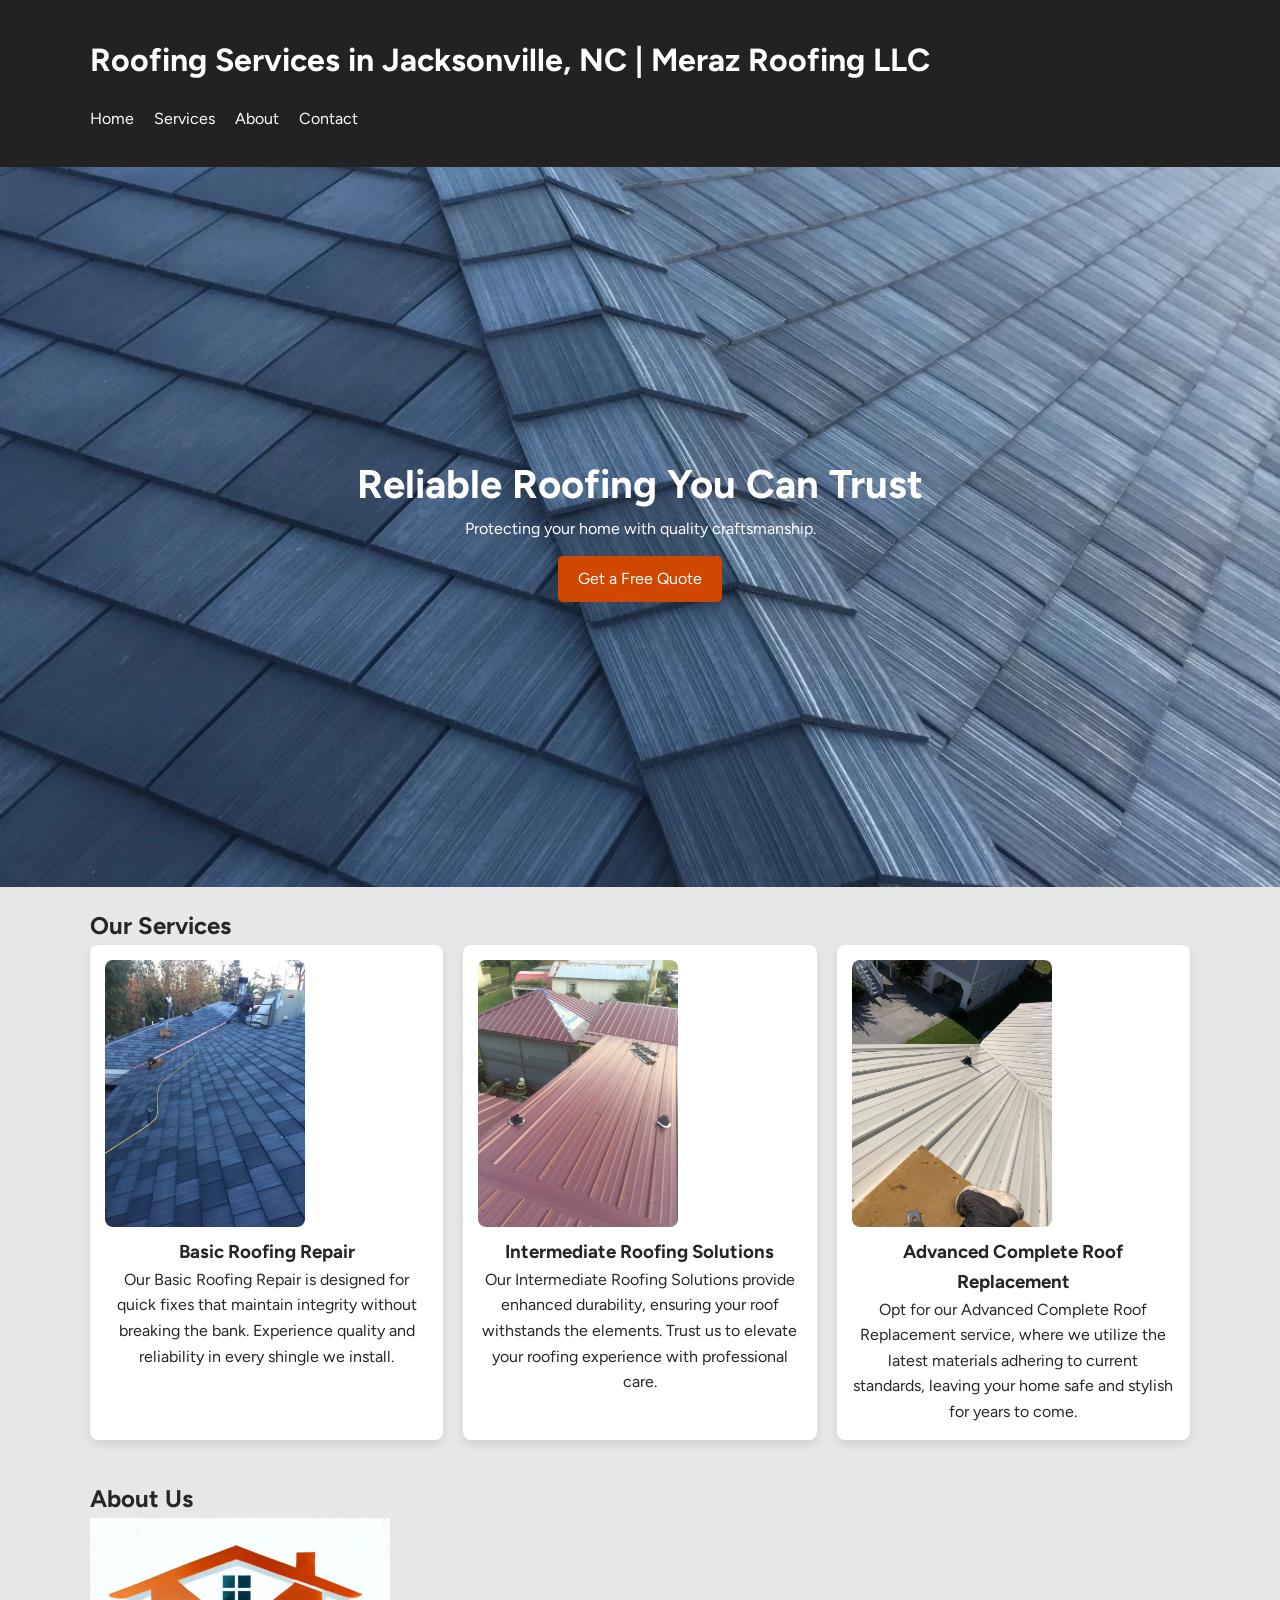
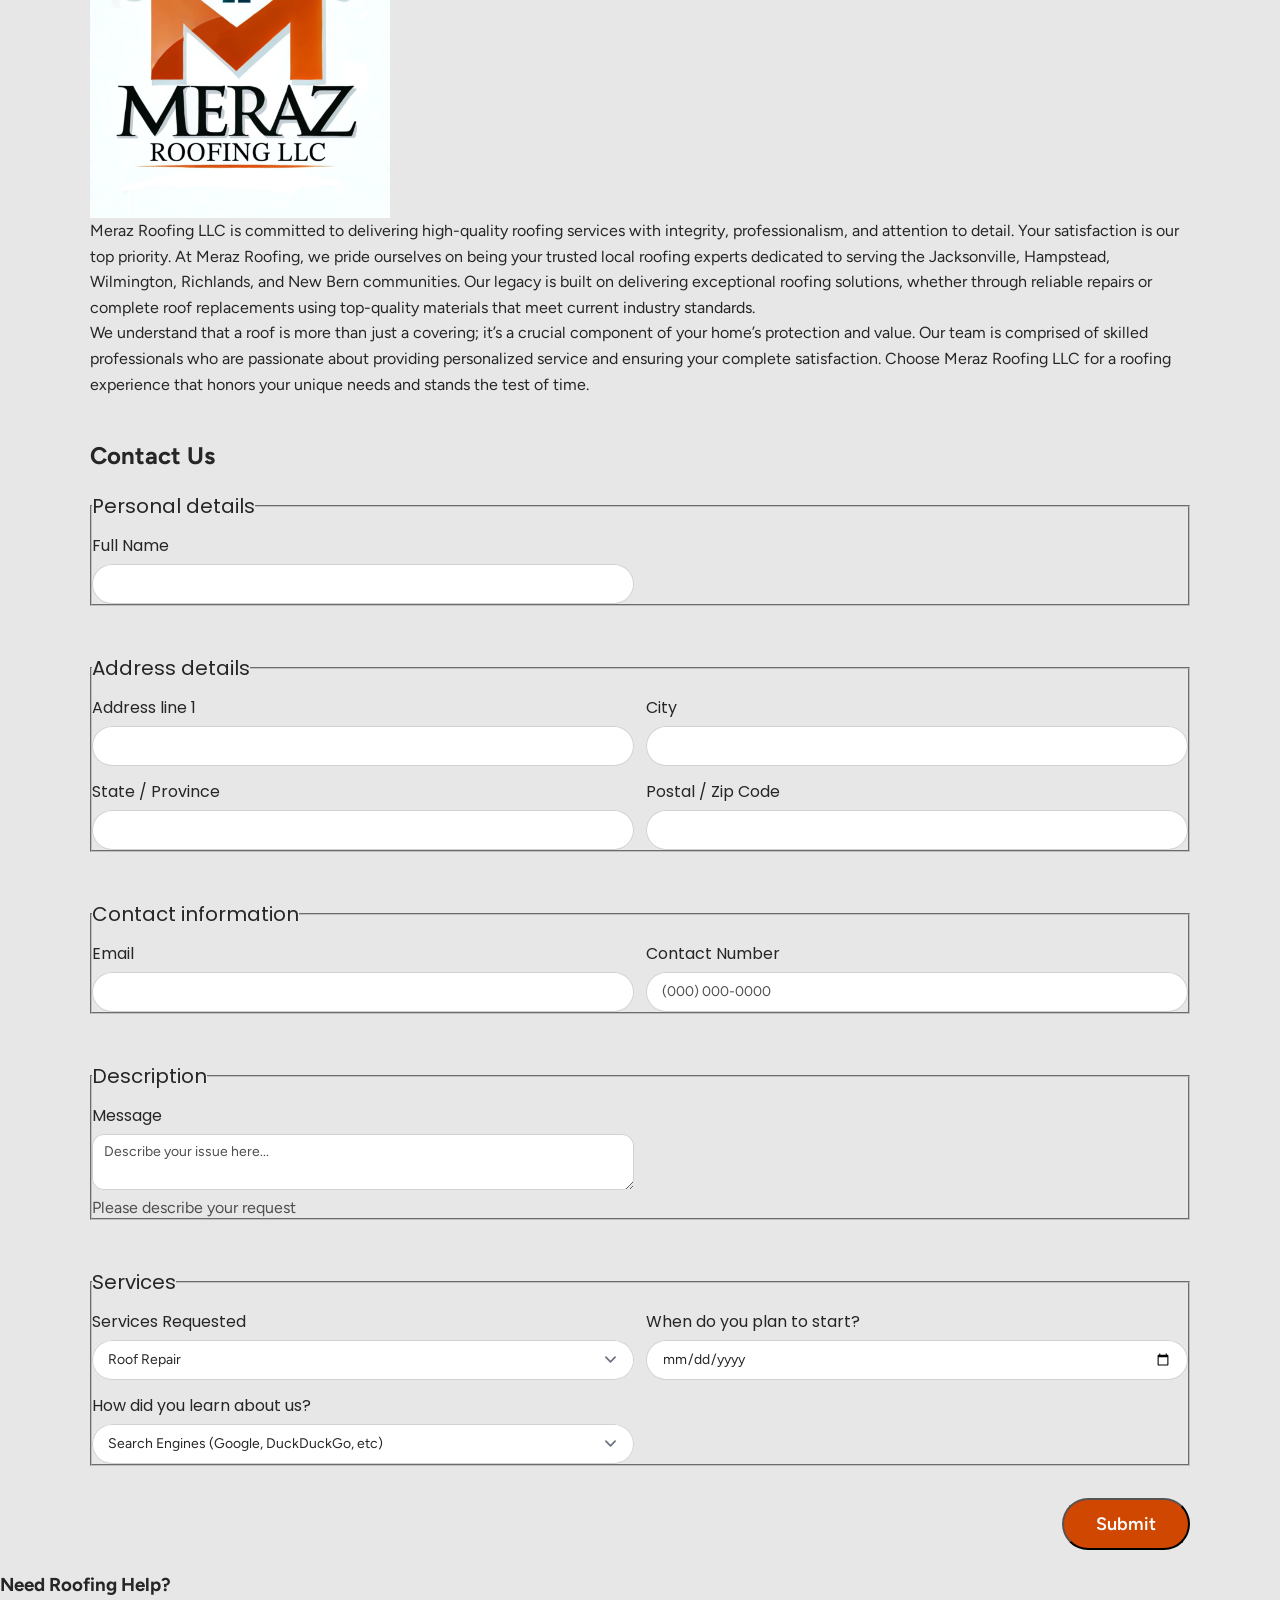
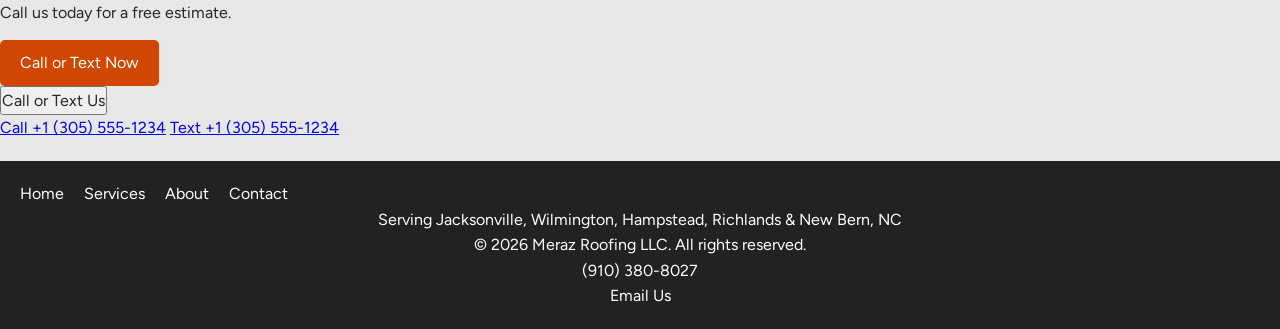
==== index.html @ 9e49676a "Update index.html" ====
<!DOCTYPE html>
<html lang="en">
<head>
  <meta charset="UTF-8">
  <meta name="viewport" content="width=device-width, initial-scale=1.0">

  <meta
  name="description"
  content="Meraz Roofing LLC provides roof repair, roof replacement, gutter installation, siding, and new construction roofing services in Jacksonville, Wilmington, Hampstead, Richlands, and New Bern, NC."
>
  <meta property="og:title" content="Meraz Roofing LLC">
  <meta property="og:description" content="Professional roofing services in Jacksonville, Wilmington, Hampstead, Richlands, and New Bern, NC.">
  <meta property="og:type" content="website">
  <meta property="og:image" content="images/hero.webp">

  <link rel="icon" href="images/favicon/favicon.ico">
  
    <!-- Google Fonts Performance Optimization -->
  <link rel="preconnect" href="https://fonts.googleapis.com">
  <link rel="preconnect" href="https://fonts.gstatic.com" crossorigin>

  <link href="https://fonts.googleapis.com/css2?family=Figtree:ital,wght@0,300..900;1,300..900&family=Poppins:ital,wght@0,100;0,200;0,300;0,400;0,500;0,600;0,700;0,800;0,900;1,100;1,200;1,300;1,400;1,500;1,600;1,700;1,800;1,900&display=swap" rel="stylesheet">
  
  <title>
  Meraz Roofing LLC | Roof Repair & Replacement Services
  </title>
  
  <link rel="stylesheet" href="styles.css">

  <link rel="canonical" href="https://merazroofing.com/">

  <!-- STRUCTURED DATA -->
<script type="application/ld+json">
{
  "@context": "https://schema.org",
  "@type": "RoofingContractor",
  "name": "Meraz Roofing LLC",
  "telephone": "+1-910-380-8027",
  "email": "info@merazroofing.com",
  "areaServed": [
    "Jacksonville NC",
    "Wilmington NC",
    "Hampstead NC",
    "Richlands NC",
    "New Bern NC",
    "Mount Olive NC",
    "Hampstead NC"
  ],
  "url": "https://merazroofing.com"
}
</script>

</head>
<body>

  <header>
    <div class="container">
      <h1>
  Roofing Services in Jacksonville, NC | Meraz Roofing LLC
      </h1>
      <nav aria-label="Main navigation">
        <ul>
          <li><a href="#hero">Home</a></li>
          <li><a href="#services">Services</a></li>
          <li><a href="#about">About</a></li>
          <li><a href="#contact">Contact</a></li>
        </ul>
      </nav>
    </div>
  </header>

  <main>
  <section id="hero">
    <div class="hero-content">
      <h2>Reliable Roofing You Can Trust</h2>
      <p>Protecting your home with quality craftsmanship.</p>
      <a href="#contact" class="btn">Get a Free Quote</a>
    </div>
  </section>

  <section id="services" class="container">
    <h2>Our Services</h2>
    <div class="services">
      <article class="service">
        <picture>
        <source srcset="images/basic-repair.webp" type="image/webp">
        <img 
          src="images/basic-repair.jpeg" 
          alt="Basic Roofing Repair" 
          loading="lazy"
        >
        </picture>
        <h3>Basic Roofing Repair</h3>
        <p>Our Basic Roofing Repair is designed for quick fixes that maintain integrity without breaking the bank. Experience quality and reliability in every shingle we install.</p>
      </article>

      <article class="service">
        <picture>
        <source srcset="images/intermediate-solutions.webp" type="image/webp">
        <img 
          src="images/intermediate-solutions.jpeg" 
          alt="Intermediate Roofing Solutions" 
          loading="lazy"
        >
        </picture>
        <h3>Intermediate Roofing Solutions</h3>
        <p>Our Intermediate Roofing Solutions provide enhanced durability, ensuring your roof withstands the elements. Trust us to elevate your roofing experience with professional care.</p>
      </article>

      <article class="service">
        <picture>
        <source srcset="images/roof-replacement.webp" type="image/webp">
        <img 
          src="images/roof-replacement.jpeg" 
          alt="Advanced Roof Replacement" 
          loading="lazy"
         >
        </picture>
        <h3>Advanced Complete Roof Replacement</h3>
        <p>Opt for our Advanced Complete Roof Replacement service, where we utilize the latest materials adhering to current standards, leaving your home safe and stylish for years to come.</p>
      </article>
    </div>
  </section>

  <section id="about" class="container">
    <h2>About Us</h2>
    <picture>
    <source srcset="images/about.webp" type="image/webp">
    <img 
      src="images/about.jpg" 
      alt="About Meraz Roofing" 
      loading="lazy"
     >
    </picture>
    <p>Meraz Roofing LLC is committed to delivering high-quality roofing services with integrity, professionalism, and attention to detail. Your satisfaction is our top priority. 
      At Meraz Roofing, we pride ourselves on being your trusted local roofing experts dedicated to serving the Jacksonville, Hampstead, Wilmington, Richlands, and New Bern communities. Our legacy is built on delivering exceptional roofing solutions, whether through reliable repairs or complete roof replacements using top-quality materials that meet current industry standards.
    
    </p>
    <p>We understand that a roof is more than just a covering; it’s a crucial component of your home’s protection and value. Our team is comprised of skilled professionals who are passionate about providing personalized service and ensuring your complete satisfaction. Choose Meraz Roofing LLC for a roofing experience that honors your unique needs and stands the test of time.
    </p>
  </section>

  <section id="contact" class="container">
    <h2>Contact Us</h2>
<form
  action="https://formspree.io/f/xjgjnzyy"
  class="fs-form fs-layout__2-column"
  target="_top"
  method="POST"
>
  <fieldset>
    <legend class="fs-fieldset-title">Personal details</legend>
    <div class="fs-field">
      <label class="fs-label" for="name">Full Name</label>
      <input
        class="fs-input"
        type="text"
        id="name"
        name="name"
        autocomplete="name"
        required
      />
    </div>
  </fieldset>
  <fieldset>
    <legend class="fs-fieldset-title">Address details</legend>
    <div class="fs-field">
      <label class="fs-label" for="address-1">Address line 1</label>
      <input
        class="fs-input"
        type="text"
        id="address-1"
        name="address-1"
        autocomplete="address-line1"
      />
    </div>
    <div class="fs-field">
      <label class="fs-label" for="city">City</label>
      <input
        class="fs-input"
        type="text"
        id="city"
        name="city"
        autocomplete="address-level2"
      />
    </div>
    <div class="fs-field">
      <label class="fs-label" for="state">State / Province</label>
      <input
        class="fs-input"
        type="text"
        id="state"
        name="state"
        autocomplete="address-level1"
      />
    </div>
    <div class="fs-field">
      <label class="fs-label" for="zip-code">Postal / Zip Code</label>
      <input
        class="fs-input"
        type="text"
        id="zip-code"
        name="zip-code"
        autocomplete="postal-code"
      />
    </div>
  </fieldset>
  <fieldset>
    <legend class="fs-fieldset-title">Contact information</legend>
    <div class="fs-field">
      <label class="fs-label" for="email">Email</label>
      <input
        class="fs-input"
        type="email"
        id="email"
        name="email"
        autocomplete="email"
        required
      />
    </div>
    <div class="fs-field">
      <label class="fs-label" for="number">Contact Number</label>
      <input
        class="fs-input"
        type="tel"
        id="number"
        name="number"
        placeholder="(000) 000-0000"
        autocomplete="tel"
        required
      />
    </div>
  </fieldset>
  <fieldset>
    <legend class="fs-fieldset-title">Description</legend>
    <div class="fs-field">
      <label class="fs-label" for="message">Message</label>
      <textarea
        class="fs-textarea"
        id="message"
        name="message"
        placeholder="Describe your issue here..."
        required
      ></textarea>
      <p class="fs-description">
        Please describe your request
      </p>
    </div>
  </fieldset>
  <fieldset>
    <legend class="fs-fieldset-title">Services</legend>
    <div class="fs-field">
      <label class="fs-label" for="services">Services Requested</label>
      <select class="fs-select" id="services" name="services">
        <option value="roof-repair">Roof Repair</option>
        <option value="roof-replacement">Roof Replacement</option>
        <option value="gutter-installation">Gutter Installation</option>
        <option value="siding-installation">Siding Installation</option>
      </select>
    </div>
    <div class="fs-field">
      <label class="fs-label" for="start-date">When do you plan to start?</label>
      <input
        class="fs-input"
        type="date"
        id="start-date"
        name="start-date"
        required
      />

    </div>
    <div class="fs-field">
      <label class="fs-label" for="learn">How did you learn about us?</label>
      <select class="fs-select" id="learn" name="learn">
        <option value="search-engines">
          Search Engines (Google, DuckDuckGo, etc)
        </option>
        <option value="social-media">Social Media</option>
        <option value="company-website">Company Website</option>
        <option value="referred-to-us">Referred to us-tell us in the comments</option>
      </select>
    </div>
  </fieldset>
  <div class="fs-button-group">
    <button
      class="fs-button"
      type="submit"
      aria-label="Submit contact form"
    >
  Submit
    </button>
  </div>
</form>
  </section>

    <h3>Need Roofing Help?</h3>
<p>Call us today for a free estimate.</p>
<a href="tel:+19103808027" class="btn">
  Call or Text Now
</a>

    <div class="contact-actions">
  <button class="contact-button" onclick="toggleContactOptions()">
    Call or Text Us
  </button>

  <div id="contactOptions" class="contact-options">
    <a href="tel:+13055551234">Call +1 (305) 555-1234</a>
    <a href="sms:+13055551234">Text +1 (305) 555-1234</a>
  </div>
</div>

<script>
  function toggleContactOptions() {
    const options = document.getElementById("contactOptions");
    options.classList.toggle("show");
  }
</script>
    
  </main>
  
  <footer>
    <nav aria-label="Footer navigation">
        <ul>
          <li><a href="#hero">Home</a></li>
          <li><a href="#services">Services</a></li>
          <li><a href="#about">About</a></li>
          <li><a href="#contact">Contact</a></li>
        </ul>
      </nav>
    
    <p>Serving Jacksonville, Wilmington, Hampstead, Richlands & New Bern, NC</p>
    
    <p>&copy; 
      2026 Meraz Roofing LLC. All rights reserved.
    </p>

    <p>
    <a href="tel:+19103808027">(910) 380-8027</a>
  </p>

<p>
  <a href="mailto:info@merazroofing.com">
    Email Us
  </a>
</p>
  </footer>

</body>
</html>
---- styles.css ----
* {
  margin: 0;
  padding: 0;
  box-sizing: border-box;
}

body {
  line-height: 1.6;
  overflow-x: hidden;
  -webkit-font-smoothing: antialiased;
  font-family: var(--font-family-body);
  font-optical-sizing: auto;
  font-style: normal;
  background-color: var(--color-background);
  color: var(--color-text-default);
}

.container {
  width: 90%;
  max-width: 1100px;
  margin: auto;
  padding: 20px 0;
}

header {
  background: #222;
  color: #fff;
  padding: 15px 0;
}

header .container {
  display: flex;
  justify-content: space-between;
  gap: 20px;
  align-items: center;
  flex-wrap: wrap;
}

nav ul {
  display: flex;
  gap: 20px;
  align-items: center;
}

nav ul li {
  list-style: none;
}

nav ul li a {
  color: #fff;
  text-decoration: none;
  transition: color 0.2s ease;
}

nav ul li a:hover {
  color: var(--color-highlight);
}

/* HERO */
#hero {
  background: url('images/hero.webp') no-repeat center center/cover;
  min-height: 80dvh;
  display: flex;
  align-items: center;
  justify-content: center;
  color: white;
  text-align: center;
}

.hero-content h2 {
  font-size: 2.5rem;
}

/* BUTTON */
.btn {
  display: inline-block;
  margin-top: 15px;
  padding: 10px 20px;
  background: #D04701;
  color: #fff;
  text-decoration: none;
  border-radius: 5px;
}

.btn,
.fs-button,
form button {
  transition: background-color 0.2s ease,
              transform 0.2s ease;
}

.btn:hover,
.fs-button:hover,
form button:hover {
  transform: translateY(-2px);
}

/* ===== SERVICES GRID (UPDATED) ===== */
.services {
  display: grid;
  grid-template-columns: repeat(auto-fit, minmax(250px, 1fr));
  gap: 20px;
}

.service {
  background: #fff;
  padding: 15px;
  border-radius: 8px;
  text-align: center;
  box-shadow: 0 4px 10px rgba(0,0,0,0.1);
  transition: transform 0.2s ease, box-shadow 0.2s ease;
}

.service:hover {
  transform: translateY(-5px);
  box-shadow: 0 8px 20px rgba(0,0,0,0.15);
}

.service img {
  width: 100%;
  max-width: 200px;
  height: auto;
  border-radius: 8px;
  margin-bottom: 10px;
}

/* ABOUT */
#about img {
  width: 100%;
  max-width: 300px;
  height: auto;
}

/* FORM */

/* FOOTER */
footer {
  text-align: center;
  padding: 20px;
  background: #222;
  color: #fff;
  margin-top: 20px;
}

footer a {
  color: #fff;
  text-decoration: none;
}

footer a:hover {
  text-decoration: underline;
  color: #e63946;
}

/* RESPONSIVE */
@media (max-width: 768px) {
  .services {
    grid-template-columns: 1fr;
  }

  #about img {
    width: 100%;
  }
}

@media (max-width: 768px) {
  header .container {
    flex-direction: column;
    align-items: center;
  }

  nav {
    width: 100%;
    margin-top: 10px;
  }

  nav ul {
    display: flex;
    flex-direction: row;
    justify-content: center;
    flex-wrap: wrap;
    gap: 15px;
  }

  nav ul li {
    display: block;
    margin-left: 0;
  }
}

@media (max-width: 768px) {
  .hero-content h2 {
    font-size: 2rem;
  }
}

a:focus-visible,
button:focus-visible {
  outline: 3px solid var(--color-highlight);
  outline-offset: 2px;
}

img {
  max-width: 100%;
  height: auto;
  display: block;
}

/** Variables **/

:root {
  --color-background: #e7e7e7;
  --color-background-alt: #DC5A0E;
  --color-border-active: #CE4300;
  --color-border-default: #d1d1d1;
  --color-highlight: #F08533;
  --color-primary: #D04701;
  --color-primary-active: #B43500;
  --color-text-default: #262626;
  --color-text-muted: #4f4f4f;

  --font-family-body: "Figtree", system-ui, sans-serif;
  --font-family-display: "Poppins", system-ui, sans-serif;
}

/** Base **/

button,
input,
optgroup,
select,
textarea {
  font-family: inherit;
  font-feature-settings: inherit;
  font-variation-settings: inherit;
  font-size: 100%;
  font-weight: inherit;
  line-height: inherit;
  color: inherit;
  margin: 0;
  padding: 0;
}

[type="checkbox"],
[type="radio"],
[type="range"] {
  appearance: none;
  flex-shrink: 0;
  padding: 0;
  user-select: none;
}

[type="checkbox"]:focus,
[type="radio"]:focus,
[type="range"]:focus {
  outline: none;
}

/** Components **/

.fs-form {
  display: grid;
  row-gap: 1rem;
}

.fs-form:where(.fs-layout__2-column) {
  column-gap: 0.75rem;
  grid-template-columns: 1fr 1fr;
}

fieldset {
  display: grid;
  margin: 1rem 0;
  row-gap: 1rem;
}

.fs-form:where(.fs-layout__2-column) fieldset {
  column-gap: 0.75rem;
  grid-template-columns: 1fr 1fr;
  grid-column: 1 / -1;
}

.fs-fieldset-title {
  color: var(--color-text-default);
  font-family: var(--font-family-display);
  font-size: 1.25rem;
  line-height: 1.75rem;
  margin-bottom: 1rem;
  grid-column: 1 / -1;
}

.fs-field {
  display: flex;
  flex-direction: column;
  row-gap: 0.5rem;
}

.fs-label {
  color: var(--color-text-default);
  display: block;
  font-family: var(--font-family-display);
  font-size: 1rem;
  line-height: 1.25rem;
}

.fs-description {
  color: var(--color-text-muted);
  display: block;
  font-size: 1rem;
  line-height: 1.25rem;
}

.fs-button-group {
  display: flex;
  flex-direction: row-reverse;
  column-gap: 0.75rem;
}

.fs-form:where(.fs-layout__2-column) .fs-button-group {
  grid-column: 1 / -1;
}

.fs-button {
  min-width: 0;
  background-color: var(--color-primary);
  border-radius: 9999px;
  color: white;
  cursor: pointer;
  font-size: 1.125rem;
  font-weight: 600;
  line-height: 1.5rem;
  padding: 0.75rem 2rem;
  transition-duration: 200ms;
  transition-property: background-color;
  transition-timing-function: cubic-bezier(0.4, 0, 0.2, 1);
}

.fs-button:hover {
  background-color: var(--color-primary-active);
}

.fs-button:focus-visible {
  background-color: var(--color-primary-active);
  outline: 4px solid var(--color-highlight);
}

.fs-input,
.fs-select {
  width: 100%;
  appearance: none;
  border-radius: 9999px;
  border-width: 0;
  box-shadow: var(--color-border-default) 0 0 0 1px inset;
  color: var(--color-text-default);
  font-size: 0.875rem;
  height: 2.5rem;
  line-height: 1.25rem;
  outline: none;
  padding-left: 1rem;
  padding-right: 1rem;
}
.fs-textarea {
  border-radius: 0.75rem;
}

.fs-input:focus-visible,
.fs-select:focus-visible {
  box-shadow: var(--color-border-active) 0 0 0 1px inset;
}

.fs-input::placeholder {
  color: var(--color-text-muted);
}

.fs-checkbox-group,
.fs-radio-group {
  display: flex;
  flex-direction: column;
  row-gap: 1rem;
}

.fs-checkbox-field,
.fs-radio-field {
  column-gap: 0.5rem;
  display: flex;
}

:is(.fs-checkbox-field, .fs-radio-field) .fs-label + .fs-description {
  margin-top: 0.25rem;
}

.fs-checkbox-wrapper,
.fs-radio-wrapper {
  align-items: center;
  display: flex;
  height: 1.25rem;
}

.fs-checkbox,
.fs-radio {
  background-color: #fff;
  border: 1px solid var(--color-border-default);
  height: 1.25rem;
  width: 1.25rem;
}

.fs-checkbox {
  border-radius: 0.25rem;
}

.fs-radio {
  border-radius: 100%;
}

.fs-checkbox:checked,
.fs-radio:checked {
  background-color: var(--color-primary);
  background-position: center;
  background-repeat: no-repeat;
  background-size: 100% 100%;
  border-color: transparent;
}

.fs-checkbox:checked {
  background-image: url("data:image/svg+xml,%3csvg viewBox='0 0 16 16' fill='white' xmlns='http://www.w3.org/2000/svg'%3e%3cpath d='M12.207 4.793a1 1 0 010 1.414l-5 5a1 1 0 01-1.414 0l-2-2a1 1 0 011.414-1.414L6.5 9.086l4.293-4.293a1 1 0 011.414 0z'/%3e%3c/svg%3e");
}

.fs-radio:checked {
  background-image: url("data:image/svg+xml,%3csvg viewBox='0 0 16 16' fill='white' xmlns='http://www.w3.org/2000/svg'%3e%3ccircle cx='8' cy='8' r='3'/%3e%3c/svg%3e");
}

.fs-checkbox:focus-visible,
.fs-radio:focus-visible {
  border-color: var(--color-border-active);
  outline: 4px solid var(--color-highlight);
  outline-offset: 0;
}

.fs-checkbox:checked:focus-visible,
.fs-radio:checked:focus-visible {
  border-color: transparent;
}

.fs-select {
  background-color: #fff;
  background-image: url("data:image/svg+xml,%3csvg xmlns='http://www.w3.org/2000/svg' fill='none' viewBox='0 0 20 20'%3e%3cpath stroke='%236b7280' stroke-linecap='round' stroke-linejoin='round' stroke-width='1.5' d='M6 8l4 4 4-4'/%3e%3c/svg%3e");
  background-position: right 0.75rem center;
  background-repeat: no-repeat;
  background-size: 1.625em 1.625em;
  padding-right: 2.875rem;
}

.fs-slider {
  background: transparent;
  cursor: pointer;
  height: 1.25rem;
  width: 100%;
}

.fs-slider::-moz-range-track {
  background-color: var(--color-background);
  border-radius: 0.5rem;
  height: 0.5rem;
}

.fs-slider::-webkit-slider-runnable-track {
  background-color: var(--color-background);
  border-radius: 0.5rem;
  height: 0.5rem;
}

.fs-slider::-moz-range-thumb {
  background-color: var(--color-primary);
  border: none; /* Removes extra border that FF applies */
  border-radius: 50%;
  height: 1.25rem;
  width: 1.25rem;
}

.fs-slider::-webkit-slider-thumb {
  appearance: none;
  background-color: var(--color-primary);
  border-radius: 50%;
  height: 1.25rem;
  margin-top: -0.375rem; /* Centers thumb on the track */
  width: 1.25rem;
}

.fs-slider:focus-visible::-moz-range-thumb {
  outline: 2px solid var(--color-primary);
  outline-offset: 2px;
}

.fs-slider:focus-visible::-webkit-slider-thumb {
  outline: 2px solid var(--color-primary);
  outline-offset: 2px;
}

.fs-switch {
  background-color: var(--color-background-alt);
  background-image: url("data:image/svg+xml,%3csvg xmlns='http://www.w3.org/2000/svg' viewBox='-4 -4 8 8'%3e%3ccircle r='2.75' fill='white'/%3e%3c/svg%3e");
  background-position: left center;
  background-repeat: no-repeat;
  border-radius: 1.25rem;
  cursor: pointer;
  height: 1.25rem;
  transition-duration: 200ms;
  transition-property: background-color, background-position;
  transition-timing-function: cubic-bezier(0.4, 0, 0.2, 1);
  width: 2.5rem;
}

.fs-switch:checked {
  background-color: var(--color-primary);
  background-position: right center;
}

.fs-switch:focus-visible {
  outline: 4px solid var(--color-highlight);
  outline-offset: 0;
}

.fs-textarea {
  appearance: none;
  border-radius: 0.75rem;
  border-width: 0;
  box-shadow: var(--color-border-default) 0 0 0 1px inset;
  color: var(--color-text-default);
  font-size: 0.875rem;
  line-height: 1.25rem;
  outline: none;
  padding: 0.5rem 0.75rem;
  resize: vertical;
}

.fs-textarea:focus-visible {
  box-shadow: var(--color-border-active) 0 0 0 1px inset;
}

.fs-textarea::placeholder {
  color: var(--color-text-muted);
}

/** Utilities **/

.col-span-full {
  grid-column: 1 / -1;
}

.fs-textarea::placeholder {
  color: var(--color-text-muted);
}

.slider-label-container {
  display: flex;
  justify-content: space-between;
  width: 100%;
  margin-top: 0.25rem;
}

.slider-label-text {
  font-size: 0.75rem;
  color: var(--color-text-muted);
  text-align: center;
  white-space: nowrap;
}

/* ===== MOBILE FORM FIX ===== */
@media (max-width: 768px) {
  .fs-form:where(.fs-layout__2-column),
  .fs-form:where(.fs-layout__2-column) fieldset {
    grid-template-columns: 1fr;
  }

  .fs-button-group {
    flex-direction: column;
    width: 100%;
  }

  .fs-button {
    width: 100%;
  }
}
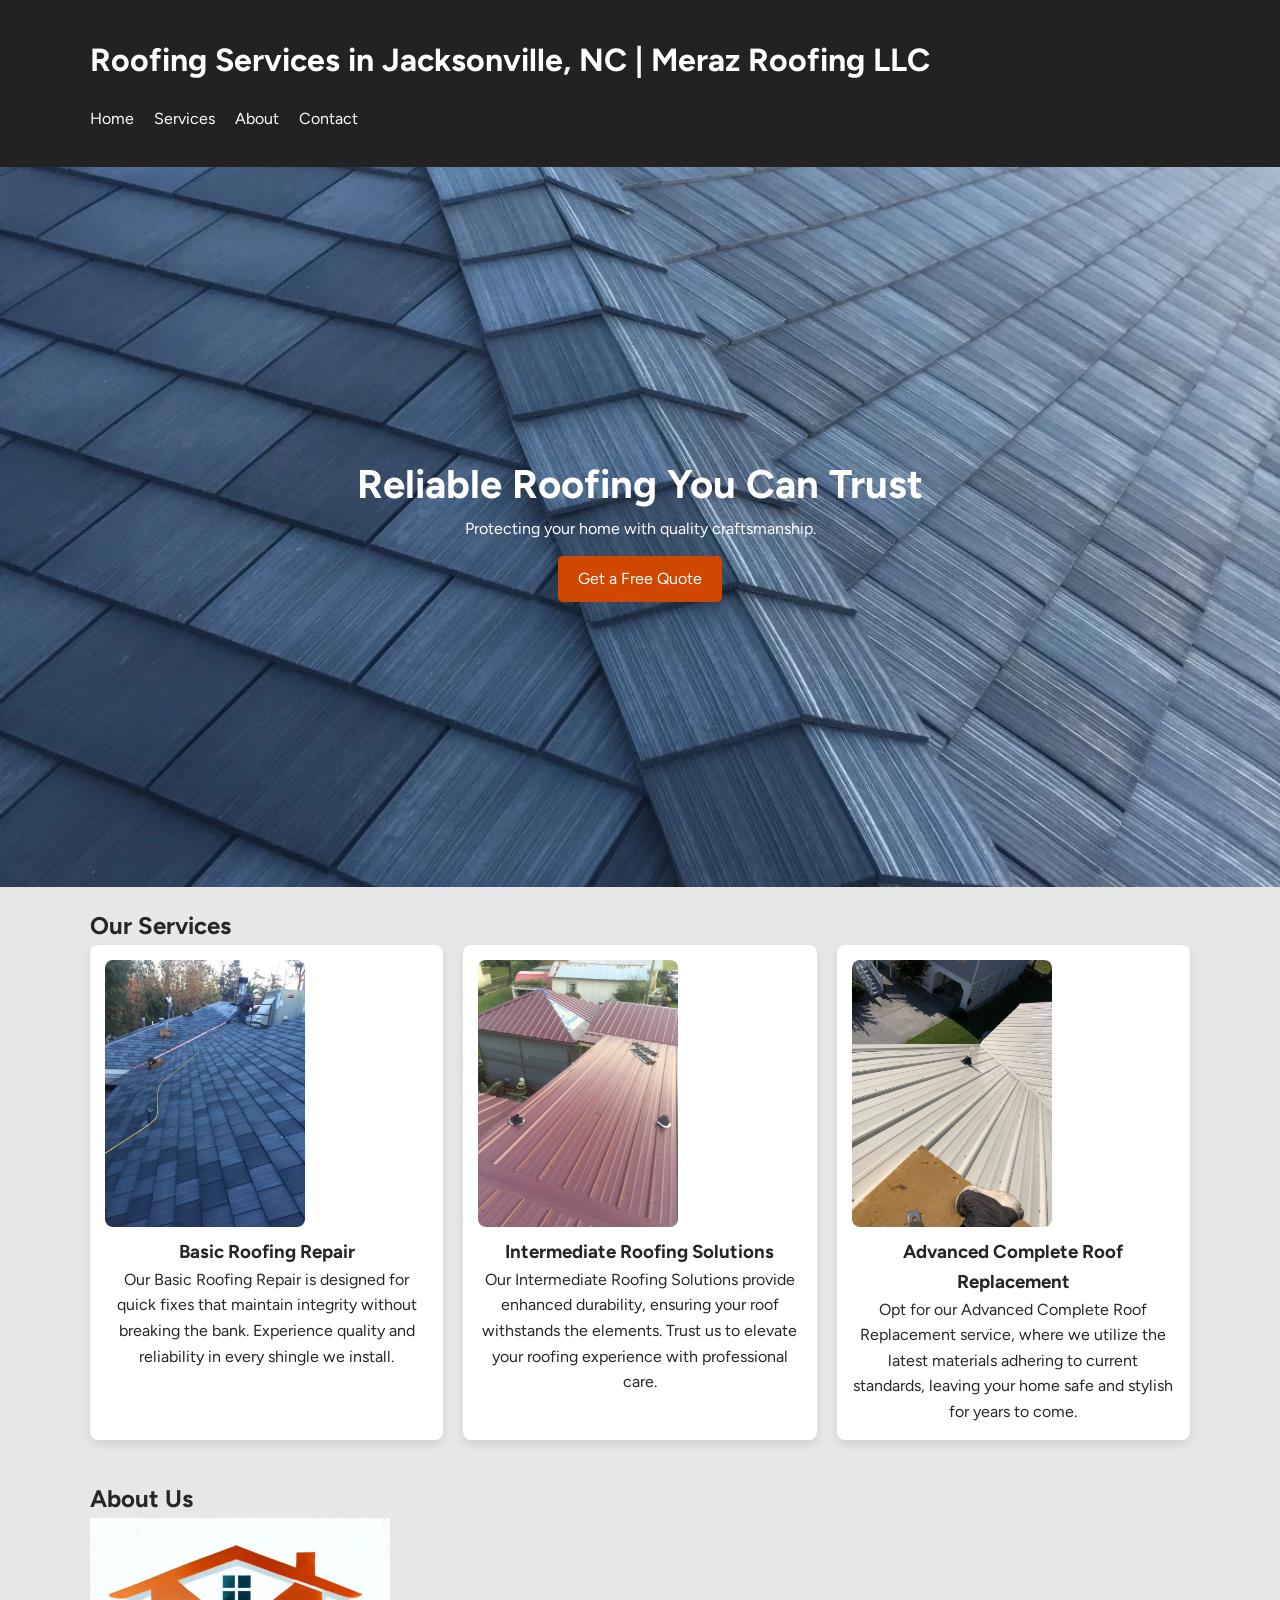
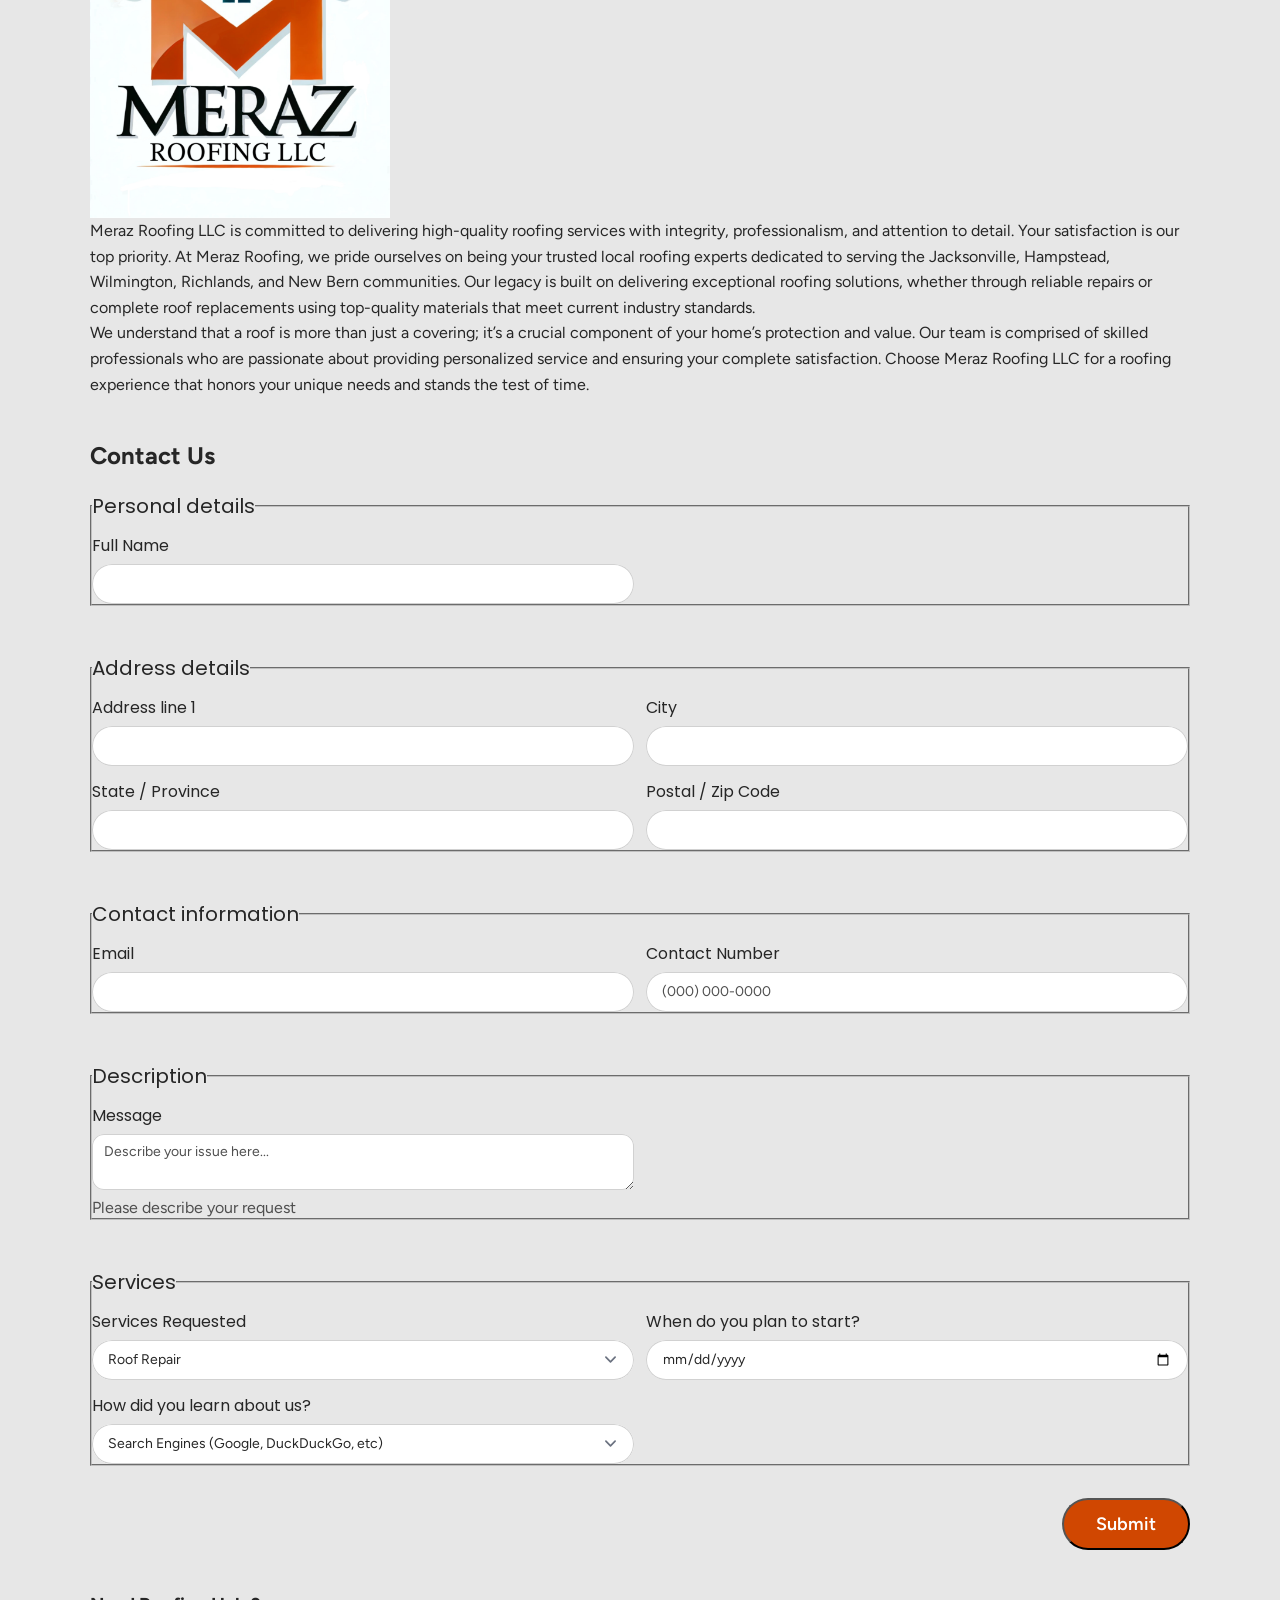
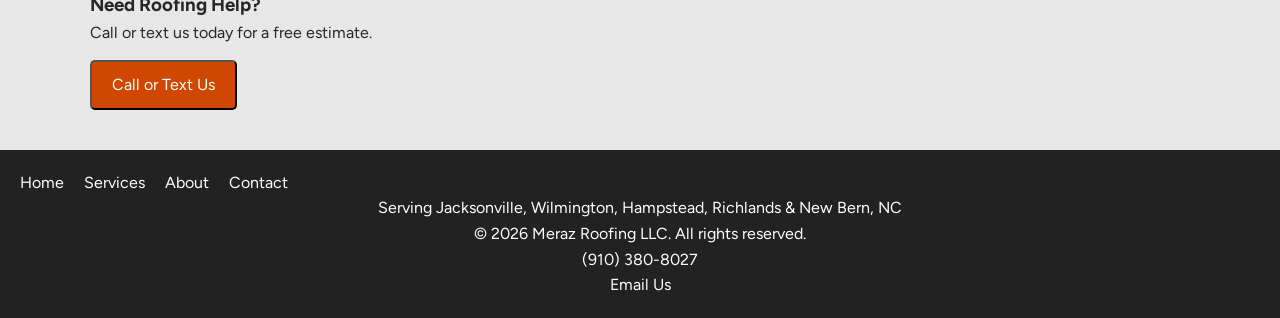
==== commit c461ec45: "Update index.html" ====
--- a/index.html
+++ b/index.html
@@ -293,23 +293,25 @@
 </form>
   </section>
 
-    <h3>Need Roofing Help?</h3>
-<p>Call us today for a free estimate.</p>
-<a href="tel:+19103808027" class="btn">
-  Call or Text Now
-</a>
-
-    <div class="contact-actions">
-  <button class="contact-button" onclick="toggleContactOptions()">
+<section class="contact-cta container">
+  <h3>Need Roofing Help?</h3>
+  <p>Call or text us today for a free estimate.</p>
+
+  <button class="btn" onclick="toggleContactOptions()">
     Call or Text Us
   </button>
 
   <div id="contactOptions" class="contact-options">
-    <a href="tel:+13055551234">Call +1 (305) 555-1234</a>
-    <a href="sms:+13055551234">Text +1 (305) 555-1234</a>
+    <a href="tel:+19103808027" class="btn">
+      Call (910) 380-8027
+    </a>
+
+    <a href="sms:+19103808027" class="btn">
+      Text (910) 380-8027
+    </a>
   </div>
-</div>
-
+</section>
+    
 <script>
   function toggleContactOptions() {
     const options = document.getElementById("contactOptions");
--- a/styles.css
+++ b/styles.css
@@ -565,6 +565,51 @@
   white-space: nowrap;
 }
 
+/* ===== Call or Text option ===== */
+.contact-actions {
+  position: relative;
+  display: inline-block;
+}
+
+.contact-button {
+  background-color: #007bff;
+  color: white;
+  border: none;
+  padding: 14px 22px;
+  font-size: 16px;
+  border-radius: 8px;
+  cursor: pointer;
+}
+
+.contact-options {
+  display: none;
+  position: absolute;
+  top: 55px;
+  left: 0;
+  background: white;
+  border: 1px solid #ddd;
+  border-radius: 8px;
+  min-width: 220px;
+  box-shadow: 0 4px 12px rgba(0,0,0,0.15);
+  z-index: 999;
+}
+
+.contact-options a {
+  display: block;
+  padding: 14px;
+  color: #333;
+  text-decoration: none;
+  font-size: 16px;
+}
+
+.contact-options a:hover {
+  background-color: #f5f5f5;
+}
+
+.contact-options.show {
+  display: block;
+}
+
 /* ===== MOBILE FORM FIX ===== */
 @media (max-width: 768px) {
   .fs-form:where(.fs-layout__2-column),
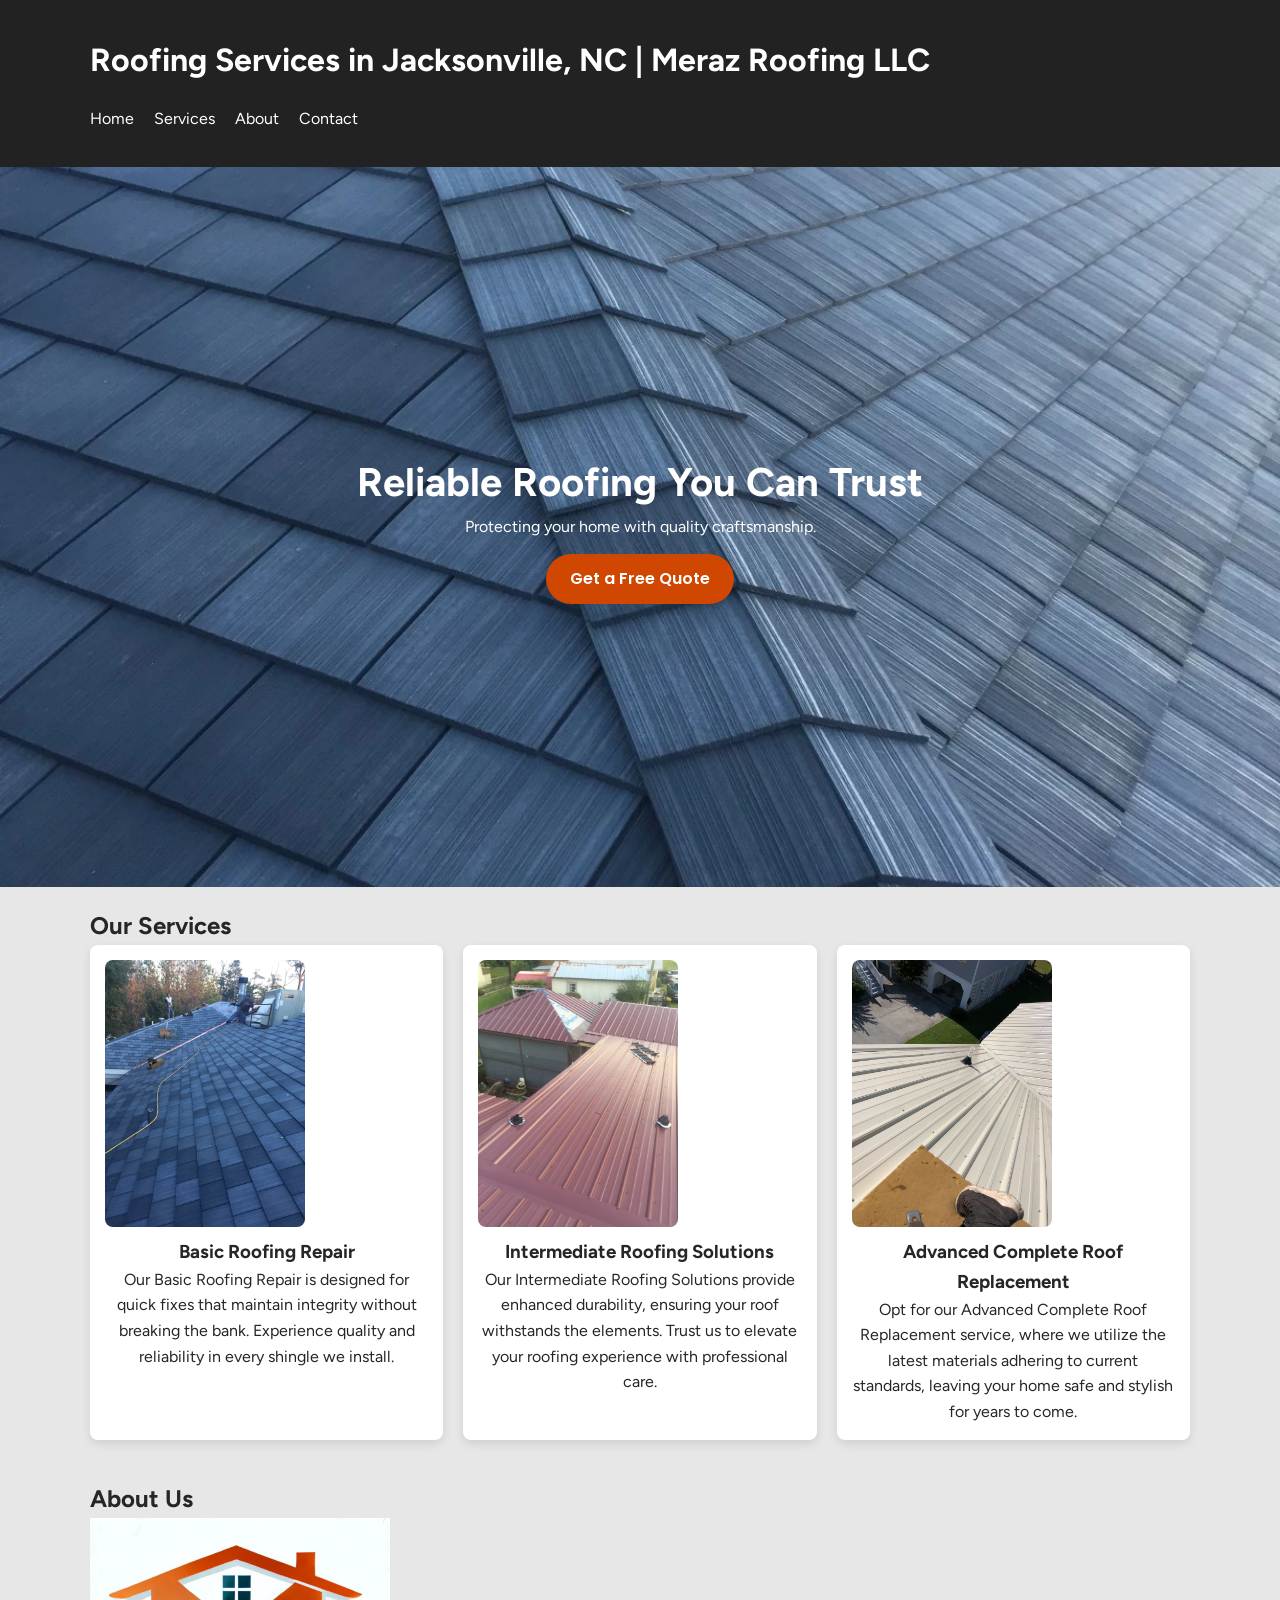
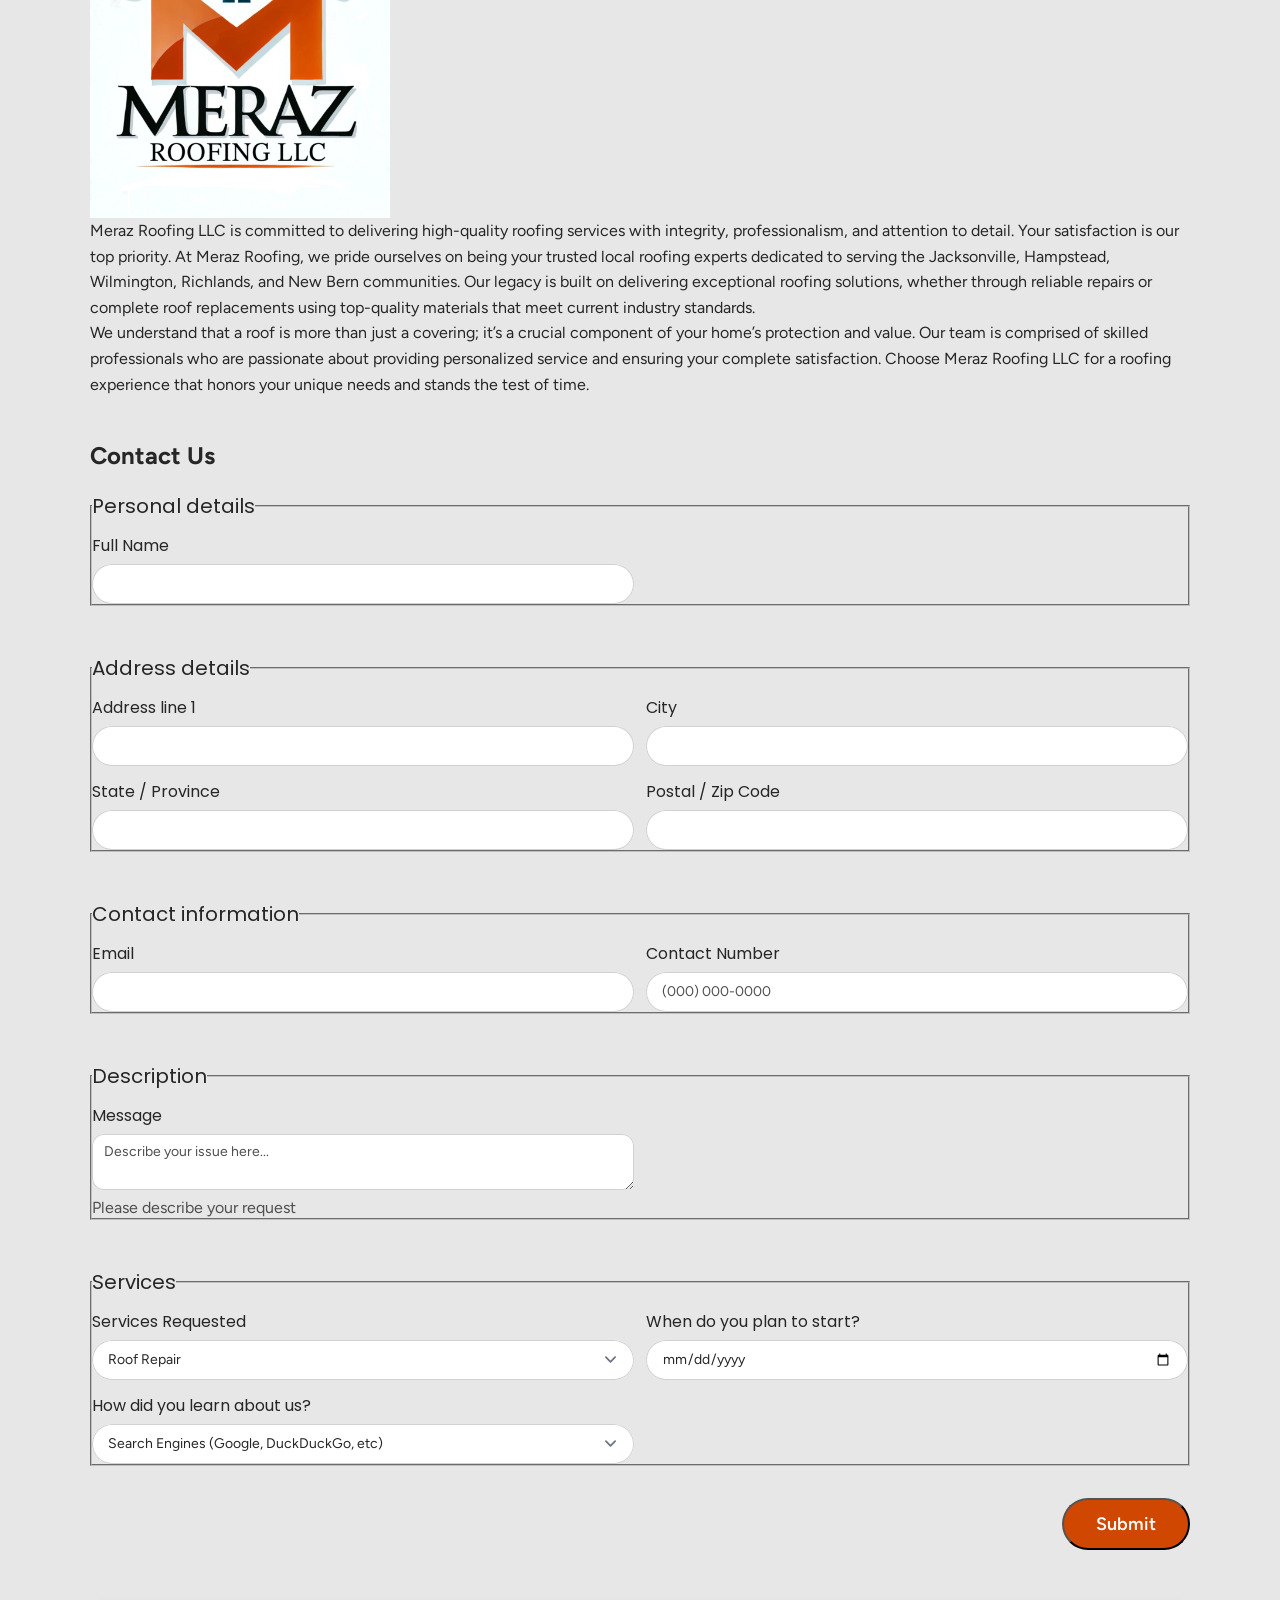
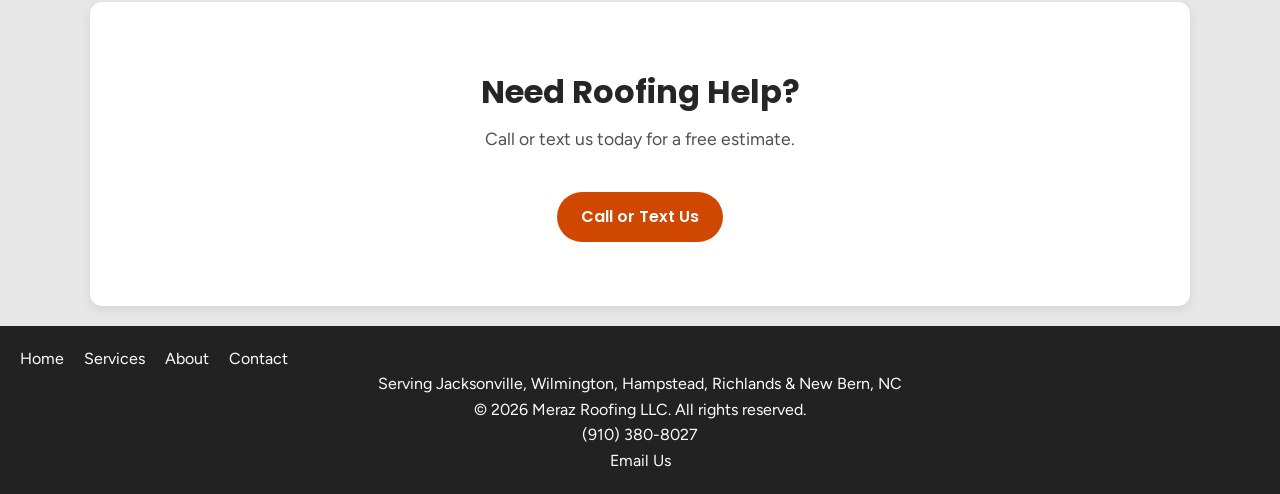
==== commit 7ab38910: "Update index.html" ====
--- a/index.html
+++ b/index.html
@@ -306,9 +306,10 @@
       Call (910) 380-8027
     </a>
 
-    <a href="sms:+19103808027" class="btn">
-      Text (910) 380-8027
-    </a>
+    <a href="sms:+19103808027?body=Hi,%20I%20would%20like%20a%20free%20roofing%20estimate." class="btn">
+  Text (910) 380-8027
+</a>
+    
   </div>
 </section>
     
--- a/styles.css
+++ b/styles.css
@@ -75,11 +75,15 @@
 .btn {
   display: inline-block;
   margin-top: 15px;
-  padding: 10px 20px;
-  background: #D04701;
+  padding: 12px 24px;
+  background: var(--color-primary);
   color: #fff;
   text-decoration: none;
-  border-radius: 5px;
+  border-radius: 9999px;
+  font-family: var(--font-family-display);
+  font-weight: 600;
+  border: none;
+  cursor: pointer;
 }
 
 .btn,
@@ -93,6 +97,10 @@
 .fs-button:hover,
 form button:hover {
   transform: translateY(-2px);
+}
+
+.btn:hover {
+  background-color: var(--color-primary-active);
 }
 
 /* ===== SERVICES GRID (UPDATED) ===== */
@@ -566,48 +574,52 @@
 }
 
 /* ===== Call or Text option ===== */
-.contact-actions {
-  position: relative;
-  display: inline-block;
-}
-
-.contact-button {
-  background-color: #007bff;
-  color: white;
-  border: none;
-  padding: 14px 22px;
-  font-size: 16px;
-  border-radius: 8px;
-  cursor: pointer;
-}
-
+/* CONTACT CTA SECTION */
+.contact-cta {
+  text-align: center;
+  padding: 4rem 1rem;
+  background: #fff;
+  border-radius: 12px;
+  margin-top: 2rem;
+  box-shadow: 0 4px 12px rgba(0,0,0,0.08);
+}
+
+.contact-cta h3 {
+  font-family: "Poppins", sans-serif;
+  margin-bottom: 0.5rem;
+}
+
+.contact-cta p {
+  margin-bottom: 1.5rem;
+}
+
+.contact-cta h3 {
+  font-size: 2rem;
+  color: var(--color-text-default);
+}
+
+.contact-cta p {
+  color: var(--color-text-muted);
+  font-size: 1.1rem;
+}
+
+/* CONTACT OPTIONS DROPDOWN */
 .contact-options {
   display: none;
-  position: absolute;
-  top: 55px;
-  left: 0;
-  background: white;
-  border: 1px solid #ddd;
-  border-radius: 8px;
+  margin-top: 1rem;
+  gap: 1rem;
+  flex-wrap: wrap;
+  justify-content: center;
+}
+
+.contact-options.show {
+  display: flex;
+}
+
+/* MATCH EXISTING BUTTON STYLE */
+.contact-options .btn {
   min-width: 220px;
-  box-shadow: 0 4px 12px rgba(0,0,0,0.15);
-  z-index: 999;
-}
-
-.contact-options a {
-  display: block;
-  padding: 14px;
-  color: #333;
-  text-decoration: none;
-  font-size: 16px;
-}
-
-.contact-options a:hover {
-  background-color: #f5f5f5;
-}
-
-.contact-options.show {
-  display: block;
+  text-align: center;
 }
 
 /* ===== MOBILE FORM FIX ===== */
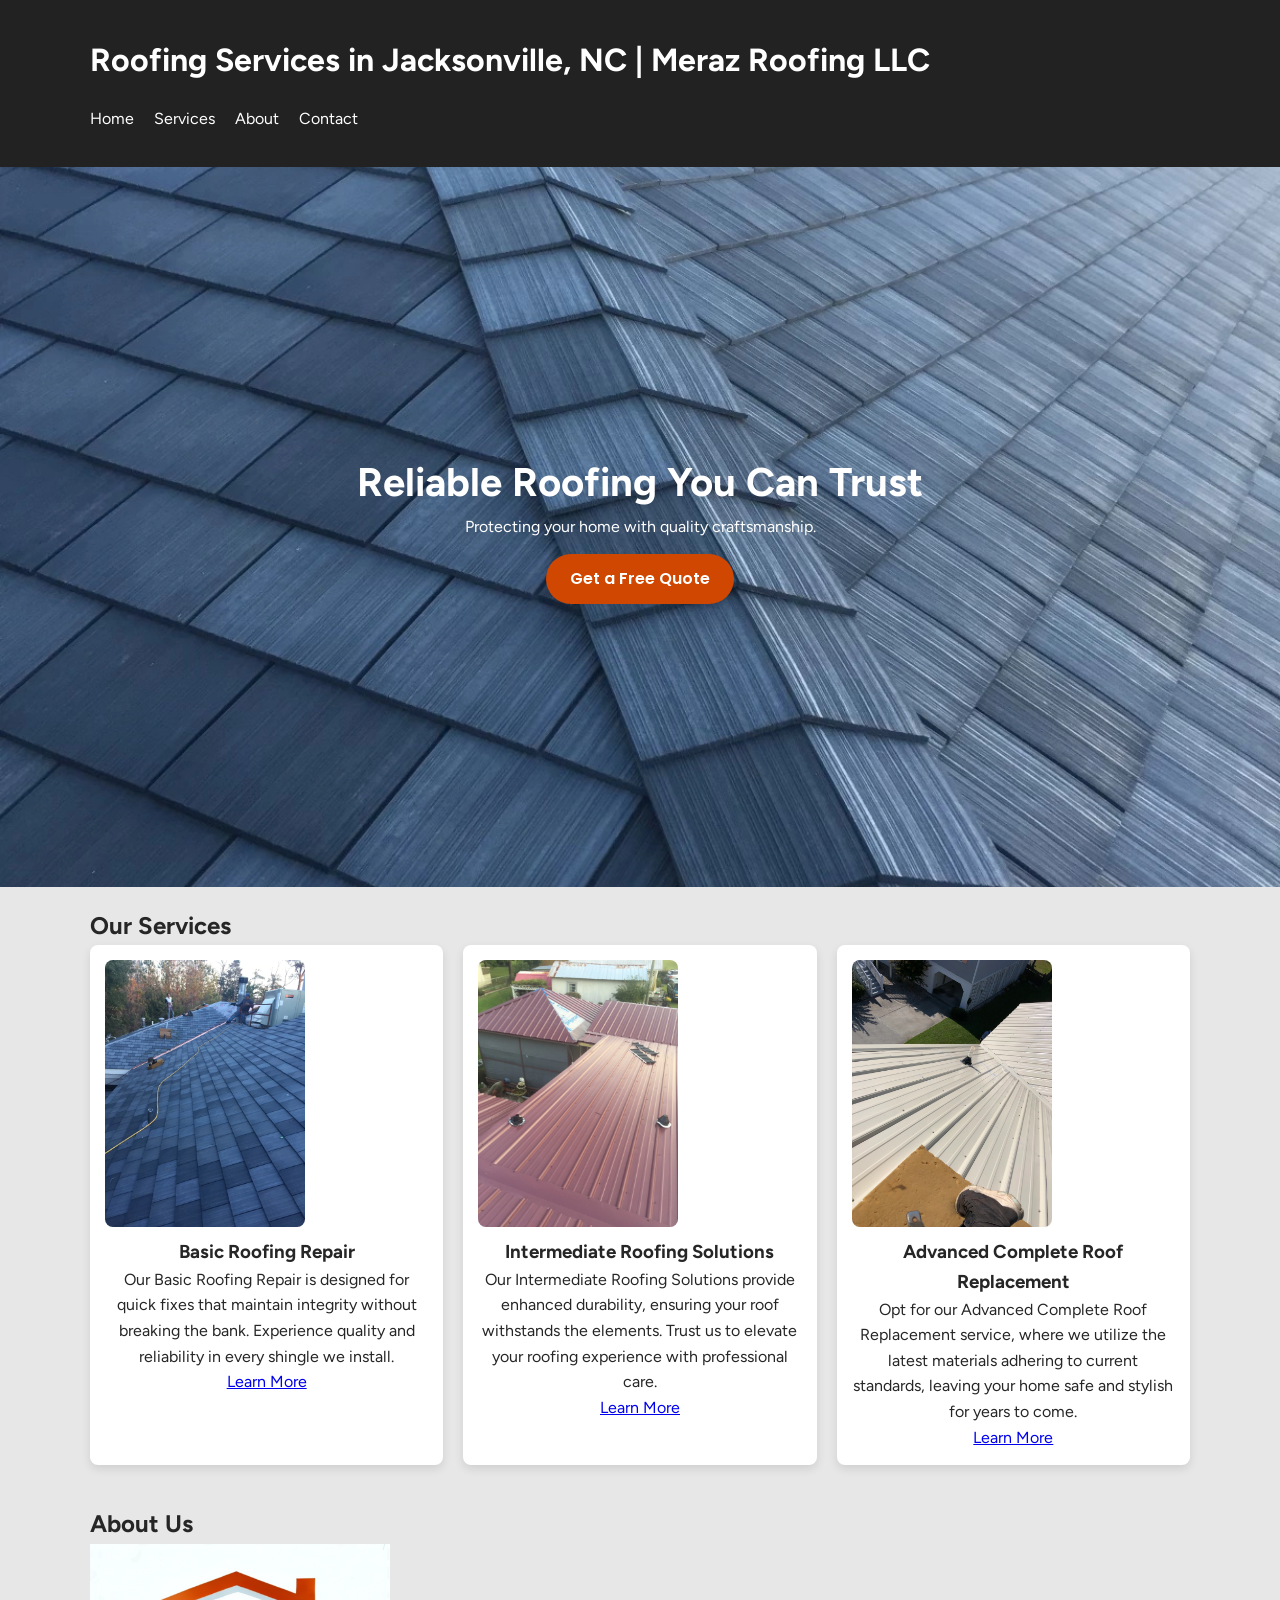
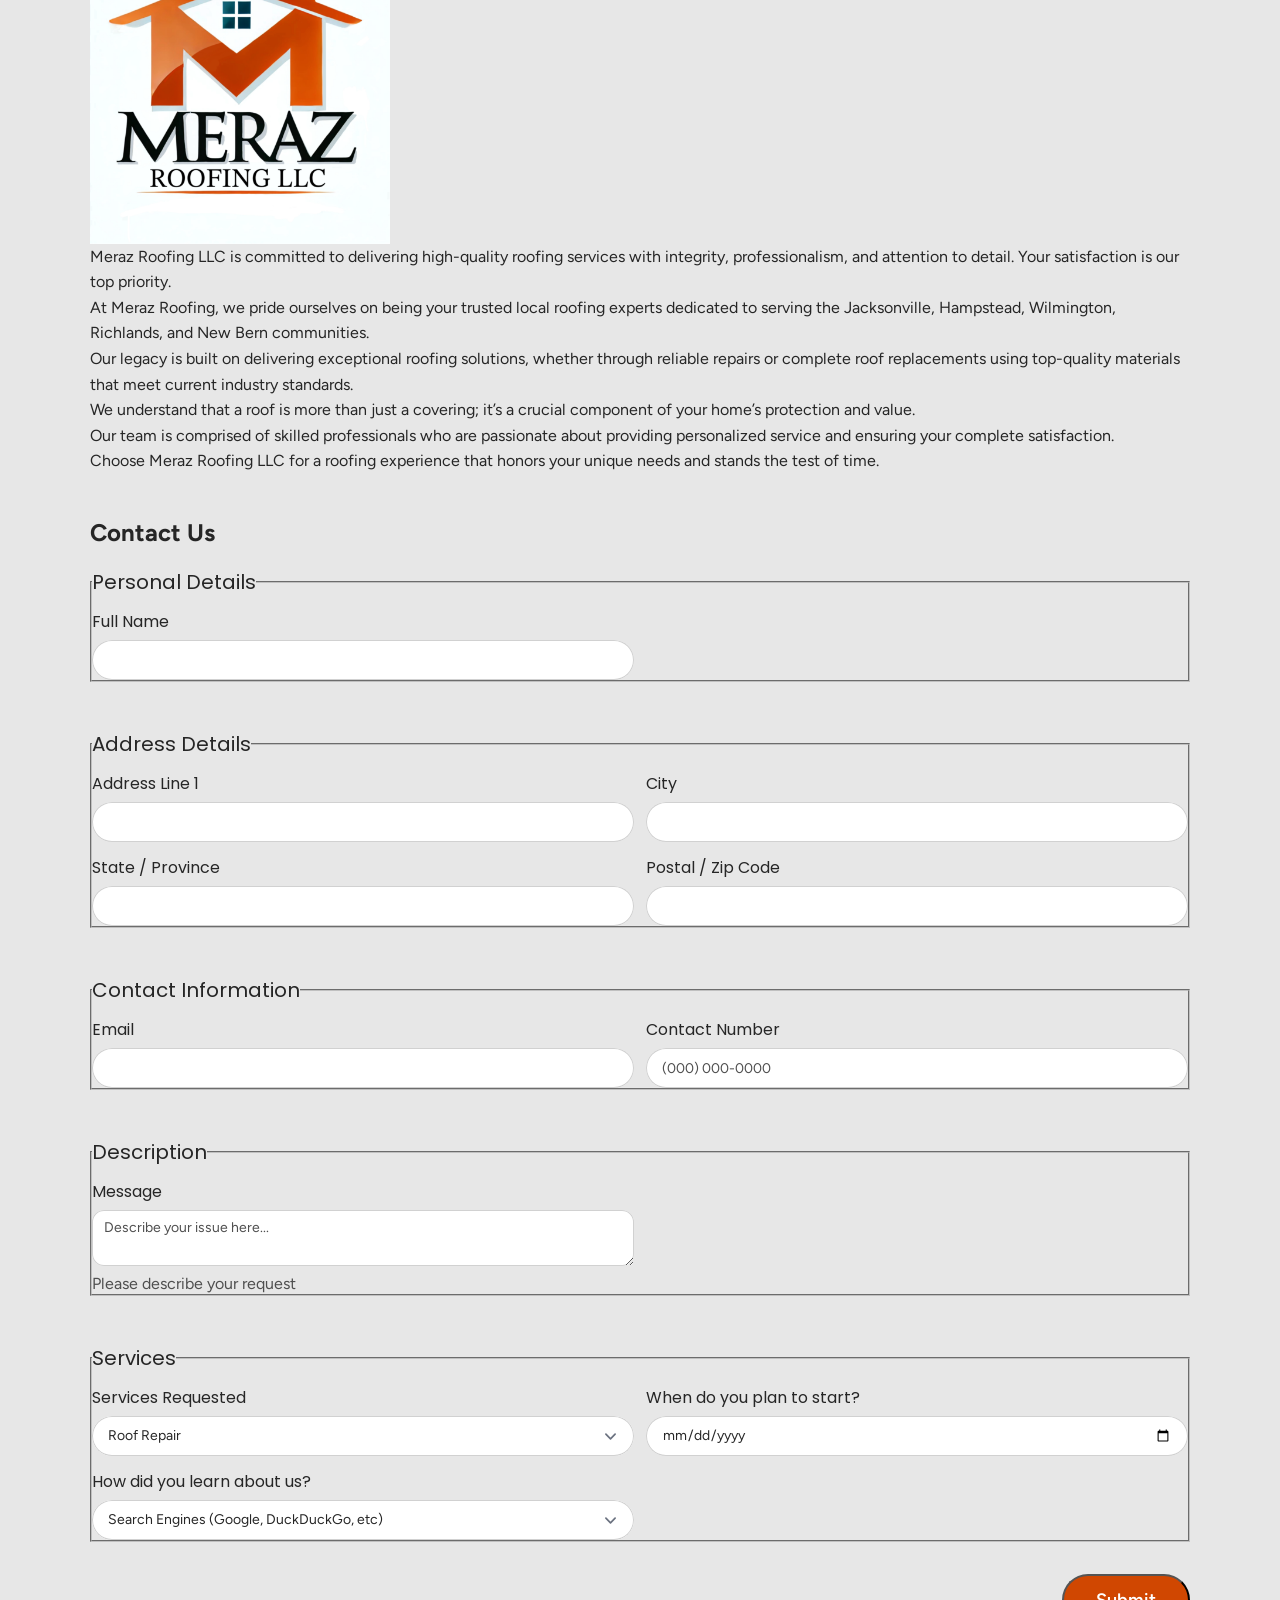
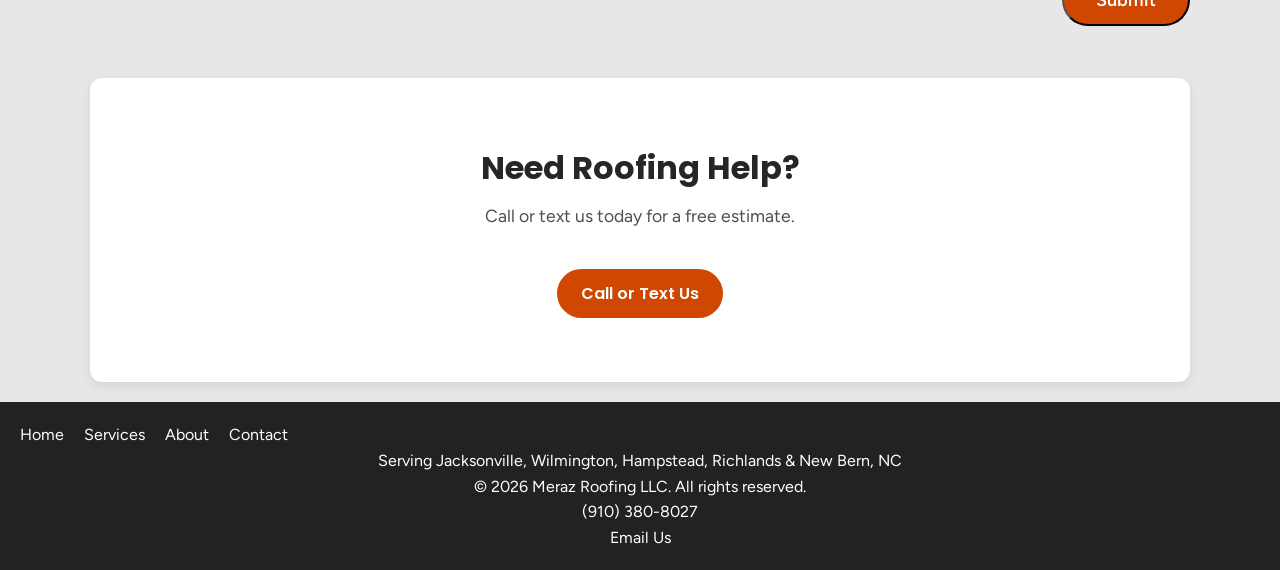
==== commit fbab3874: "Update index.html" ====
--- a/index.html
+++ b/index.html
@@ -5,59 +5,66 @@
   <meta name="viewport" content="width=device-width, initial-scale=1.0">
 
   <meta
-  name="description"
-  content="Meraz Roofing LLC provides roof repair, roof replacement, gutter installation, siding, and new construction roofing services in Jacksonville, Wilmington, Hampstead, Richlands, and New Bern, NC."
->
+    name="description"
+    content="Meraz Roofing LLC provides roof repair, roof replacement, gutter installation, siding, and new construction roofing services in Jacksonville, Wilmington, Hampstead, Richlands, and New Bern, NC."
+  >
+
   <meta property="og:title" content="Meraz Roofing LLC">
   <meta property="og:description" content="Professional roofing services in Jacksonville, Wilmington, Hampstead, Richlands, and New Bern, NC.">
   <meta property="og:type" content="website">
   <meta property="og:image" content="images/hero.webp">
 
   <link rel="icon" href="images/favicon/favicon.ico">
-  
-    <!-- Google Fonts Performance Optimization -->
+
+  <!-- Google Fonts -->
   <link rel="preconnect" href="https://fonts.googleapis.com">
   <link rel="preconnect" href="https://fonts.gstatic.com" crossorigin>
 
-  <link href="https://fonts.googleapis.com/css2?family=Figtree:ital,wght@0,300..900;1,300..900&family=Poppins:ital,wght@0,100;0,200;0,300;0,400;0,500;0,600;0,700;0,800;0,900;1,100;1,200;1,300;1,400;1,500;1,600;1,700;1,800;1,900&display=swap" rel="stylesheet">
-  
+  <link
+    href="https://fonts.googleapis.com/css2?family=Figtree:ital,wght@0,300..900;1,300..900&family=Poppins:wght@100;200;300;400;500;600;700;800;900&display=swap"
+    rel="stylesheet"
+  >
+
   <title>
-  Meraz Roofing LLC | Roof Repair & Replacement Services
+    Meraz Roofing LLC | Roof Repair & Replacement Services
   </title>
-  
+
   <link rel="stylesheet" href="styles.css">
 
   <link rel="canonical" href="https://merazroofing.com/">
 
   <!-- STRUCTURED DATA -->
-<script type="application/ld+json">
-{
-  "@context": "https://schema.org",
-  "@type": "RoofingContractor",
-  "name": "Meraz Roofing LLC",
-  "telephone": "+1-910-380-8027",
-  "email": "info@merazroofing.com",
-  "areaServed": [
-    "Jacksonville NC",
-    "Wilmington NC",
-    "Hampstead NC",
-    "Richlands NC",
-    "New Bern NC",
-    "Mount Olive NC",
-    "Hampstead NC"
-  ],
-  "url": "https://merazroofing.com"
-}
-</script>
+  <script type="application/ld+json">
+  {
+    "@context": "https://schema.org",
+    "@type": "RoofingContractor",
+    "name": "Meraz Roofing LLC",
+    "telephone": "+1-910-380-8027",
+    "email": "info@merazroofing.com",
+    "areaServed": [
+      "Jacksonville NC",
+      "Wilmington NC",
+      "Hampstead NC",
+      "Richlands NC",
+      "New Bern NC",
+      "Mount Olive NC"
+    ],
+    "url": "https://merazroofing.com"
+  }
+  </script>
 
 </head>
+
 <body>
 
+  <!-- HEADER -->
   <header>
     <div class="container">
+
       <h1>
-  Roofing Services in Jacksonville, NC | Meraz Roofing LLC
+        Roofing Services in Jacksonville, NC | Meraz Roofing LLC
       </h1>
+
       <nav aria-label="Main navigation">
         <ul>
           <li><a href="#hero">Home</a></li>
@@ -66,288 +73,522 @@
           <li><a href="#contact">Contact</a></li>
         </ul>
       </nav>
+
     </div>
   </header>
 
+  <!-- MAIN -->
   <main>
-  <section id="hero">
-    <div class="hero-content">
-      <h2>Reliable Roofing You Can Trust</h2>
-      <p>Protecting your home with quality craftsmanship.</p>
-      <a href="#contact" class="btn">Get a Free Quote</a>
-    </div>
-  </section>
-
-  <section id="services" class="container">
-    <h2>Our Services</h2>
-    <div class="services">
-      <article class="service">
-        <picture>
-        <source srcset="images/basic-repair.webp" type="image/webp">
-        <img 
-          src="images/basic-repair.jpeg" 
-          alt="Basic Roofing Repair" 
+
+    <!-- HERO -->
+    <section id="hero">
+
+      <div class="hero-content">
+        <h2>Reliable Roofing You Can Trust</h2>
+
+        <p>
+          Protecting your home with quality craftsmanship.
+        </p>
+
+        <a href="#contact" class="btn">
+          Get a Free Quote
+        </a>
+      </div>
+
+    </section>
+
+    <!-- SERVICES -->
+    <section id="services" class="container">
+
+      <h2>Our Services</h2>
+
+      <div class="services">
+
+        <!-- BASIC REPAIR -->
+        <article class="service">
+
+          <picture>
+            <source srcset="images/basic-repair.webp" type="image/webp">
+
+            <img
+              src="images/basic-repair.jpeg"
+              alt="Basic Roofing Repair"
+              loading="lazy"
+            >
+          </picture>
+
+          <h3>Basic Roofing Repair</h3>
+
+          <p>
+            Our Basic Roofing Repair is designed for quick fixes that maintain integrity without breaking the bank. Experience quality and reliability in every shingle we install.
+          </p>
+
+          <a href="basic-roofing-repair.html" class="service-btn">
+            Learn More
+          </a>
+
+        </article>
+
+        <!-- INTERMEDIATE -->
+        <article class="service">
+
+          <picture>
+            <source srcset="images/intermediate-solutions.webp" type="image/webp">
+
+            <img
+              src="images/intermediate-solutions.jpeg"
+              alt="Intermediate Roofing Solutions"
+              loading="lazy"
+            >
+          </picture>
+
+          <h3>Intermediate Roofing Solutions</h3>
+
+          <p>
+            Our Intermediate Roofing Solutions provide enhanced durability, ensuring your roof withstands the elements. Trust us to elevate your roofing experience with professional care.
+          </p>
+
+          <a href="intermediate-roofing-solutions.html" class="service-btn">
+            Learn More
+          </a>
+
+        </article>
+
+        <!-- ADVANCED -->
+        <article class="service">
+
+          <picture>
+            <source srcset="images/roof-replacement.webp" type="image/webp">
+
+            <img
+              src="images/roof-replacement.jpeg"
+              alt="Advanced Roof Replacement"
+              loading="lazy"
+            >
+          </picture>
+
+          <h3>Advanced Complete Roof Replacement</h3>
+
+          <p>
+            Opt for our Advanced Complete Roof Replacement service, where we utilize the latest materials adhering to current standards, leaving your home safe and stylish for years to come.
+          </p>
+
+          <a href="advanced-roof-replacement.html" class="service-btn">
+            Learn More
+          </a>
+
+        </article>
+
+      </div>
+
+    </section>
+
+    <!-- ABOUT -->
+    <section id="about" class="container">
+
+      <h2>About Us</h2>
+
+      <picture>
+        <source srcset="images/about.webp" type="image/webp">
+
+        <img
+          src="images/about.jpg"
+          alt="About Meraz Roofing"
           loading="lazy"
         >
-        </picture>
-        <h3>Basic Roofing Repair</h3>
-        <p>Our Basic Roofing Repair is designed for quick fixes that maintain integrity without breaking the bank. Experience quality and reliability in every shingle we install.</p>
-      </article>
-
-      <article class="service">
-        <picture>
-        <source srcset="images/intermediate-solutions.webp" type="image/webp">
-        <img 
-          src="images/intermediate-solutions.jpeg" 
-          alt="Intermediate Roofing Solutions" 
-          loading="lazy"
+      </picture>
+
+      <p>
+        Meraz Roofing LLC is committed to delivering high-quality roofing services with integrity, professionalism, and attention to detail. Your satisfaction is our top priority.
+      </p>
+
+      <p>
+        At Meraz Roofing, we pride ourselves on being your trusted local roofing experts dedicated to serving the Jacksonville, Hampstead, Wilmington, Richlands, and New Bern communities.
+      </p>
+
+      <p>
+        Our legacy is built on delivering exceptional roofing solutions, whether through reliable repairs or complete roof replacements using top-quality materials that meet current industry standards.
+      </p>
+
+      <p>
+        We understand that a roof is more than just a covering; it’s a crucial component of your home’s protection and value.
+      </p>
+
+      <p>
+        Our team is comprised of skilled professionals who are passionate about providing personalized service and ensuring your complete satisfaction.
+      </p>
+
+      <p>
+        Choose Meraz Roofing LLC for a roofing experience that honors your unique needs and stands the test of time.
+      </p>
+
+    </section>
+
+    <!-- CONTACT -->
+    <section id="contact" class="container">
+
+      <h2>Contact Us</h2>
+
+      <form
+        action="https://formspree.io/f/xjgjnzyy"
+        class="fs-form fs-layout__2-column"
+        target="_top"
+        method="POST"
+      >
+
+        <!-- PERSONAL -->
+        <fieldset>
+
+          <legend class="fs-fieldset-title">
+            Personal Details
+          </legend>
+
+          <div class="fs-field">
+
+            <label class="fs-label" for="name">
+              Full Name
+            </label>
+
+            <input
+              class="fs-input"
+              type="text"
+              id="name"
+              name="name"
+              autocomplete="name"
+              required
+            >
+
+          </div>
+
+        </fieldset>
+
+        <!-- ADDRESS -->
+        <fieldset>
+
+          <legend class="fs-fieldset-title">
+            Address Details
+          </legend>
+
+          <div class="fs-field">
+
+            <label class="fs-label" for="address-1">
+              Address Line 1
+            </label>
+
+            <input
+              class="fs-input"
+              type="text"
+              id="address-1"
+              name="address-1"
+              autocomplete="address-line1"
+            >
+
+          </div>
+
+          <div class="fs-field">
+
+            <label class="fs-label" for="city">
+              City
+            </label>
+
+            <input
+              class="fs-input"
+              type="text"
+              id="city"
+              name="city"
+              autocomplete="address-level2"
+            >
+
+          </div>
+
+          <div class="fs-field">
+
+            <label class="fs-label" for="state">
+              State / Province
+            </label>
+
+            <input
+              class="fs-input"
+              type="text"
+              id="state"
+              name="state"
+              autocomplete="address-level1"
+            >
+
+          </div>
+
+          <div class="fs-field">
+
+            <label class="fs-label" for="zip-code">
+              Postal / Zip Code
+            </label>
+
+            <input
+              class="fs-input"
+              type="text"
+              id="zip-code"
+              name="zip-code"
+              autocomplete="postal-code"
+            >
+
+          </div>
+
+        </fieldset>
+
+        <!-- CONTACT INFO -->
+        <fieldset>
+
+          <legend class="fs-fieldset-title">
+            Contact Information
+          </legend>
+
+          <div class="fs-field">
+
+            <label class="fs-label" for="email">
+              Email
+            </label>
+
+            <input
+              class="fs-input"
+              type="email"
+              id="email"
+              name="email"
+              autocomplete="email"
+              required
+            >
+
+          </div>
+
+          <div class="fs-field">
+
+            <label class="fs-label" for="number">
+              Contact Number
+            </label>
+
+            <input
+              class="fs-input"
+              type="tel"
+              id="number"
+              name="number"
+              placeholder="(000) 000-0000"
+              autocomplete="tel"
+              required
+            >
+
+          </div>
+
+        </fieldset>
+
+        <!-- MESSAGE -->
+        <fieldset>
+
+          <legend class="fs-fieldset-title">
+            Description
+          </legend>
+
+          <div class="fs-field">
+
+            <label class="fs-label" for="message">
+              Message
+            </label>
+
+            <textarea
+              class="fs-textarea"
+              id="message"
+              name="message"
+              placeholder="Describe your issue here..."
+              required
+            ></textarea>
+
+            <p class="fs-description">
+              Please describe your request
+            </p>
+
+          </div>
+
+        </fieldset>
+
+        <!-- SERVICES -->
+        <fieldset>
+
+          <legend class="fs-fieldset-title">
+            Services
+          </legend>
+
+          <div class="fs-field">
+
+            <label class="fs-label" for="service-request">
+              Services Requested
+            </label>
+
+            <select
+              class="fs-select"
+              id="service-request"
+              name="services"
+            >
+
+              <option value="roof-repair">
+                Roof Repair
+              </option>
+
+              <option value="roof-replacement">
+                Roof Replacement
+              </option>
+
+              <option value="gutter-installation">
+                Gutter Installation
+              </option>
+
+              <option value="siding-installation">
+                Siding Installation
+              </option>
+
+            </select>
+
+          </div>
+
+          <div class="fs-field">
+
+            <label class="fs-label" for="start-date">
+              When do you plan to start?
+            </label>
+
+            <input
+              class="fs-input"
+              type="date"
+              id="start-date"
+              name="start-date"
+              required
+            >
+
+          </div>
+
+          <div class="fs-field">
+
+            <label class="fs-label" for="learn">
+              How did you learn about us?
+            </label>
+
+            <select
+              class="fs-select"
+              id="learn"
+              name="learn"
+            >
+
+              <option value="search-engines">
+                Search Engines (Google, DuckDuckGo, etc)
+              </option>
+
+              <option value="social-media">
+                Social Media
+              </option>
+
+              <option value="company-website">
+                Company Website
+              </option>
+
+              <option value="referred-to-us">
+                Referred to us — tell us in the comments
+              </option>
+
+            </select>
+
+          </div>
+
+        </fieldset>
+
+        <!-- SUBMIT -->
+        <div class="fs-button-group">
+
+          <button
+            class="fs-button"
+            type="submit"
+            aria-label="Submit contact form"
+          >
+            Submit
+          </button>
+
+        </div>
+
+      </form>
+
+    </section>
+
+    <!-- CONTACT CTA -->
+    <section class="contact-cta container">
+
+      <h3>Need Roofing Help?</h3>
+
+      <p>
+        Call or text us today for a free estimate.
+      </p>
+
+      <button class="btn" onclick="toggleContactOptions()">
+        Call or Text Us
+      </button>
+
+      <div id="contactOptions" class="contact-options">
+
+        <a href="tel:+19103808027" class="btn">
+          Call (910) 380-8027
+        </a>
+
+        <a
+          href="sms:+19103808027?body=Hi,%20I%20would%20like%20a%20free%20roofing%20estimate."
+          class="btn"
         >
-        </picture>
-        <h3>Intermediate Roofing Solutions</h3>
-        <p>Our Intermediate Roofing Solutions provide enhanced durability, ensuring your roof withstands the elements. Trust us to elevate your roofing experience with professional care.</p>
-      </article>
-
-      <article class="service">
-        <picture>
-        <source srcset="images/roof-replacement.webp" type="image/webp">
-        <img 
-          src="images/roof-replacement.jpeg" 
-          alt="Advanced Roof Replacement" 
-          loading="lazy"
-         >
-        </picture>
-        <h3>Advanced Complete Roof Replacement</h3>
-        <p>Opt for our Advanced Complete Roof Replacement service, where we utilize the latest materials adhering to current standards, leaving your home safe and stylish for years to come.</p>
-      </article>
-    </div>
-  </section>
-
-  <section id="about" class="container">
-    <h2>About Us</h2>
-    <picture>
-    <source srcset="images/about.webp" type="image/webp">
-    <img 
-      src="images/about.jpg" 
-      alt="About Meraz Roofing" 
-      loading="lazy"
-     >
-    </picture>
-    <p>Meraz Roofing LLC is committed to delivering high-quality roofing services with integrity, professionalism, and attention to detail. Your satisfaction is our top priority. 
-      At Meraz Roofing, we pride ourselves on being your trusted local roofing experts dedicated to serving the Jacksonville, Hampstead, Wilmington, Richlands, and New Bern communities. Our legacy is built on delivering exceptional roofing solutions, whether through reliable repairs or complete roof replacements using top-quality materials that meet current industry standards.
-    
+          Text (910) 380-8027
+        </a>
+
+      </div>
+
+    </section>
+
+  </main>
+
+  <!-- FOOTER -->
+  <footer>
+
+    <nav aria-label="Footer navigation">
+
+      <ul>
+        <li><a href="#hero">Home</a></li>
+        <li><a href="#services">Services</a></li>
+        <li><a href="#about">About</a></li>
+        <li><a href="#contact">Contact</a></li>
+      </ul>
+
+    </nav>
+
+    <p>
+      Serving Jacksonville, Wilmington, Hampstead, Richlands & New Bern, NC
     </p>
-    <p>We understand that a roof is more than just a covering; it’s a crucial component of your home’s protection and value. Our team is comprised of skilled professionals who are passionate about providing personalized service and ensuring your complete satisfaction. Choose Meraz Roofing LLC for a roofing experience that honors your unique needs and stands the test of time.
+
+    <p>
+      &copy; 2026 Meraz Roofing LLC. All rights reserved.
     </p>
-  </section>
-
-  <section id="contact" class="container">
-    <h2>Contact Us</h2>
-<form
-  action="https://formspree.io/f/xjgjnzyy"
-  class="fs-form fs-layout__2-column"
-  target="_top"
-  method="POST"
->
-  <fieldset>
-    <legend class="fs-fieldset-title">Personal details</legend>
-    <div class="fs-field">
-      <label class="fs-label" for="name">Full Name</label>
-      <input
-        class="fs-input"
-        type="text"
-        id="name"
-        name="name"
-        autocomplete="name"
-        required
-      />
-    </div>
-  </fieldset>
-  <fieldset>
-    <legend class="fs-fieldset-title">Address details</legend>
-    <div class="fs-field">
-      <label class="fs-label" for="address-1">Address line 1</label>
-      <input
-        class="fs-input"
-        type="text"
-        id="address-1"
-        name="address-1"
-        autocomplete="address-line1"
-      />
-    </div>
-    <div class="fs-field">
-      <label class="fs-label" for="city">City</label>
-      <input
-        class="fs-input"
-        type="text"
-        id="city"
-        name="city"
-        autocomplete="address-level2"
-      />
-    </div>
-    <div class="fs-field">
-      <label class="fs-label" for="state">State / Province</label>
-      <input
-        class="fs-input"
-        type="text"
-        id="state"
-        name="state"
-        autocomplete="address-level1"
-      />
-    </div>
-    <div class="fs-field">
-      <label class="fs-label" for="zip-code">Postal / Zip Code</label>
-      <input
-        class="fs-input"
-        type="text"
-        id="zip-code"
-        name="zip-code"
-        autocomplete="postal-code"
-      />
-    </div>
-  </fieldset>
-  <fieldset>
-    <legend class="fs-fieldset-title">Contact information</legend>
-    <div class="fs-field">
-      <label class="fs-label" for="email">Email</label>
-      <input
-        class="fs-input"
-        type="email"
-        id="email"
-        name="email"
-        autocomplete="email"
-        required
-      />
-    </div>
-    <div class="fs-field">
-      <label class="fs-label" for="number">Contact Number</label>
-      <input
-        class="fs-input"
-        type="tel"
-        id="number"
-        name="number"
-        placeholder="(000) 000-0000"
-        autocomplete="tel"
-        required
-      />
-    </div>
-  </fieldset>
-  <fieldset>
-    <legend class="fs-fieldset-title">Description</legend>
-    <div class="fs-field">
-      <label class="fs-label" for="message">Message</label>
-      <textarea
-        class="fs-textarea"
-        id="message"
-        name="message"
-        placeholder="Describe your issue here..."
-        required
-      ></textarea>
-      <p class="fs-description">
-        Please describe your request
-      </p>
-    </div>
-  </fieldset>
-  <fieldset>
-    <legend class="fs-fieldset-title">Services</legend>
-    <div class="fs-field">
-      <label class="fs-label" for="services">Services Requested</label>
-      <select class="fs-select" id="services" name="services">
-        <option value="roof-repair">Roof Repair</option>
-        <option value="roof-replacement">Roof Replacement</option>
-        <option value="gutter-installation">Gutter Installation</option>
-        <option value="siding-installation">Siding Installation</option>
-      </select>
-    </div>
-    <div class="fs-field">
-      <label class="fs-label" for="start-date">When do you plan to start?</label>
-      <input
-        class="fs-input"
-        type="date"
-        id="start-date"
-        name="start-date"
-        required
-      />
-
-    </div>
-    <div class="fs-field">
-      <label class="fs-label" for="learn">How did you learn about us?</label>
-      <select class="fs-select" id="learn" name="learn">
-        <option value="search-engines">
-          Search Engines (Google, DuckDuckGo, etc)
-        </option>
-        <option value="social-media">Social Media</option>
-        <option value="company-website">Company Website</option>
-        <option value="referred-to-us">Referred to us-tell us in the comments</option>
-      </select>
-    </div>
-  </fieldset>
-  <div class="fs-button-group">
-    <button
-      class="fs-button"
-      type="submit"
-      aria-label="Submit contact form"
-    >
-  Submit
-    </button>
-  </div>
-</form>
-  </section>
-
-<section class="contact-cta container">
-  <h3>Need Roofing Help?</h3>
-  <p>Call or text us today for a free estimate.</p>
-
-  <button class="btn" onclick="toggleContactOptions()">
-    Call or Text Us
-  </button>
-
-  <div id="contactOptions" class="contact-options">
-    <a href="tel:+19103808027" class="btn">
-      Call (910) 380-8027
-    </a>
-
-    <a href="sms:+19103808027?body=Hi,%20I%20would%20like%20a%20free%20roofing%20estimate." class="btn">
-  Text (910) 380-8027
-</a>
-    
-  </div>
-</section>
-    
-<script>
-  function toggleContactOptions() {
-    const options = document.getElementById("contactOptions");
-    options.classList.toggle("show");
-  }
-</script>
-    
-  </main>
-  
-  <footer>
-    <nav aria-label="Footer navigation">
-        <ul>
-          <li><a href="#hero">Home</a></li>
-          <li><a href="#services">Services</a></li>
-          <li><a href="#about">About</a></li>
-          <li><a href="#contact">Contact</a></li>
-        </ul>
-      </nav>
-    
-    <p>Serving Jacksonville, Wilmington, Hampstead, Richlands & New Bern, NC</p>
-    
-    <p>&copy; 
-      2026 Meraz Roofing LLC. All rights reserved.
+
+    <p>
+      <a href="tel:+19103808027">
+        (910) 380-8027
+      </a>
     </p>
 
     <p>
-    <a href="tel:+19103808027">(910) 380-8027</a>
-  </p>
-
-<p>
-  <a href="mailto:info@merazroofing.com">
-    Email Us
-  </a>
-</p>
+      <a href="mailto:info@merazroofing.com">
+        Email Us
+      </a>
+    </p>
+
   </footer>
+
+  <!-- JAVASCRIPT -->
+  <script>
+    function toggleContactOptions() {
+      const options = document.getElementById("contactOptions");
+      options.classList.toggle("show");
+    }
+  </script>
 
 </body>
 </html>
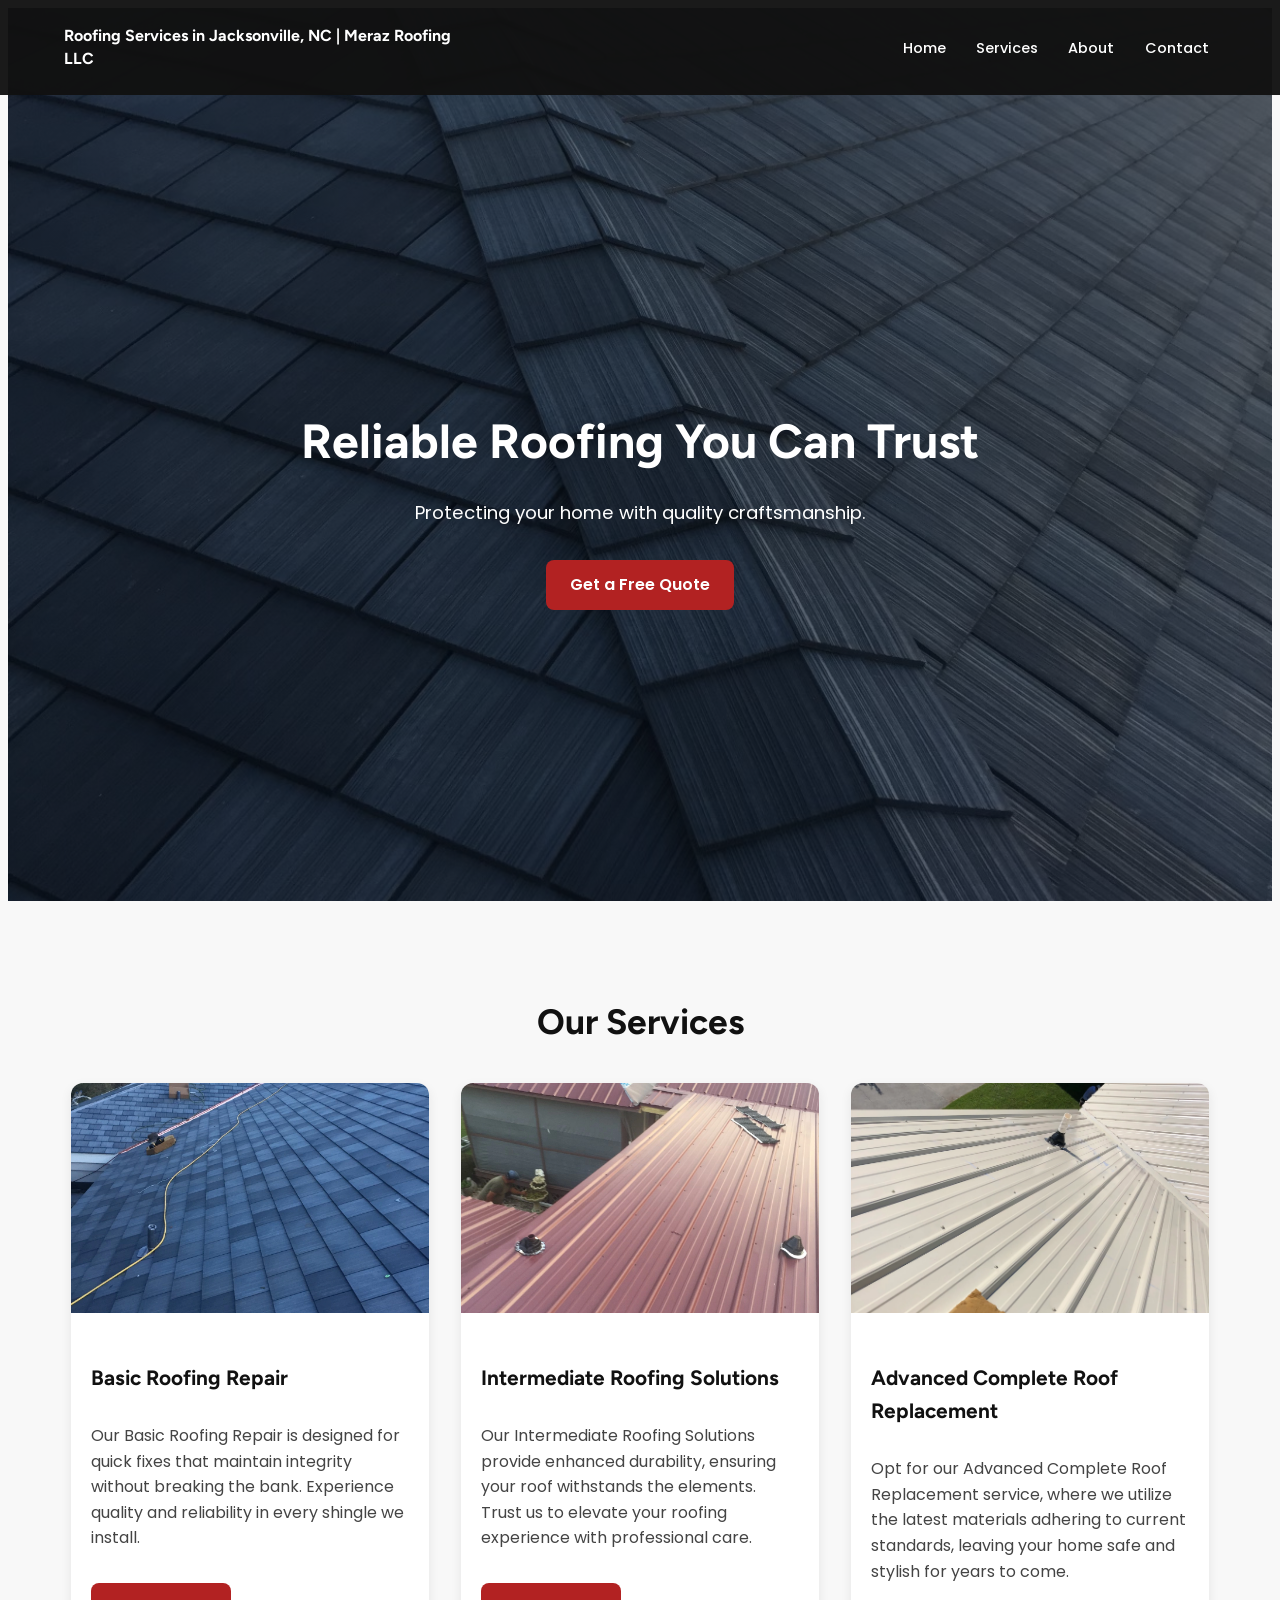
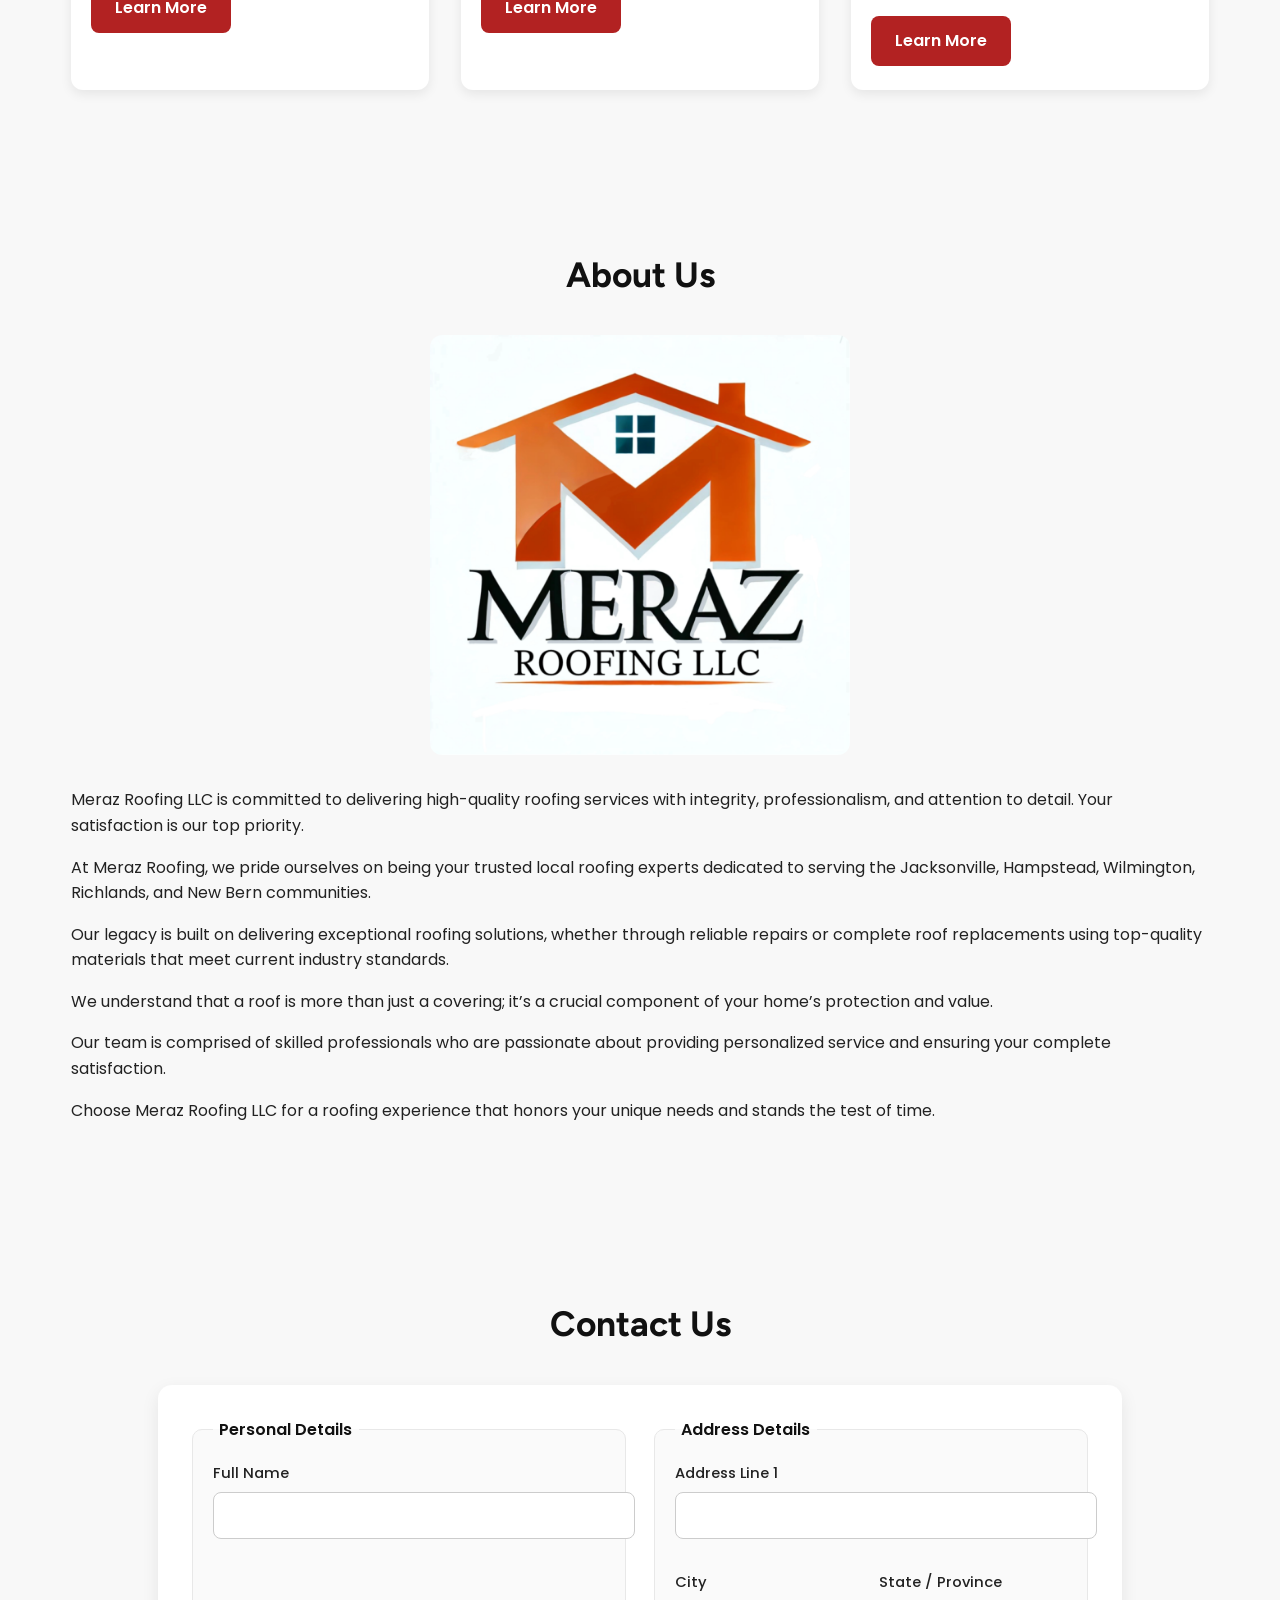
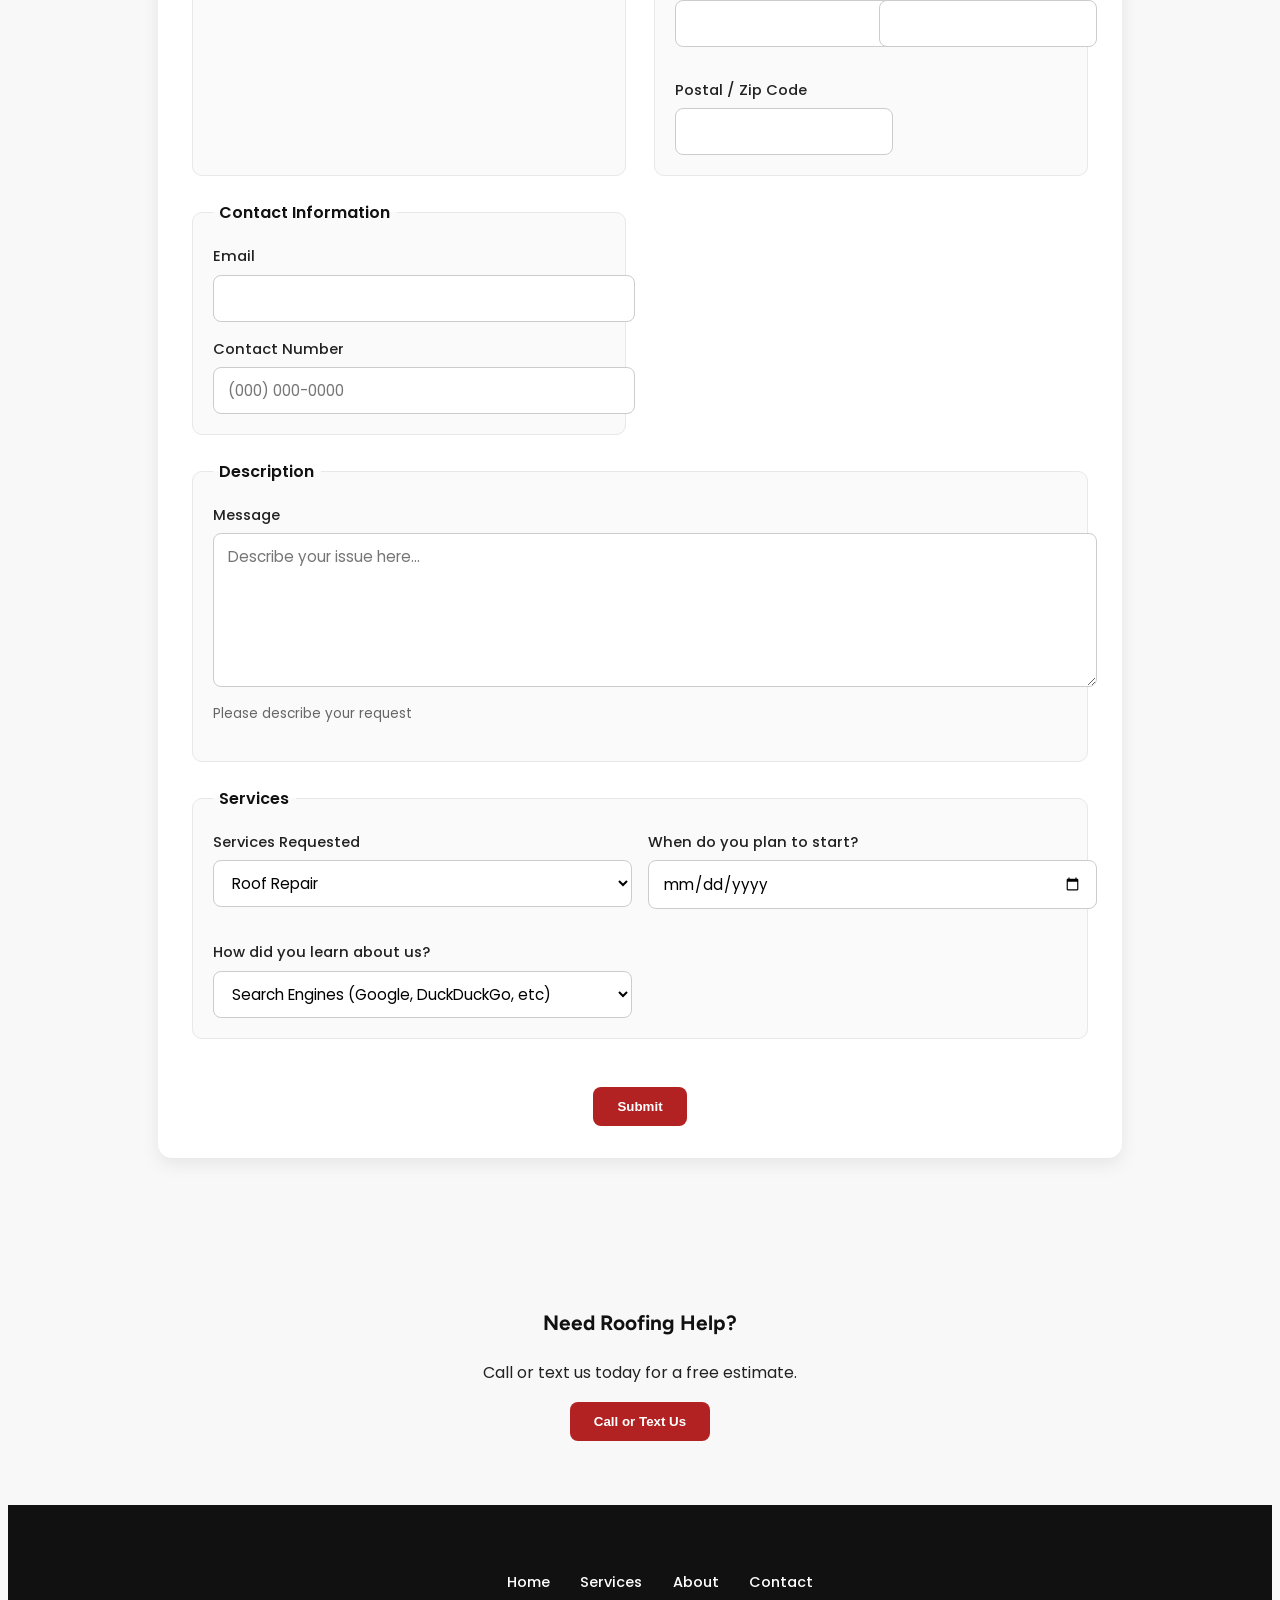
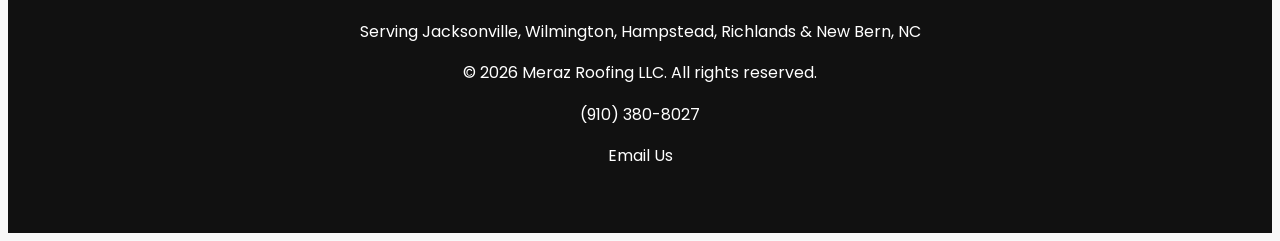
==== commit fbd6c131: "Update index.html" ====
--- a/index.html
+++ b/index.html
@@ -589,6 +589,23 @@
       options.classList.toggle("show");
     }
   </script>
-
+  
+<script>
+  let lastScrollTop = 0;
+  const header = document.querySelector("header");
+
+  window.addEventListener("scroll", function () {
+    let scrollTop = window.pageYOffset || document.documentElement.scrollTop;
+
+    if (scrollTop > lastScrollTop && scrollTop > 100) {
+      header.classList.add("hide-header");
+    } else {
+      header.classList.remove("hide-header");
+    }
+
+    lastScrollTop = scrollTop <= 0 ? 0 : scrollTop;
+  });
+</script>
+  
 </body>
 </html>
--- a/styles.css
+++ b/styles.css
@@ -1,640 +1,749 @@
+```css
+/* =========================
+   GLOBAL STYLES
+========================= */
+
 * {
   margin: 0;
   padding: 0;
   box-sizing: border-box;
 }
 
+html {
+  scroll-behavior: smooth;
+}
+
 body {
+  font-family: "Poppins", sans-serif;
   line-height: 1.6;
-  overflow-x: hidden;
-  -webkit-font-smoothing: antialiased;
-  font-family: var(--font-family-body);
-  font-optical-sizing: auto;
-  font-style: normal;
-  background-color: var(--color-background);
-  color: var(--color-text-default);
-}
+  color: #222;
+  background-color: #f8f8f8;
+}
+
+/* =========================
+   CONTAINER
+========================= */
 
 .container {
   width: 90%;
-  max-width: 1100px;
-  margin: auto;
-  padding: 20px 0;
-}
+  max-width: 1200px;
+  margin: 0 auto;
+  padding: 4rem 0;
+}
+
+/* =========================
+   TYPOGRAPHY
+========================= */
+
+h1,
+h2,
+h3 {
+  font-family: "Figtree", sans-serif;
+  font-weight: 700;
+  color: #111;
+}
+
+h1 {
+  font-size: 1.2rem;
+}
+
+h2 {
+  font-size: 2.2rem;
+  margin-bottom: 2rem;
+  text-align: center;
+}
+
+h3 {
+  font-size: 1.3rem;
+}
+
+p {
+  margin-bottom: 1rem;
+}
+
+/* =========================
+   LINKS
+========================= */
+
+a {
+  text-decoration: none;
+  color: inherit;
+}
+
+/* =========================
+   HEADER
+========================= */
 
 header {
-  background: #222;
-  color: #fff;
-  padding: 15px 0;
+  background-color: rgba(17, 17, 17, 0.96);
+  color: white;
+
+  position: fixed;
+  top: 0;
+  left: 0;
+
+  width: 100%;
+
+  z-index: 1000;
+
+  transition:
+    transform 0.35s ease,
+    background-color 0.3s ease;
+}
+
+header.hide-header {
+  transform: translateY(-100%);
 }
 
 header .container {
   display: flex;
   justify-content: space-between;
-  gap: 20px;
   align-items: center;
-  flex-wrap: wrap;
-}
+
+  padding: 0.9rem 5%;
+}
+
+header h1 {
+  color: white;
+  font-size: 1rem;
+  line-height: 1.4;
+  max-width: 420px;
+}
+
+/* =========================
+   NAVIGATION
+========================= */
 
 nav ul {
   display: flex;
-  gap: 20px;
   align-items: center;
-}
-
-nav ul li {
+
+  gap: 1rem;
+
   list-style: none;
 }
 
-nav ul li a {
-  color: #fff;
-  text-decoration: none;
-  transition: color 0.2s ease;
-}
-
-nav ul li a:hover {
-  color: var(--color-highlight);
-}
-
-/* HERO */
+nav a {
+  color: white;
+  font-size: 0.9rem;
+  font-weight: 500;
+
+  padding: 0.35rem 0.45rem;
+
+  transition:
+    color 0.3s ease,
+    opacity 0.3s ease;
+}
+
+nav a:hover {
+  color: #d62828;
+}
+
+/* =========================
+   HERO SECTION
+========================= */
+
 #hero {
-  background: url('images/hero.webp') no-repeat center center/cover;
-  min-height: 80dvh;
+  background:
+    linear-gradient(
+      rgba(0, 0, 0, 0.55),
+      rgba(0, 0, 0, 0.55)
+    ),
+    url("images/hero.jpeg") center/cover no-repeat;
+
+  min-height: 85vh;
+
   display: flex;
   align-items: center;
   justify-content: center;
-  color: white;
+
   text-align: center;
+
+  padding: 6rem 2rem 2rem;
+}
+
+.hero-content {
+  max-width: 750px;
+  color: white;
 }
 
 .hero-content h2 {
-  font-size: 2.5rem;
-}
-
-/* BUTTON */
-.btn {
+  color: white;
+  font-size: 3rem;
+  margin-bottom: 1rem;
+}
+
+.hero-content p {
+  font-size: 1.15rem;
+  margin-bottom: 2rem;
+}
+
+/* =========================
+   BUTTONS
+========================= */
+
+.btn,
+.service-btn,
+.fs-button {
   display: inline-block;
-  margin-top: 15px;
+
   padding: 12px 24px;
-  background: var(--color-primary);
-  color: #fff;
-  text-decoration: none;
-  border-radius: 9999px;
-  font-family: var(--font-family-display);
+
+  background-color: #b22222;
+  color: white;
+
+  border: none;
+  border-radius: 8px;
+
   font-weight: 600;
-  border: none;
+
   cursor: pointer;
-}
-
-.btn,
-.fs-button,
-form button {
-  transition: background-color 0.2s ease,
-              transform 0.2s ease;
+
+  transition:
+    background-color 0.3s ease,
+    transform 0.2s ease;
 }
 
 .btn:hover,
-.fs-button:hover,
-form button:hover {
+.service-btn:hover,
+.fs-button:hover {
+  background-color: #8b1a1a;
   transform: translateY(-2px);
 }
 
-.btn:hover {
-  background-color: var(--color-primary-active);
-}
-
-/* ===== SERVICES GRID (UPDATED) ===== */
+/* =========================
+   SERVICES SECTION
+========================= */
+
 .services {
   display: grid;
-  grid-template-columns: repeat(auto-fit, minmax(250px, 1fr));
-  gap: 20px;
+
+  grid-template-columns:
+    repeat(auto-fit, minmax(280px, 1fr));
+
+  gap: 2rem;
+
+  margin-top: 2rem;
 }
 
 .service {
-  background: #fff;
-  padding: 15px;
-  border-radius: 8px;
-  text-align: center;
-  box-shadow: 0 4px 10px rgba(0,0,0,0.1);
-  transition: transform 0.2s ease, box-shadow 0.2s ease;
+  background: white;
+
+  border-radius: 12px;
+
+  overflow: hidden;
+
+  box-shadow:
+    0 4px 12px rgba(0, 0, 0, 0.08);
+
+  transition:
+    transform 0.3s ease,
+    box-shadow 0.3s ease;
 }
 
 .service:hover {
   transform: translateY(-5px);
-  box-shadow: 0 8px 20px rgba(0,0,0,0.15);
+
+  box-shadow:
+    0 10px 25px rgba(0, 0, 0, 0.12);
 }
 
 .service img {
   width: 100%;
-  max-width: 200px;
-  height: auto;
-  border-radius: 8px;
-  margin-bottom: 10px;
-}
-
-/* ABOUT */
+  height: 230px;
+  object-fit: cover;
+}
+
+.service h3 {
+  padding: 1.25rem 1.25rem 0.5rem;
+}
+
+.service p {
+  padding: 0 1.25rem 1rem;
+  color: #444;
+}
+
+.service-btn {
+  margin: 0 1.25rem 1.5rem;
+}
+
+/* =========================
+   ABOUT SECTION
+========================= */
+
 #about img {
   width: 100%;
-  max-width: 300px;
+  max-width: 420px;
   height: auto;
-}
-
-/* FORM */
-
-/* FOOTER */
+
+  display: block;
+
+  margin: 0 auto 2rem;
+
+  border-radius: 12px;
+
+  object-fit: contain;
+}
+
+/* =========================
+   CONTACT FORM SECTION
+========================= */
+
+#contact {
+  max-width: 1000px;
+}
+
+form {
+  background: white;
+
+  padding: 2rem;
+
+  border-radius: 14px;
+
+  max-width: 900px;
+
+  margin: 0 auto;
+
+  box-shadow:
+    0 6px 18px rgba(0, 0, 0, 0.08);
+}
+
+/* =========================
+   FORM GRID
+========================= */
+
+.fs-layout__2-column {
+  display: grid;
+
+  grid-template-columns:
+    repeat(2, minmax(0, 1fr));
+
+  gap: 1.5rem;
+}
+
+/* =========================
+   FIELDSETS
+========================= */
+
+fieldset {
+  border: 1px solid #e8e8e8;
+
+  border-radius: 10px;
+
+  padding: 1.25rem;
+
+  background: #fafafa;
+}
+
+legend {
+  padding: 0 0.4rem;
+
+  font-size: 1rem;
+
+  font-weight: 600;
+
+  color: #111;
+}
+
+/* FULL WIDTH SECTIONS */
+
+.fs-layout__2-column fieldset:nth-child(4),
+.fs-layout__2-column fieldset:nth-child(5),
+.fs-button-group {
+  grid-column: 1 / -1;
+}
+
+/* =========================
+   COMPACT FIELD LAYOUTS
+========================= */
+
+.fs-field {
+  margin-bottom: 1rem;
+}
+
+.fs-field:last-child {
+  margin-bottom: 0;
+}
+
+.fs-label {
+  display: block;
+
+  margin-bottom: 0.35rem;
+
+  font-size: 0.92rem;
+
+  font-weight: 500;
+
+  color: #222;
+}
+
+/* ADDRESS GRID */
+
+fieldset:nth-child(2) {
+  display: grid;
+  grid-template-columns: 1fr 1fr;
+  gap: 1rem;
+}
+
+fieldset:nth-child(2) legend {
+  grid-column: 1 / -1;
+}
+
+fieldset:nth-child(2) .fs-field:first-of-type {
+  grid-column: 1 / -1;
+}
+
+/* SERVICES GRID */
+
+fieldset:nth-child(5) {
+  display: grid;
+  grid-template-columns: 1fr 1fr;
+  gap: 1rem;
+}
+
+fieldset:nth-child(5) legend {
+  grid-column: 1 / -1;
+}
+
+/* =========================
+   INPUTS
+========================= */
+
+.fs-input,
+.fs-select,
+.fs-textarea {
+  width: 100%;
+
+  padding: 11px 14px;
+
+  border: 1px solid #ccc;
+
+  border-radius: 8px;
+
+  font-size: 0.95rem;
+
+  font-family: inherit;
+
+  background: white;
+
+  transition:
+    border-color 0.3s ease,
+    box-shadow 0.3s ease;
+}
+
+.fs-input:focus,
+.fs-select:focus,
+.fs-textarea:focus {
+  outline: none;
+
+  border-color: #b22222;
+
+  box-shadow:
+    0 0 0 3px rgba(178, 34, 34, 0.12);
+}
+
+.fs-textarea {
+  min-height: 130px;
+
+  resize: vertical;
+}
+
+.fs-description {
+  margin-top: 0.5rem;
+
+  font-size: 0.85rem;
+
+  color: #666;
+}
+
+/* =========================
+   BUTTON GROUP
+========================= */
+
+.fs-button-group {
+  margin-top: 1.5rem;
+
+  text-align: center;
+}
+
+/* =========================
+   CONTACT CTA
+========================= */
+
+.contact-cta {
+  text-align: center;
+}
+
+.contact-options {
+  display: none;
+
+  margin-top: 1.5rem;
+
+  gap: 1rem;
+
+  justify-content: center;
+
+  flex-wrap: wrap;
+}
+
+.contact-options.show {
+  display: flex;
+}
+
+/* =========================
+   FOOTER
+========================= */
+
 footer {
+  background-color: #111;
+  color: white;
+
   text-align: center;
-  padding: 20px;
-  background: #222;
-  color: #fff;
-  margin-top: 20px;
+
+  padding: 3rem 1rem;
+}
+
+footer nav ul {
+  justify-content: center;
+  margin-bottom: 1.5rem;
+}
+
+footer p {
+  margin-bottom: 1rem;
 }
 
 footer a {
-  color: #fff;
-  text-decoration: none;
+  color: white;
 }
 
 footer a:hover {
-  text-decoration: underline;
-  color: #e63946;
-}
-
-/* RESPONSIVE */
+  color: #d62828;
+}
+
+/* =========================
+   SERVICE PAGE STYLES
+========================= */
+
+.service-page-hero,
+.intermediate-service-hero,
+.replacement-service-hero {
+  min-height: 55vh;
+
+  display: flex;
+  align-items: center;
+  justify-content: center;
+
+  text-align: center;
+}
+
+.service-page-hero {
+  background:
+    linear-gradient(
+      rgba(0, 0, 0, 0.55),
+      rgba(0, 0, 0, 0.55)
+    ),
+    url("images/basic-repair.jpeg")
+    center/cover no-repeat;
+}
+
+.intermediate-service-hero {
+  background:
+    linear-gradient(
+      rgba(0, 0, 0, 0.55),
+      rgba(0, 0, 0, 0.55)
+    ),
+    url("images/intermediate-solutions.jpeg")
+    center/cover no-repeat;
+}
+
+.replacement-service-hero {
+  background:
+    linear-gradient(
+      rgba(0, 0, 0, 0.55),
+      rgba(0, 0, 0, 0.55)
+    ),
+    url("images/roof-replacement.jpeg")
+    center/cover no-repeat;
+}
+
+.hero-overlay {
+  width: 100%;
+  padding: 4rem 1rem;
+}
+
+.service-page-hero h2,
+.intermediate-service-hero h2,
+.replacement-service-hero h2 {
+  color: white;
+  font-size: 3rem;
+  margin-bottom: 1rem;
+}
+
+.service-page-hero p,
+.intermediate-service-hero p,
+.replacement-service-hero p {
+  color: white;
+
+  font-size: 1.2rem;
+
+  max-width: 750px;
+
+  margin: 0 auto;
+}
+
+.service-page-content {
+  max-width: 900px;
+}
+
+.service-page-image {
+  width: 100%;
+
+  border-radius: 12px;
+
+  margin-bottom: 2rem;
+
+  box-shadow:
+    0 6px 20px rgba(0, 0, 0, 0.12);
+}
+
+.service-page-content h2,
+.service-page-content h3 {
+  margin-bottom: 1rem;
+}
+
+.service-page-content p {
+  margin-bottom: 1.25rem;
+  color: #444;
+}
+
+.service-list {
+  margin: 1.5rem 0 2rem 1.5rem;
+}
+
+.service-list li {
+  margin-bottom: 0.75rem;
+}
+
+.service-cta {
+  margin-top: 3rem;
+
+  padding: 2rem;
+
+  background: white;
+
+  border-radius: 12px;
+
+  text-align: center;
+
+  box-shadow:
+    0 4px 12px rgba(0, 0, 0, 0.08);
+}
+
+/* =========================
+   TABLET RESPONSIVE
+========================= */
+
 @media (max-width: 768px) {
-  .services {
-    grid-template-columns: 1fr;
-  }
-
-  #about img {
-    width: 100%;
-  }
-}
-
-@media (max-width: 768px) {
+
   header .container {
     flex-direction: column;
     align-items: center;
-  }
-
-  nav {
-    width: 100%;
-    margin-top: 10px;
+
+    gap: 0.5rem;
+
+    padding: 0.85rem 1rem;
+  }
+
+  header h1 {
+    text-align: center;
+    font-size: 0.95rem;
+    max-width: 100%;
   }
 
   nav ul {
-    display: flex;
-    flex-direction: row;
+    flex-wrap: wrap;
+
     justify-content: center;
-    flex-wrap: wrap;
-    gap: 15px;
-  }
-
-  nav ul li {
-    display: block;
-    margin-left: 0;
-  }
-}
-
-@media (max-width: 768px) {
+
+    gap: 0.6rem;
+  }
+
+  nav a {
+    font-size: 0.85rem;
+  }
+
+  .container {
+    width: 92%;
+  }
+
+  h2 {
+    font-size: 1.9rem;
+  }
+
+  .hero-content h2,
+  .service-page-hero h2,
+  .intermediate-service-hero h2,
+  .replacement-service-hero h2 {
+    font-size: 2.2rem;
+  }
+
+  .hero-content p {
+    font-size: 1rem;
+  }
+
+  .service img {
+    height: 200px;
+  }
+
+  .fs-layout__2-column {
+    grid-template-columns: 1fr;
+  }
+
+  fieldset:nth-child(2),
+  fieldset:nth-child(5) {
+    grid-template-columns: 1fr;
+  }
+
+  form {
+    padding: 1.5rem;
+  }
+
+  fieldset {
+    padding: 1rem;
+  }
+}
+
+/* =========================
+   MOBILE RESPONSIVE
+========================= */
+
+@media (max-width: 480px) {
+
+  header h1 {
+    font-size: 0.9rem;
+  }
+
+  nav ul {
+    gap: 0.45rem;
+  }
+
+  nav a {
+    font-size: 0.82rem;
+  }
+
   .hero-content h2 {
-    font-size: 2rem;
-  }
-}
-
-a:focus-visible,
-button:focus-visible {
-  outline: 3px solid var(--color-highlight);
-  outline-offset: 2px;
-}
-
-img {
-  max-width: 100%;
-  height: auto;
-  display: block;
-}
-
-/** Variables **/
-
-:root {
-  --color-background: #e7e7e7;
-  --color-background-alt: #DC5A0E;
-  --color-border-active: #CE4300;
-  --color-border-default: #d1d1d1;
-  --color-highlight: #F08533;
-  --color-primary: #D04701;
-  --color-primary-active: #B43500;
-  --color-text-default: #262626;
-  --color-text-muted: #4f4f4f;
-
-  --font-family-body: "Figtree", system-ui, sans-serif;
-  --font-family-display: "Poppins", system-ui, sans-serif;
-}
-
-/** Base **/
-
-button,
-input,
-optgroup,
-select,
-textarea {
-  font-family: inherit;
-  font-feature-settings: inherit;
-  font-variation-settings: inherit;
-  font-size: 100%;
-  font-weight: inherit;
-  line-height: inherit;
-  color: inherit;
-  margin: 0;
-  padding: 0;
-}
-
-[type="checkbox"],
-[type="radio"],
-[type="range"] {
-  appearance: none;
-  flex-shrink: 0;
-  padding: 0;
-  user-select: none;
-}
-
-[type="checkbox"]:focus,
-[type="radio"]:focus,
-[type="range"]:focus {
-  outline: none;
-}
-
-/** Components **/
-
-.fs-form {
-  display: grid;
-  row-gap: 1rem;
-}
-
-.fs-form:where(.fs-layout__2-column) {
-  column-gap: 0.75rem;
-  grid-template-columns: 1fr 1fr;
-}
-
-fieldset {
-  display: grid;
-  margin: 1rem 0;
-  row-gap: 1rem;
-}
-
-.fs-form:where(.fs-layout__2-column) fieldset {
-  column-gap: 0.75rem;
-  grid-template-columns: 1fr 1fr;
-  grid-column: 1 / -1;
-}
-
-.fs-fieldset-title {
-  color: var(--color-text-default);
-  font-family: var(--font-family-display);
-  font-size: 1.25rem;
-  line-height: 1.75rem;
-  margin-bottom: 1rem;
-  grid-column: 1 / -1;
-}
-
-.fs-field {
-  display: flex;
-  flex-direction: column;
-  row-gap: 0.5rem;
-}
-
-.fs-label {
-  color: var(--color-text-default);
-  display: block;
-  font-family: var(--font-family-display);
-  font-size: 1rem;
-  line-height: 1.25rem;
-}
-
-.fs-description {
-  color: var(--color-text-muted);
-  display: block;
-  font-size: 1rem;
-  line-height: 1.25rem;
-}
-
-.fs-button-group {
-  display: flex;
-  flex-direction: row-reverse;
-  column-gap: 0.75rem;
-}
-
-.fs-form:where(.fs-layout__2-column) .fs-button-group {
-  grid-column: 1 / -1;
-}
-
-.fs-button {
-  min-width: 0;
-  background-color: var(--color-primary);
-  border-radius: 9999px;
-  color: white;
-  cursor: pointer;
-  font-size: 1.125rem;
-  font-weight: 600;
-  line-height: 1.5rem;
-  padding: 0.75rem 2rem;
-  transition-duration: 200ms;
-  transition-property: background-color;
-  transition-timing-function: cubic-bezier(0.4, 0, 0.2, 1);
-}
-
-.fs-button:hover {
-  background-color: var(--color-primary-active);
-}
-
-.fs-button:focus-visible {
-  background-color: var(--color-primary-active);
-  outline: 4px solid var(--color-highlight);
-}
-
-.fs-input,
-.fs-select {
-  width: 100%;
-  appearance: none;
-  border-radius: 9999px;
-  border-width: 0;
-  box-shadow: var(--color-border-default) 0 0 0 1px inset;
-  color: var(--color-text-default);
-  font-size: 0.875rem;
-  height: 2.5rem;
-  line-height: 1.25rem;
-  outline: none;
-  padding-left: 1rem;
-  padding-right: 1rem;
-}
-.fs-textarea {
-  border-radius: 0.75rem;
-}
-
-.fs-input:focus-visible,
-.fs-select:focus-visible {
-  box-shadow: var(--color-border-active) 0 0 0 1px inset;
-}
-
-.fs-input::placeholder {
-  color: var(--color-text-muted);
-}
-
-.fs-checkbox-group,
-.fs-radio-group {
-  display: flex;
-  flex-direction: column;
-  row-gap: 1rem;
-}
-
-.fs-checkbox-field,
-.fs-radio-field {
-  column-gap: 0.5rem;
-  display: flex;
-}
-
-:is(.fs-checkbox-field, .fs-radio-field) .fs-label + .fs-description {
-  margin-top: 0.25rem;
-}
-
-.fs-checkbox-wrapper,
-.fs-radio-wrapper {
-  align-items: center;
-  display: flex;
-  height: 1.25rem;
-}
-
-.fs-checkbox,
-.fs-radio {
-  background-color: #fff;
-  border: 1px solid var(--color-border-default);
-  height: 1.25rem;
-  width: 1.25rem;
-}
-
-.fs-checkbox {
-  border-radius: 0.25rem;
-}
-
-.fs-radio {
-  border-radius: 100%;
-}
-
-.fs-checkbox:checked,
-.fs-radio:checked {
-  background-color: var(--color-primary);
-  background-position: center;
-  background-repeat: no-repeat;
-  background-size: 100% 100%;
-  border-color: transparent;
-}
-
-.fs-checkbox:checked {
-  background-image: url("data:image/svg+xml,%3csvg viewBox='0 0 16 16' fill='white' xmlns='http://www.w3.org/2000/svg'%3e%3cpath d='M12.207 4.793a1 1 0 010 1.414l-5 5a1 1 0 01-1.414 0l-2-2a1 1 0 011.414-1.414L6.5 9.086l4.293-4.293a1 1 0 011.414 0z'/%3e%3c/svg%3e");
-}
-
-.fs-radio:checked {
-  background-image: url("data:image/svg+xml,%3csvg viewBox='0 0 16 16' fill='white' xmlns='http://www.w3.org/2000/svg'%3e%3ccircle cx='8' cy='8' r='3'/%3e%3c/svg%3e");
-}
-
-.fs-checkbox:focus-visible,
-.fs-radio:focus-visible {
-  border-color: var(--color-border-active);
-  outline: 4px solid var(--color-highlight);
-  outline-offset: 0;
-}
-
-.fs-checkbox:checked:focus-visible,
-.fs-radio:checked:focus-visible {
-  border-color: transparent;
-}
-
-.fs-select {
-  background-color: #fff;
-  background-image: url("data:image/svg+xml,%3csvg xmlns='http://www.w3.org/2000/svg' fill='none' viewBox='0 0 20 20'%3e%3cpath stroke='%236b7280' stroke-linecap='round' stroke-linejoin='round' stroke-width='1.5' d='M6 8l4 4 4-4'/%3e%3c/svg%3e");
-  background-position: right 0.75rem center;
-  background-repeat: no-repeat;
-  background-size: 1.625em 1.625em;
-  padding-right: 2.875rem;
-}
-
-.fs-slider {
-  background: transparent;
-  cursor: pointer;
-  height: 1.25rem;
-  width: 100%;
-}
-
-.fs-slider::-moz-range-track {
-  background-color: var(--color-background);
-  border-radius: 0.5rem;
-  height: 0.5rem;
-}
-
-.fs-slider::-webkit-slider-runnable-track {
-  background-color: var(--color-background);
-  border-radius: 0.5rem;
-  height: 0.5rem;
-}
-
-.fs-slider::-moz-range-thumb {
-  background-color: var(--color-primary);
-  border: none; /* Removes extra border that FF applies */
-  border-radius: 50%;
-  height: 1.25rem;
-  width: 1.25rem;
-}
-
-.fs-slider::-webkit-slider-thumb {
-  appearance: none;
-  background-color: var(--color-primary);
-  border-radius: 50%;
-  height: 1.25rem;
-  margin-top: -0.375rem; /* Centers thumb on the track */
-  width: 1.25rem;
-}
-
-.fs-slider:focus-visible::-moz-range-thumb {
-  outline: 2px solid var(--color-primary);
-  outline-offset: 2px;
-}
-
-.fs-slider:focus-visible::-webkit-slider-thumb {
-  outline: 2px solid var(--color-primary);
-  outline-offset: 2px;
-}
-
-.fs-switch {
-  background-color: var(--color-background-alt);
-  background-image: url("data:image/svg+xml,%3csvg xmlns='http://www.w3.org/2000/svg' viewBox='-4 -4 8 8'%3e%3ccircle r='2.75' fill='white'/%3e%3c/svg%3e");
-  background-position: left center;
-  background-repeat: no-repeat;
-  border-radius: 1.25rem;
-  cursor: pointer;
-  height: 1.25rem;
-  transition-duration: 200ms;
-  transition-property: background-color, background-position;
-  transition-timing-function: cubic-bezier(0.4, 0, 0.2, 1);
-  width: 2.5rem;
-}
-
-.fs-switch:checked {
-  background-color: var(--color-primary);
-  background-position: right center;
-}
-
-.fs-switch:focus-visible {
-  outline: 4px solid var(--color-highlight);
-  outline-offset: 0;
-}
-
-.fs-textarea {
-  appearance: none;
-  border-radius: 0.75rem;
-  border-width: 0;
-  box-shadow: var(--color-border-default) 0 0 0 1px inset;
-  color: var(--color-text-default);
-  font-size: 0.875rem;
-  line-height: 1.25rem;
-  outline: none;
-  padding: 0.5rem 0.75rem;
-  resize: vertical;
-}
-
-.fs-textarea:focus-visible {
-  box-shadow: var(--color-border-active) 0 0 0 1px inset;
-}
-
-.fs-textarea::placeholder {
-  color: var(--color-text-muted);
-}
-
-/** Utilities **/
-
-.col-span-full {
-  grid-column: 1 / -1;
-}
-
-.fs-textarea::placeholder {
-  color: var(--color-text-muted);
-}
-
-.slider-label-container {
-  display: flex;
-  justify-content: space-between;
-  width: 100%;
-  margin-top: 0.25rem;
-}
-
-.slider-label-text {
-  font-size: 0.75rem;
-  color: var(--color-text-muted);
-  text-align: center;
-  white-space: nowrap;
-}
-
-/* ===== Call or Text option ===== */
-/* CONTACT CTA SECTION */
-.contact-cta {
-  text-align: center;
-  padding: 4rem 1rem;
-  background: #fff;
-  border-radius: 12px;
-  margin-top: 2rem;
-  box-shadow: 0 4px 12px rgba(0,0,0,0.08);
-}
-
-.contact-cta h3 {
-  font-family: "Poppins", sans-serif;
-  margin-bottom: 0.5rem;
-}
-
-.contact-cta p {
-  margin-bottom: 1.5rem;
-}
-
-.contact-cta h3 {
-  font-size: 2rem;
-  color: var(--color-text-default);
-}
-
-.contact-cta p {
-  color: var(--color-text-muted);
-  font-size: 1.1rem;
-}
-
-/* CONTACT OPTIONS DROPDOWN */
-.contact-options {
-  display: none;
-  margin-top: 1rem;
-  gap: 1rem;
-  flex-wrap: wrap;
-  justify-content: center;
-}
-
-.contact-options.show {
-  display: flex;
-}
-
-/* MATCH EXISTING BUTTON STYLE */
-.contact-options .btn {
-  min-width: 220px;
-  text-align: center;
-}
-
-/* ===== MOBILE FORM FIX ===== */
-@media (max-width: 768px) {
-  .fs-form:where(.fs-layout__2-column),
-  .fs-form:where(.fs-layout__2-column) fieldset {
-    grid-template-columns: 1fr;
-  }
-
-  .fs-button-group {
-    flex-direction: column;
-    width: 100%;
-  }
-
+    font-size: 1.8rem;
+  }
+
+  .btn,
+  .service-btn,
   .fs-button {
     width: 100%;
-  }
-}
+    text-align: center;
+  }
+
+  form {
+    padding: 1.1rem;
+  }
+}
+```
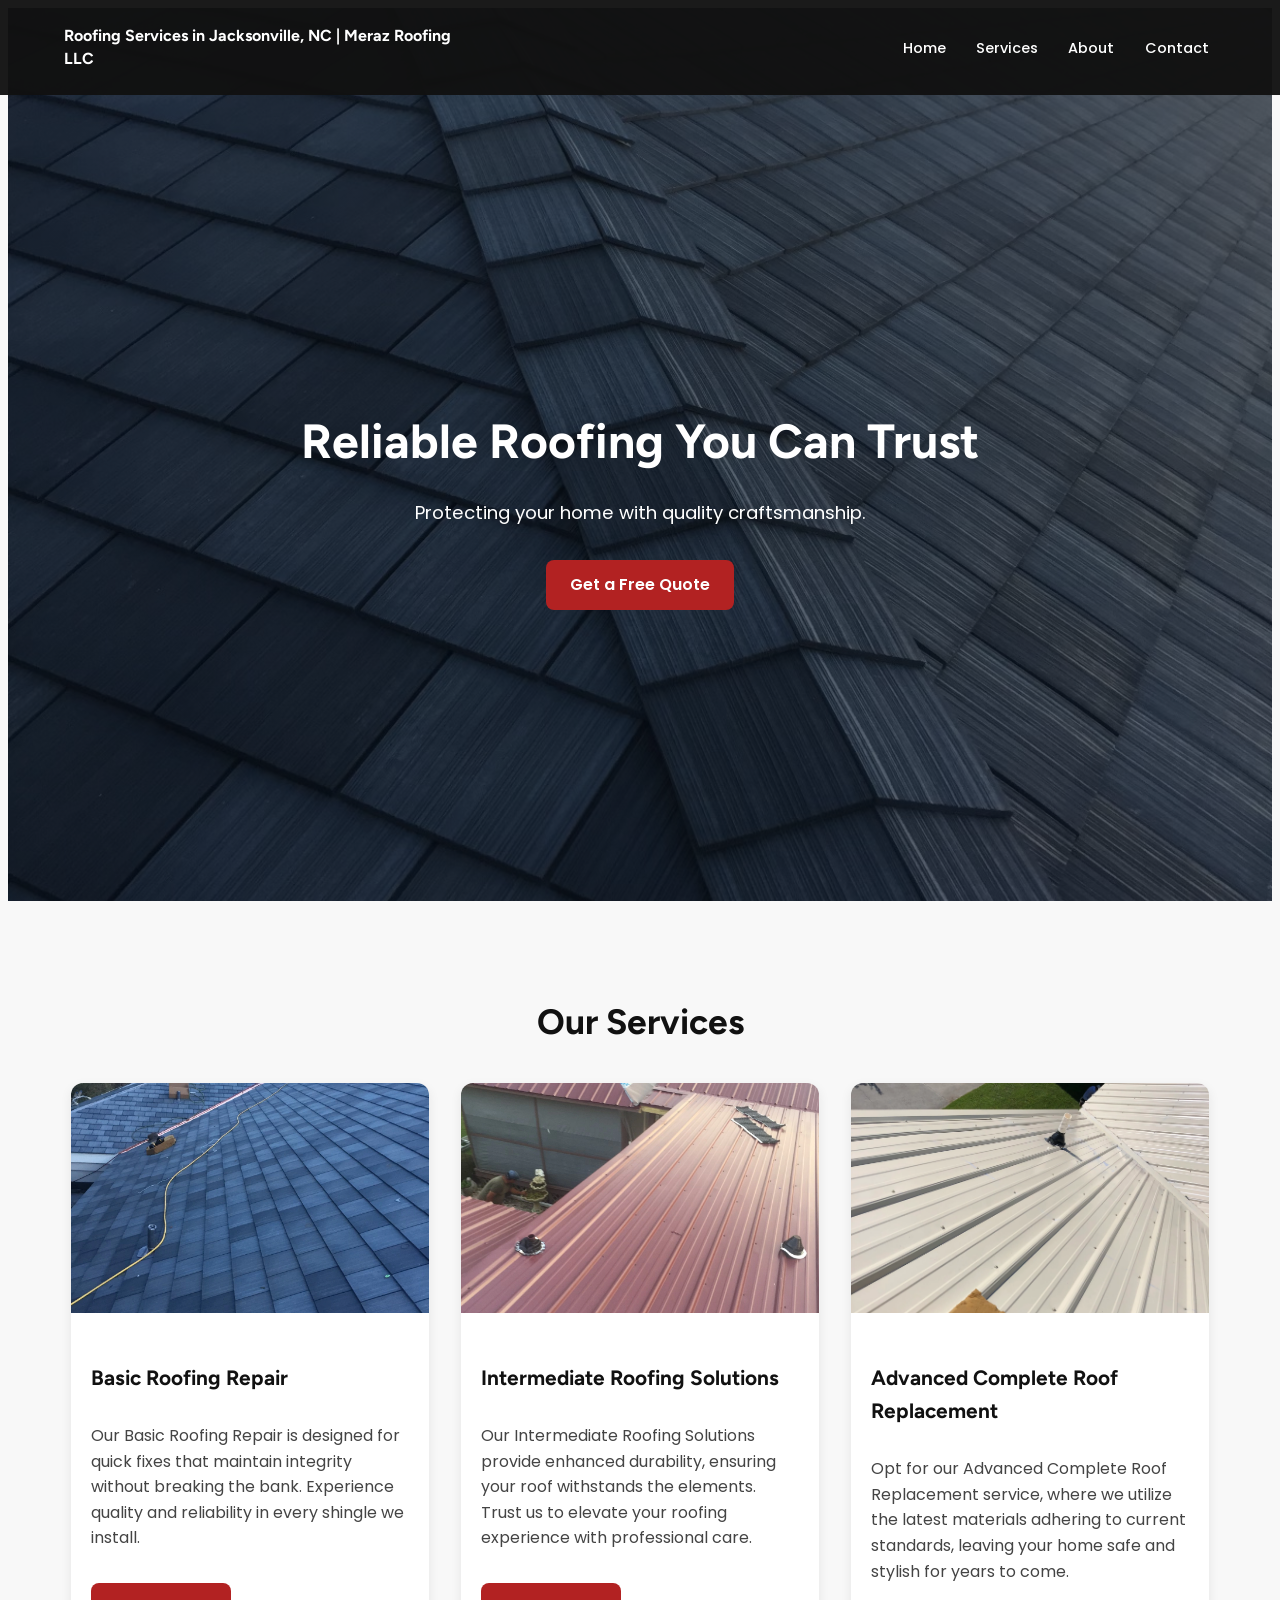
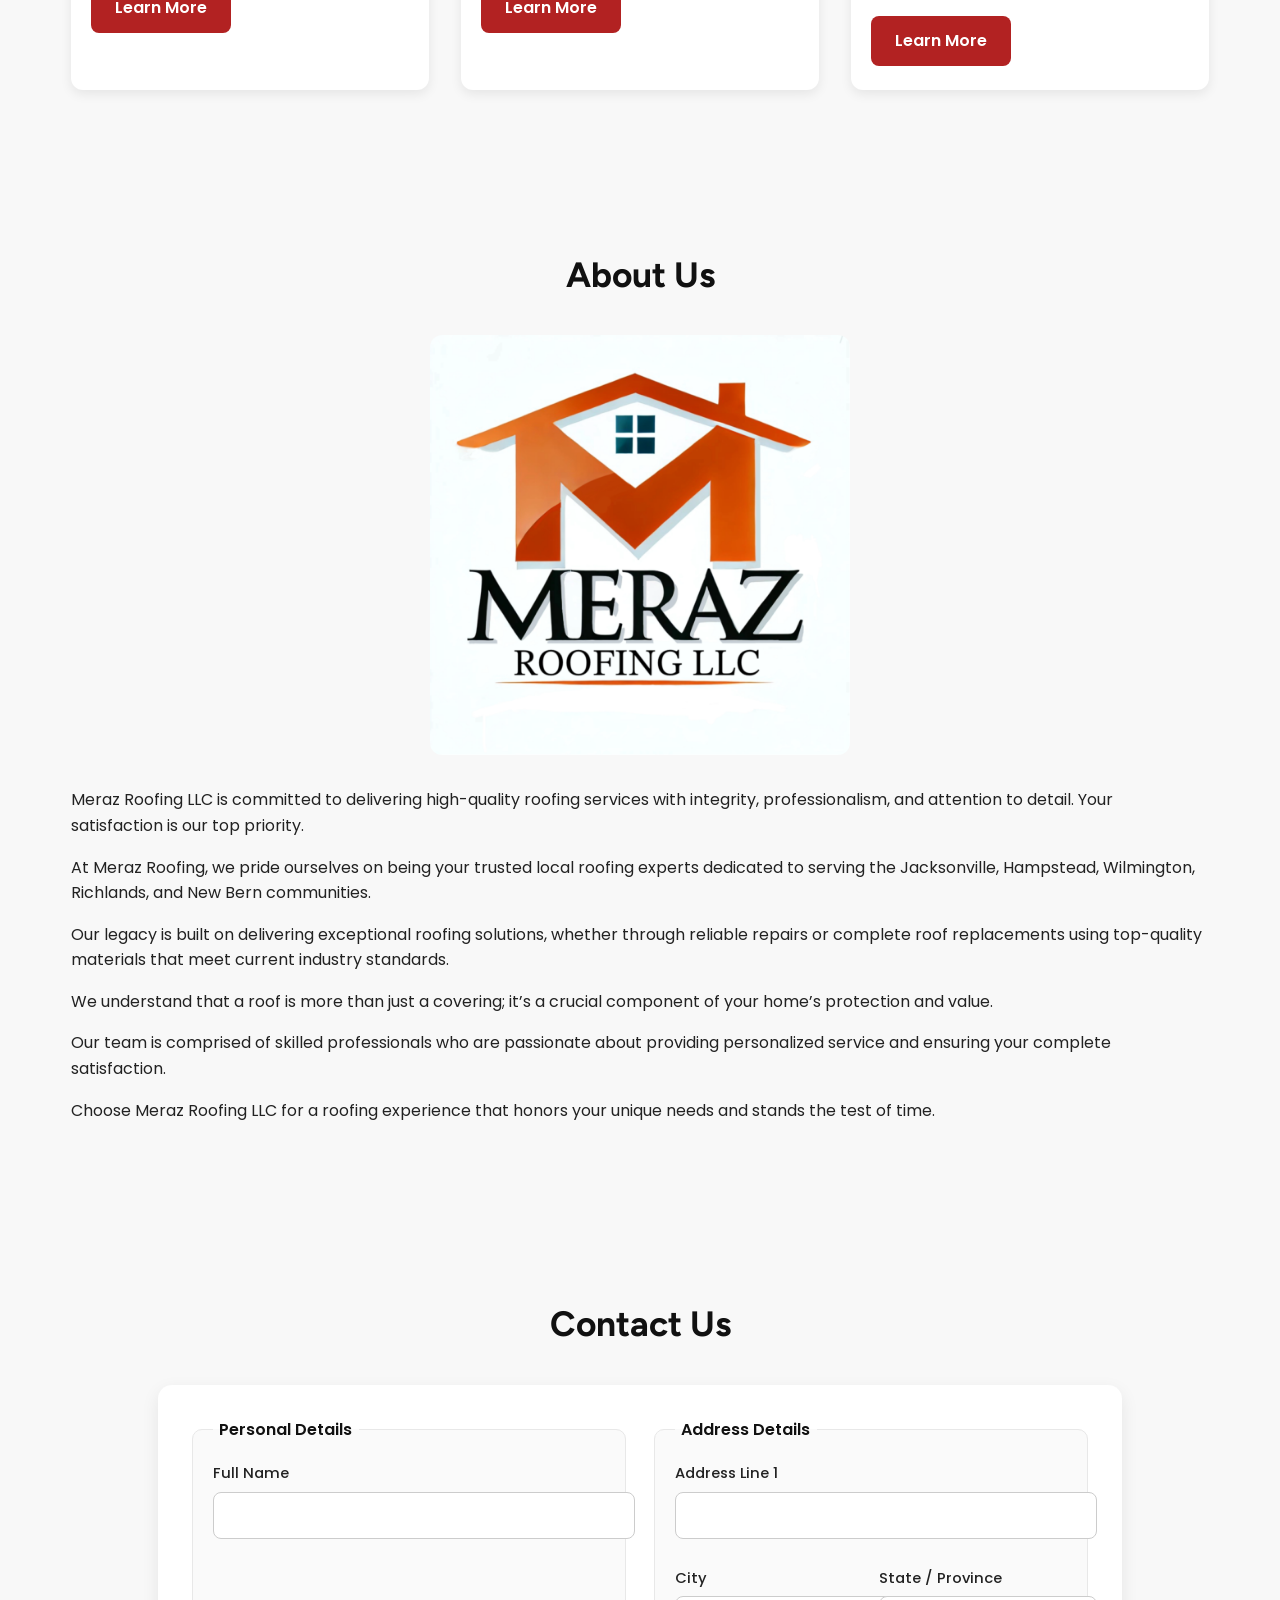
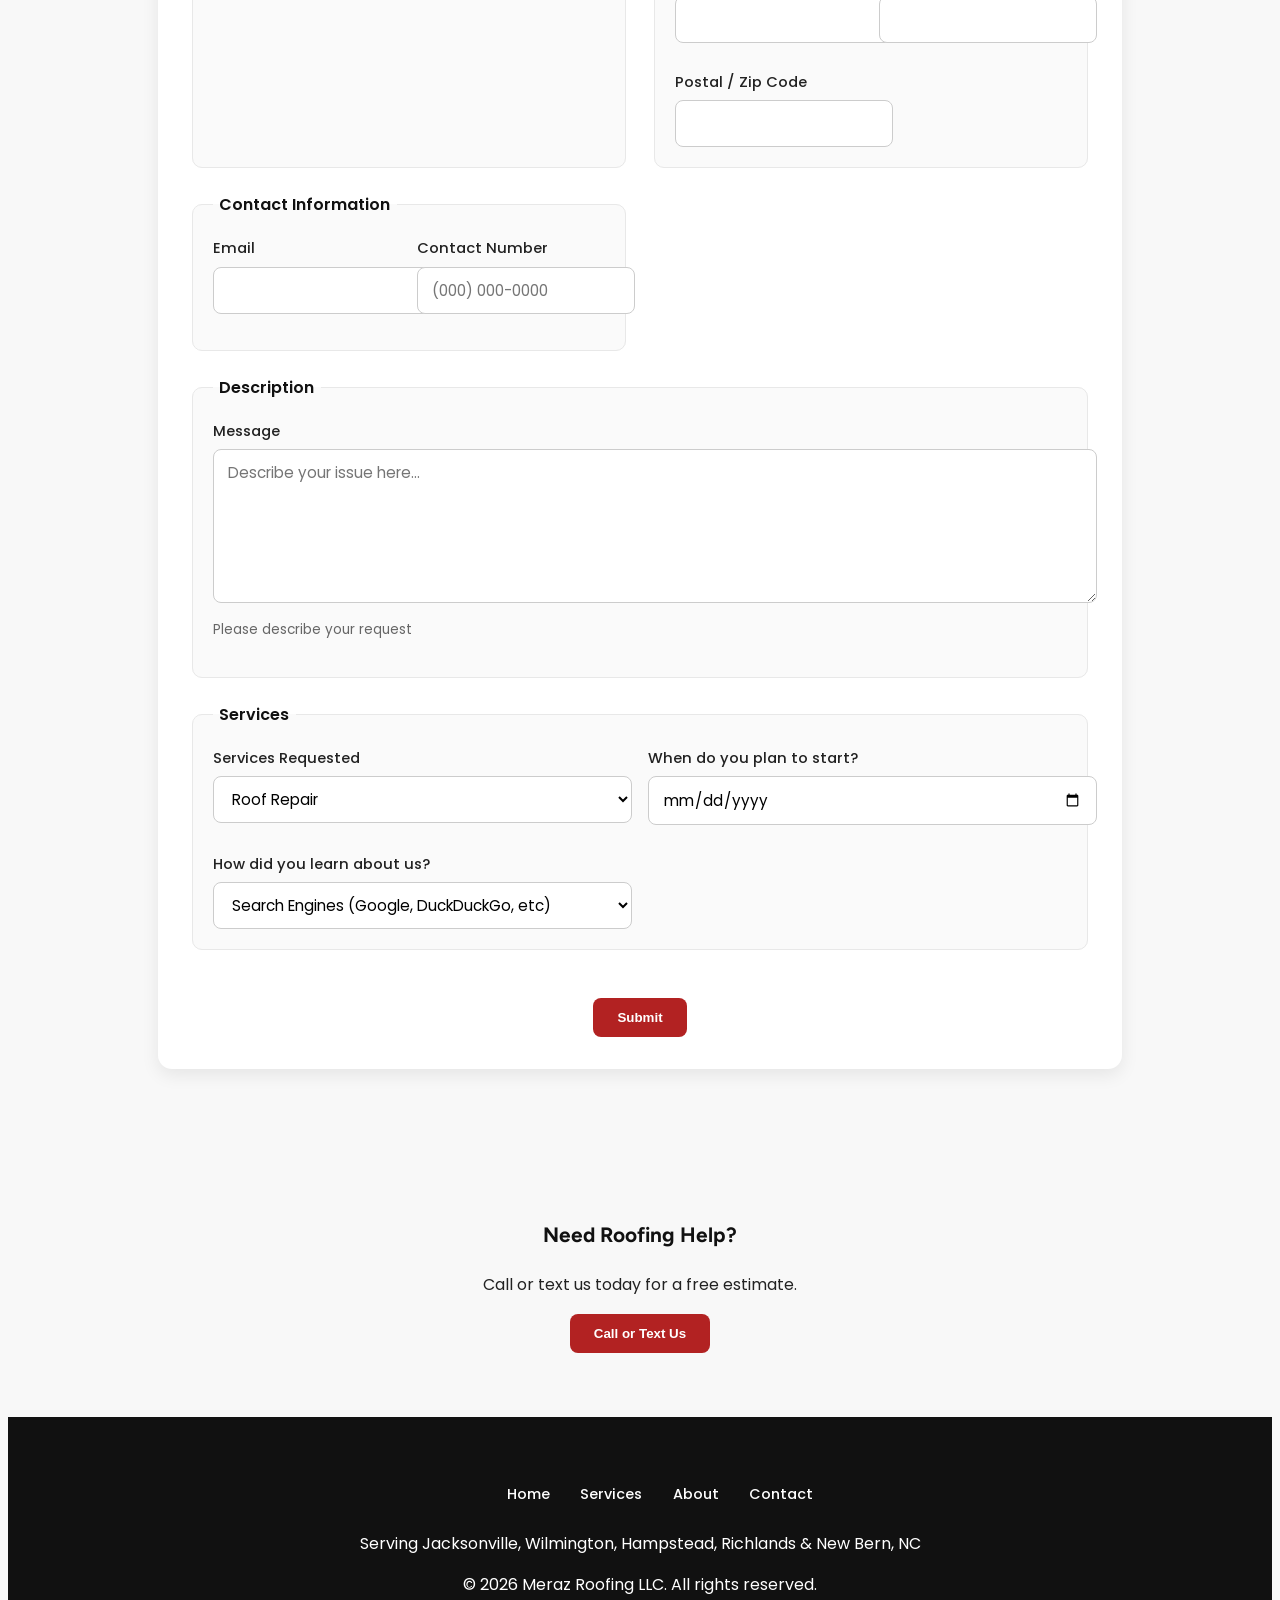
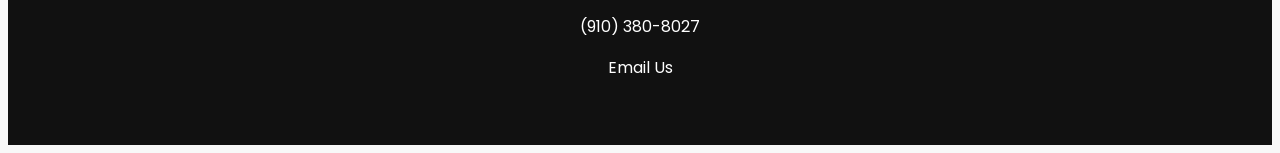
==== commit f3e1149e: "Update index.html" ====
--- a/index.html
+++ b/index.html
@@ -606,6 +606,6 @@
     lastScrollTop = scrollTop <= 0 ? 0 : scrollTop;
   });
 </script>
-  
+
 </body>
 </html>
--- a/styles.css
+++ b/styles.css
@@ -381,8 +381,9 @@
 
 fieldset:nth-child(2) {
   display: grid;
-  grid-template-columns: 1fr 1fr;
-  gap: 1rem;
+  grid-template-columns: repeat(2, minmax(0, 1fr));
+  column-gap: 1rem;
+  row-gap: 0.75rem;
 }
 
 fieldset:nth-child(2) legend {
@@ -397,11 +398,28 @@
 
 fieldset:nth-child(5) {
   display: grid;
-  grid-template-columns: 1fr 1fr;
+  grid-template-columns: repeat(2, minmax(0, 1fr));
+  column-gap: 1rem;
+  row-gap: 0.75rem;
+}
+
+fieldset:nth-child(5) legend {
+  grid-column: 1 / -1;
+}
+
+fieldset:nth-child(5) .fs-field {
+  min-width: 0;
+}
+
+/* CONTACT GRID */
+
+fieldset:nth-child(3) {
+  display: grid;
+  grid-template-columns: repeat(2, minmax(0, 1fr));
   gap: 1rem;
 }
 
-fieldset:nth-child(5) legend {
+fieldset:nth-child(3) legend {
   grid-column: 1 / -1;
 }
 
@@ -413,6 +431,8 @@
 .fs-select,
 .fs-textarea {
   width: 100%;
+  max-width: 100%;
+  min-width: 0;
 
   padding: 11px 14px;
 
@@ -645,6 +665,12 @@
 
 @media (max-width: 768px) {
 
+  fieldset:nth-child(2),
+  fieldset:nth-child(3),
+  fieldset:nth-child(5) {
+    grid-template-columns: 1fr;
+  }
+
   header .container {
     flex-direction: column;
     align-items: center;
@@ -747,3 +773,4 @@
   }
 }
 ```
+
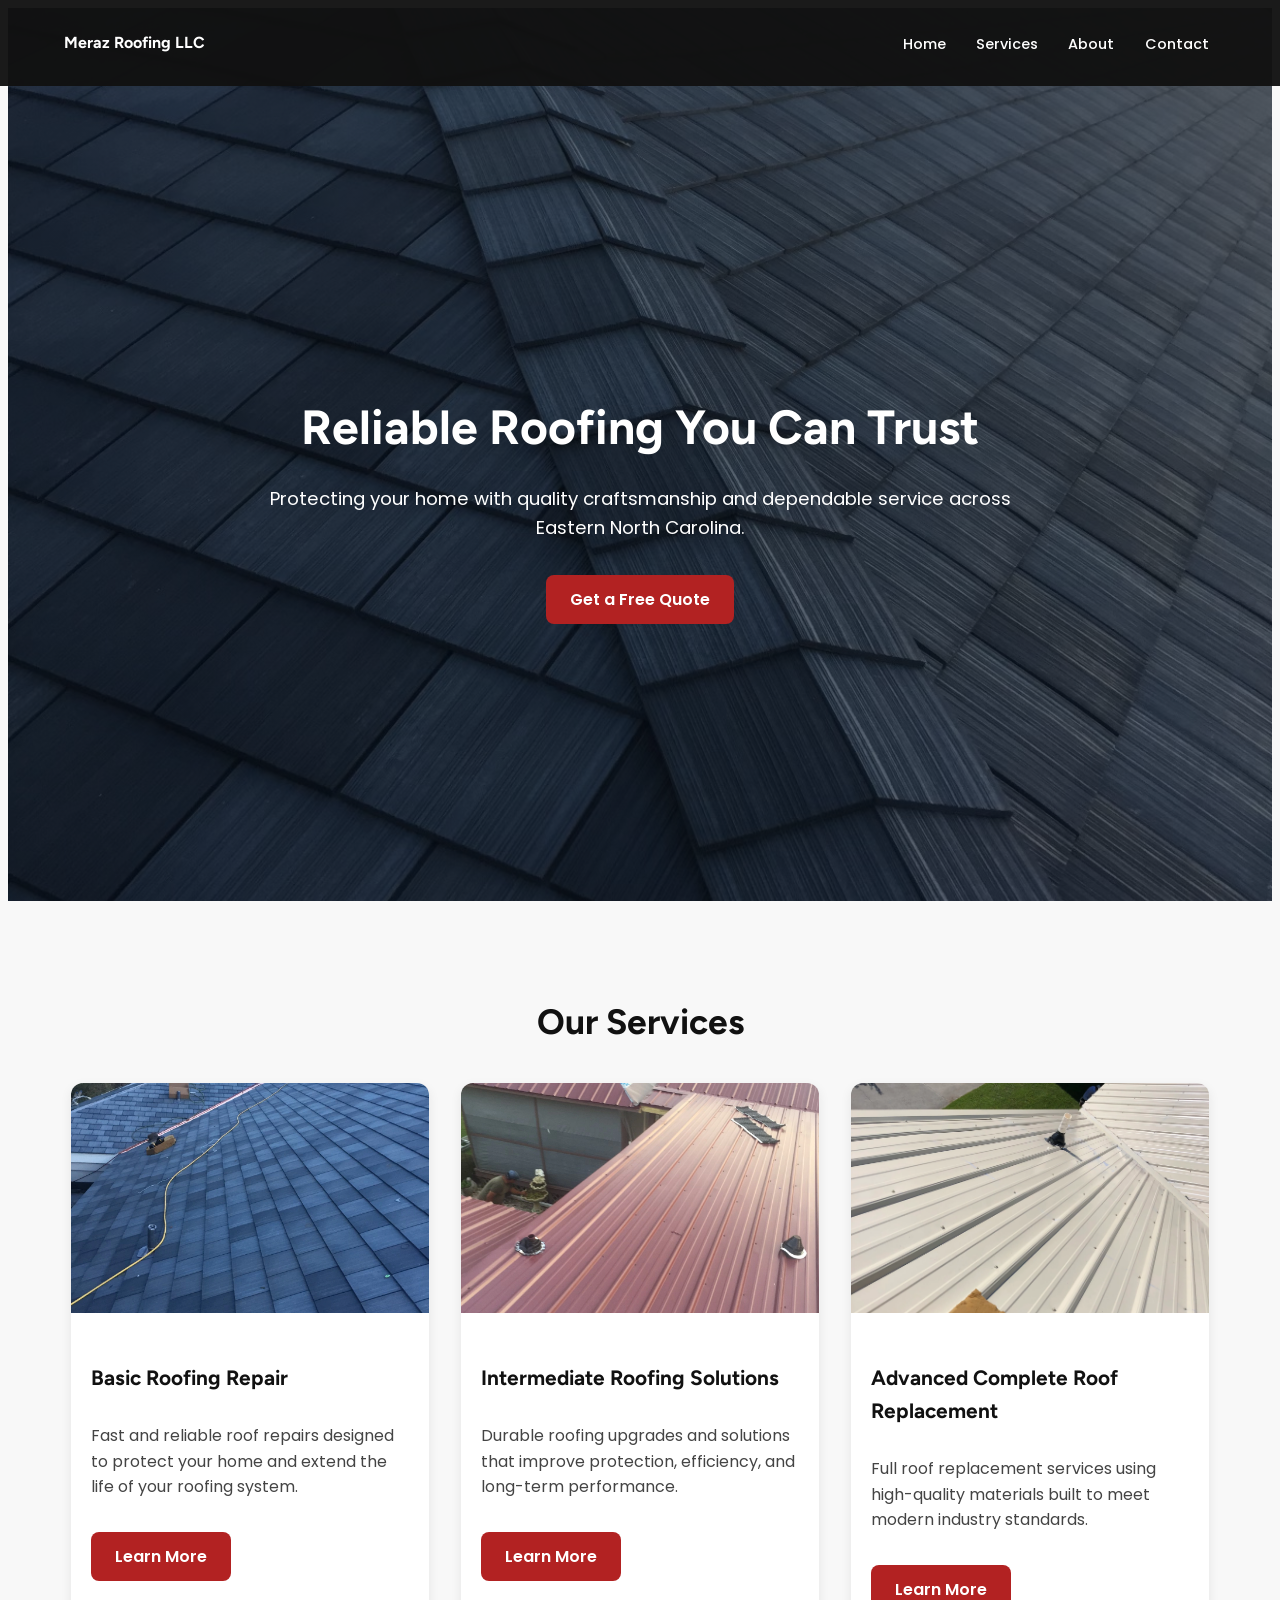
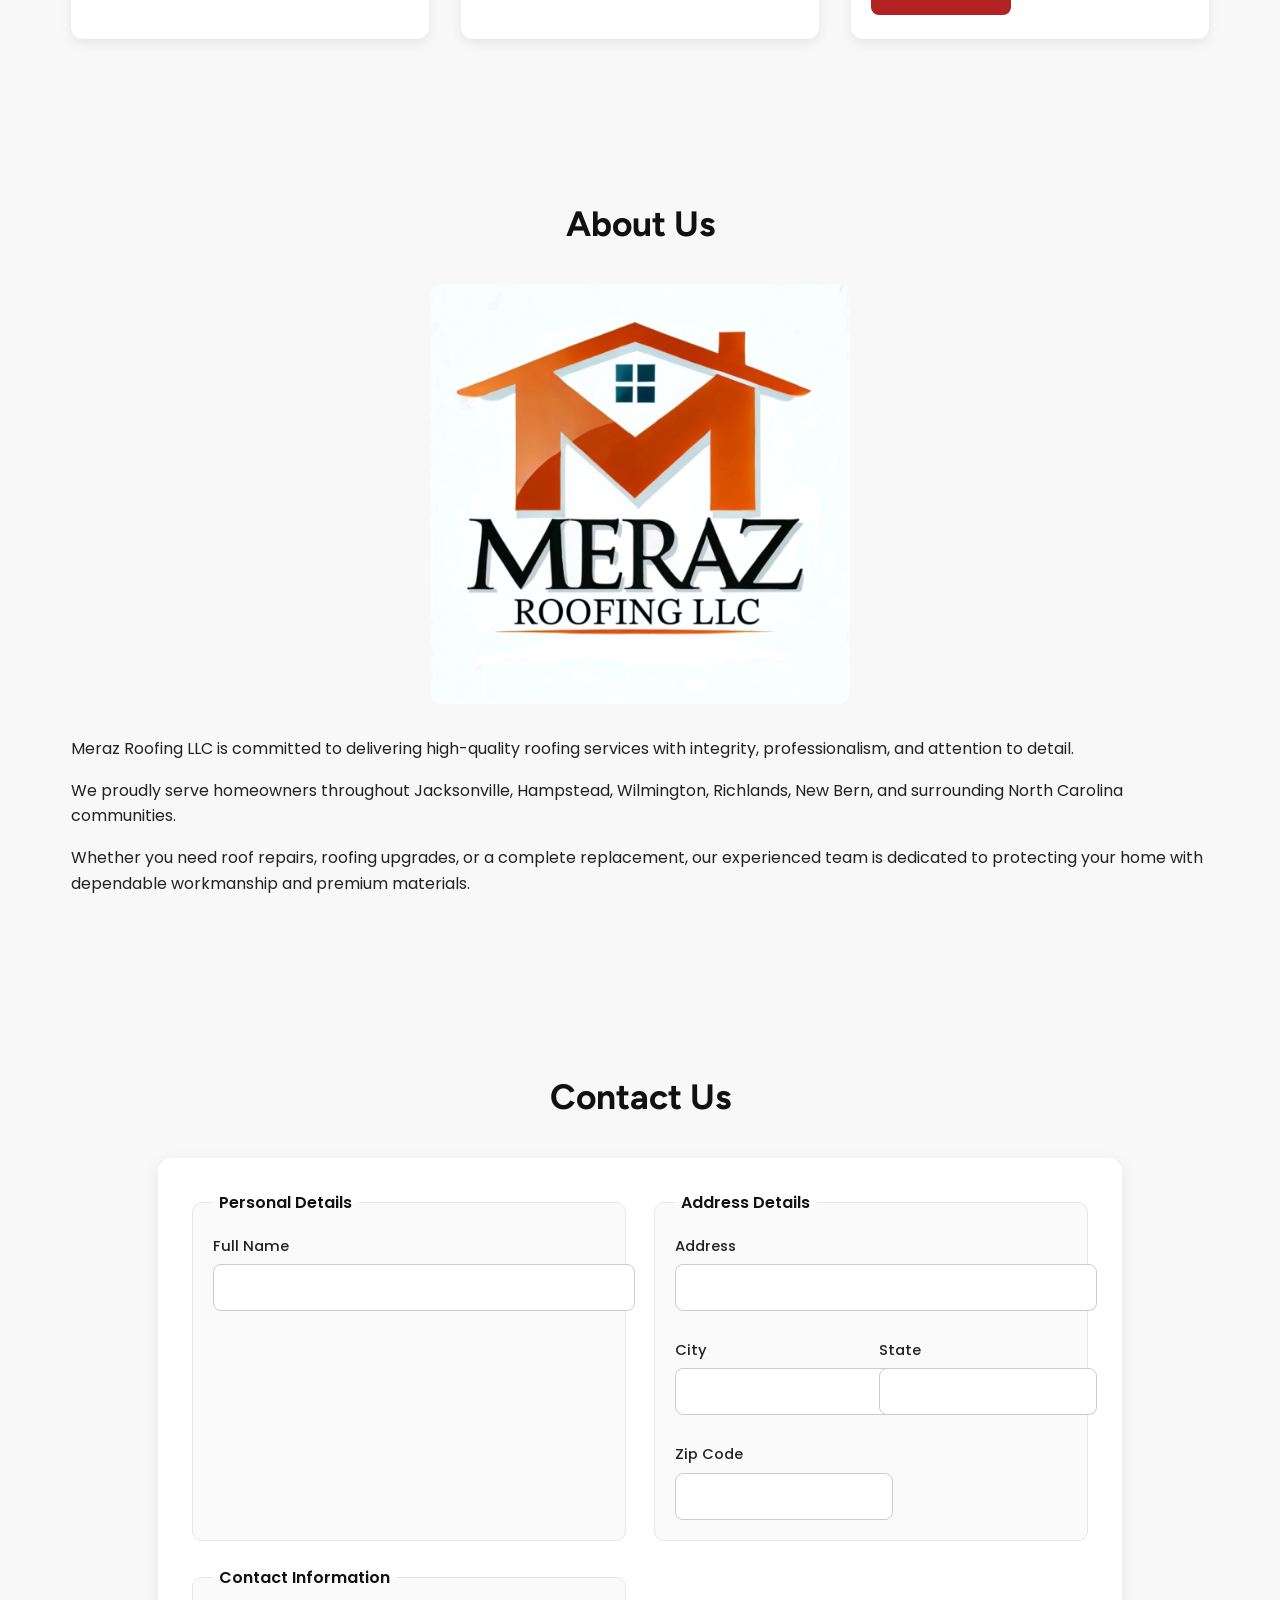
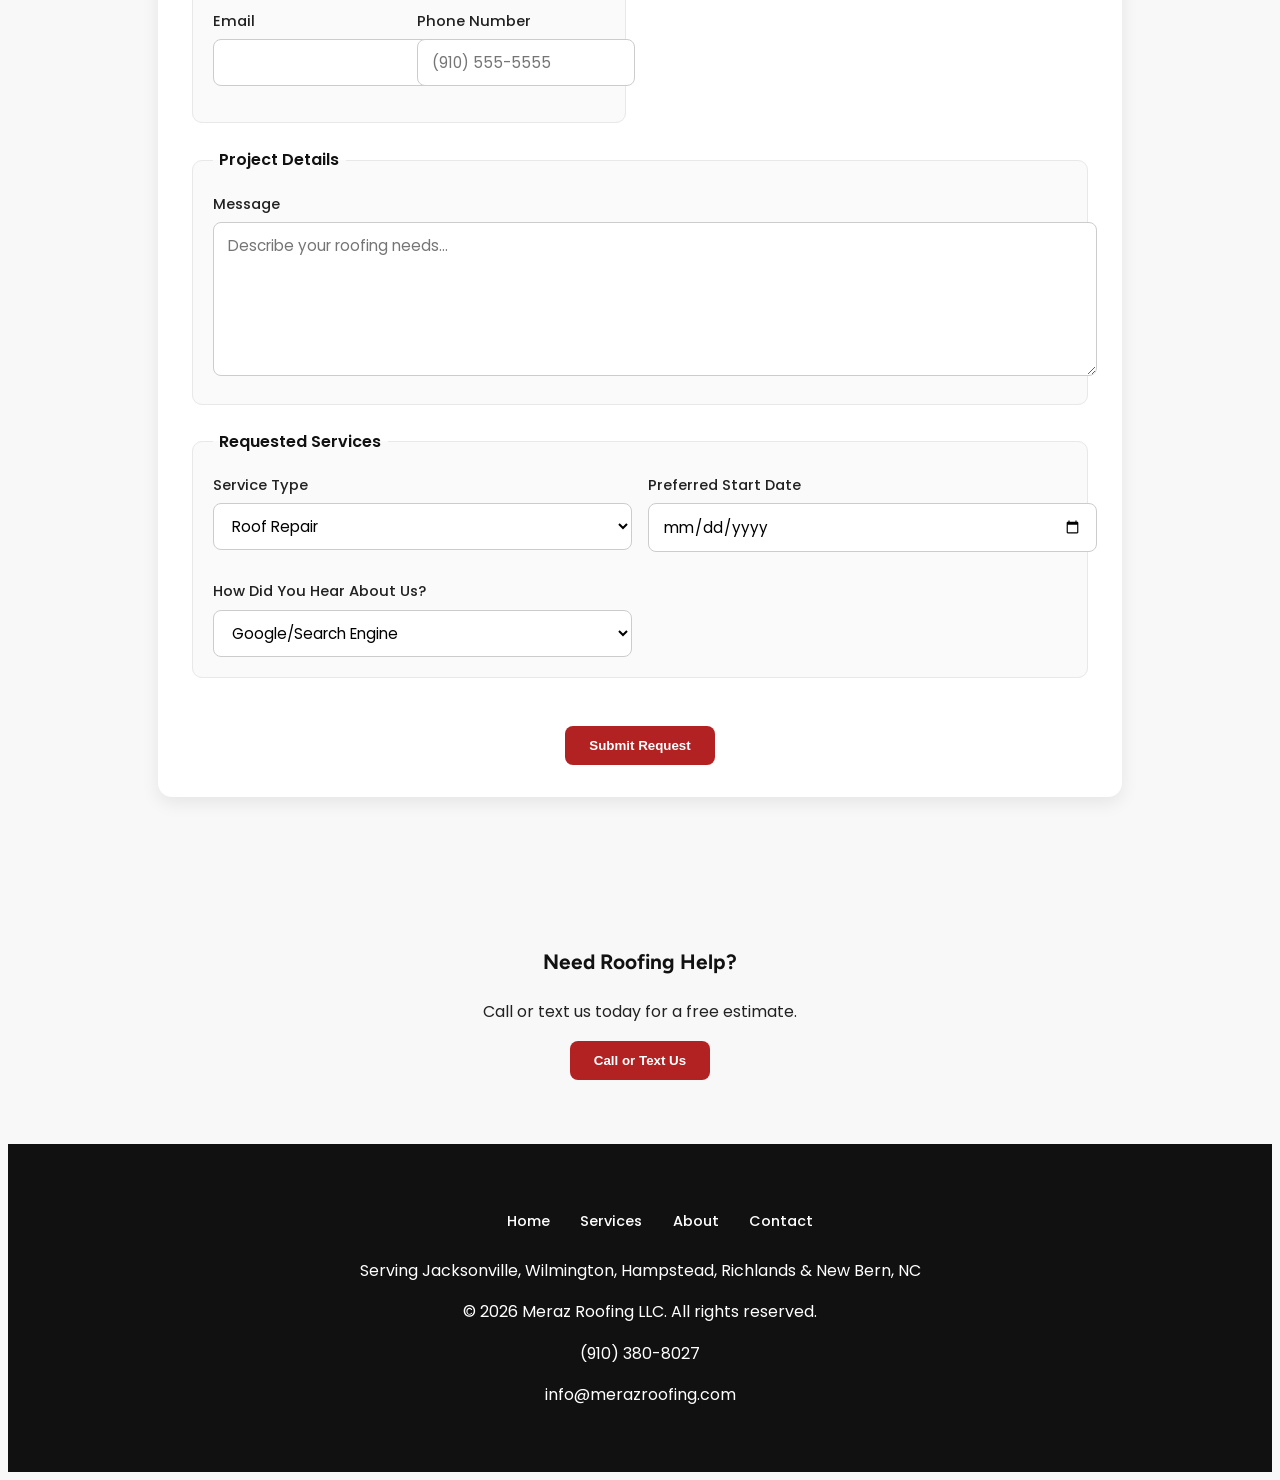
==== commit c67a0bce: "Update index.html" ====
--- a/index.html
+++ b/index.html
@@ -1,37 +1,80 @@
 <!DOCTYPE html>
 <html lang="en">
 <head>
+
   <meta charset="UTF-8">
-  <meta name="viewport" content="width=device-width, initial-scale=1.0">
 
   <meta
-    name="description"
-    content="Meraz Roofing LLC provides roof repair, roof replacement, gutter installation, siding, and new construction roofing services in Jacksonville, Wilmington, Hampstead, Richlands, and New Bern, NC."
-  >
-
-  <meta property="og:title" content="Meraz Roofing LLC">
-  <meta property="og:description" content="Professional roofing services in Jacksonville, Wilmington, Hampstead, Richlands, and New Bern, NC.">
-  <meta property="og:type" content="website">
-  <meta property="og:image" content="images/hero.webp">
-
-  <link rel="icon" href="images/favicon/favicon.ico">
-
-  <!-- Google Fonts -->
-  <link rel="preconnect" href="https://fonts.googleapis.com">
-  <link rel="preconnect" href="https://fonts.gstatic.com" crossorigin>
-
-  <link
-    href="https://fonts.googleapis.com/css2?family=Figtree:ital,wght@0,300..900;1,300..900&family=Poppins:wght@100;200;300;400;500;600;700;800;900&display=swap"
-    rel="stylesheet"
+    name="viewport"
+    content="width=device-width, initial-scale=1.0"
   >
 
   <title>
     Meraz Roofing LLC | Roof Repair & Replacement Services
   </title>
 
+  <!-- SEO -->
+  <meta
+    name="description"
+    content="Meraz Roofing LLC provides roof repair, roof replacement, gutter installation, siding, and new construction roofing services in Jacksonville, Wilmington, Hampstead, Richlands, New Bern, and surrounding North Carolina areas."
+  >
+
+  <meta
+    name="keywords"
+    content="roofing contractor Jacksonville NC, roof repair Wilmington NC, roof replacement Hampstead NC, Meraz Roofing LLC"
+  >
+
+  <meta name="author" content="Meraz Roofing LLC">
+
+  <!-- Open Graph -->
+  <meta property="og:title" content="Meraz Roofing LLC">
+
+  <meta
+    property="og:description"
+    content="Professional roofing services in Jacksonville, Wilmington, Hampstead, Richlands, and New Bern, NC."
+  >
+
+  <meta property="og:type" content="website">
+
+  <meta
+    property="og:image"
+    content="https://merazroofing.com/images/hero.webp"
+  >
+
+  <meta
+    property="og:url"
+    content="https://merazroofing.com/"
+  >
+
+  <!-- Canonical -->
+  <link
+    rel="canonical"
+    href="https://merazroofing.com/"
+  >
+
+  <!-- Favicon -->
+  <link
+    rel="icon"
+    href="images/favicon/favicon.ico"
+    type="image/x-icon"
+  >
+
+  <!-- Fonts -->
+  <link rel="preconnect" href="https://fonts.googleapis.com">
+
+  <link
+    rel="preconnect"
+    href="https://fonts.gstatic.com"
+    crossorigin
+  >
+
+  <link
+    href="https://fonts.googleapis.com/css2?family=Figtree:wght@300;400;500;600;700;800;900&family=Poppins:wght@100;200;300;400;500;600;700;800;900&display=swap"
+    rel="stylesheet"
+  >
+
+  <!-- CSS -->
   <link rel="stylesheet" href="styles.css">
-
-  <link rel="canonical" href="https://merazroofing.com/">
 
   <!-- STRUCTURED DATA -->
   <script type="application/ld+json">
@@ -39,6 +82,7 @@
     "@context": "https://schema.org",
     "@type": "RoofingContractor",
     "name": "Meraz Roofing LLC",
+    "url": "https://merazroofing.com",
     "telephone": "+1-910-380-8027",
     "email": "info@merazroofing.com",
     "areaServed": [
@@ -49,7 +93,7 @@
       "New Bern NC",
       "Mount Olive NC"
     ],
-    "url": "https://merazroofing.com"
+    "image": "https://merazroofing.com/images/hero.webp"
   }
   </script>
 
@@ -58,23 +102,52 @@
 <body>
 
   <!-- HEADER -->
-  <header>
+  <header id="site-header">
+
     <div class="container">
 
-      <h1>
-        Roofing Services in Jacksonville, NC | Meraz Roofing LLC
-      </h1>
+      <a href="#hero" class="logo-link">
+
+        <h1>
+          Meraz Roofing LLC
+        </h1>
+
+      </a>
 
       <nav aria-label="Main navigation">
+
         <ul>
-          <li><a href="#hero">Home</a></li>
-          <li><a href="#services">Services</a></li>
-          <li><a href="#about">About</a></li>
-          <li><a href="#contact">Contact</a></li>
+
+          <li>
+            <a href="#hero">
+              Home
+            </a>
+          </li>
+
+          <li>
+            <a href="#services">
+              Services
+            </a>
+          </li>
+
+          <li>
+            <a href="#about">
+              About
+            </a>
+          </li>
+
+          <li>
+            <a href="#contact">
+              Contact
+            </a>
+          </li>
+
         </ul>
+
       </nav>
 
     </div>
+
   </header>
 
   <!-- MAIN -->
@@ -84,15 +157,19 @@
     <section id="hero">
 
       <div class="hero-content">
-        <h2>Reliable Roofing You Can Trust</h2>
+
+        <h2>
+          Reliable Roofing You Can Trust
+        </h2>
 
         <p>
-          Protecting your home with quality craftsmanship.
+          Protecting your home with quality craftsmanship and dependable service across Eastern North Carolina.
         </p>
 
         <a href="#contact" class="btn">
           Get a Free Quote
         </a>
+
       </div>
 
     </section>
@@ -100,30 +177,44 @@
     <!-- SERVICES -->
     <section id="services" class="container">
 
-      <h2>Our Services</h2>
+      <h2>
+        Our Services
+      </h2>
 
       <div class="services">
 
-        <!-- BASIC REPAIR -->
+        <!-- BASIC -->
         <article class="service">
 
           <picture>
-            <source srcset="images/basic-repair.webp" type="image/webp">
+
+            <source
+              srcset="images/basic-repair.webp"
+              type="image/webp"
+            >
 
             <img
               src="images/basic-repair.jpeg"
-              alt="Basic Roofing Repair"
+              alt="Basic Roofing Repair Service"
               loading="lazy"
-            >
+              width="600"
+              height="400"
+            >
+
           </picture>
 
-          <h3>Basic Roofing Repair</h3>
+          <h3>
+            Basic Roofing Repair
+          </h3>
 
           <p>
-            Our Basic Roofing Repair is designed for quick fixes that maintain integrity without breaking the bank. Experience quality and reliability in every shingle we install.
+            Fast and reliable roof repairs designed to protect your home and extend the life of your roofing system.
           </p>
 
-          <a href="basic-roofing-repair.html" class="service-btn">
+          <a
+            href="basic-roofing-repair.html"
+            class="service-btn"
+          >
             Learn More
           </a>
 
@@ -133,22 +224,34 @@
         <article class="service">
 
           <picture>
-            <source srcset="images/intermediate-solutions.webp" type="image/webp">
+
+            <source
+              srcset="images/intermediate-solutions.webp"
+              type="image/webp"
+            >
 
             <img
               src="images/intermediate-solutions.jpeg"
               alt="Intermediate Roofing Solutions"
               loading="lazy"
-            >
+              width="600"
+              height="400"
+            >
+
           </picture>
 
-          <h3>Intermediate Roofing Solutions</h3>
+          <h3>
+            Intermediate Roofing Solutions
+          </h3>
 
           <p>
-            Our Intermediate Roofing Solutions provide enhanced durability, ensuring your roof withstands the elements. Trust us to elevate your roofing experience with professional care.
+            Durable roofing upgrades and solutions that improve protection, efficiency, and long-term performance.
           </p>
 
-          <a href="intermediate-roofing-solutions.html" class="service-btn">
+          <a
+            href="intermediate-roofing-solutions.html"
+            class="service-btn"
+          >
             Learn More
           </a>
 
@@ -158,22 +261,34 @@
         <article class="service">
 
           <picture>
-            <source srcset="images/roof-replacement.webp" type="image/webp">
+
+            <source
+              srcset="images/roof-replacement.webp"
+              type="image/webp"
+            >
 
             <img
               src="images/roof-replacement.jpeg"
-              alt="Advanced Roof Replacement"
+              alt="Advanced Roof Replacement Service"
               loading="lazy"
-            >
+              width="600"
+              height="400"
+            >
+
           </picture>
 
-          <h3>Advanced Complete Roof Replacement</h3>
+          <h3>
+            Advanced Complete Roof Replacement
+          </h3>
 
           <p>
-            Opt for our Advanced Complete Roof Replacement service, where we utilize the latest materials adhering to current standards, leaving your home safe and stylish for years to come.
+            Full roof replacement services using high-quality materials built to meet modern industry standards.
           </p>
 
-          <a href="advanced-roof-replacement.html" class="service-btn">
+          <a
+            href="advanced-roof-replacement.html"
+            class="service-btn"
+          >
             Learn More
           </a>
 
@@ -186,66 +301,71 @@
     <!-- ABOUT -->
     <section id="about" class="container">
 
-      <h2>About Us</h2>
+      <h2>
+        About Us
+      </h2>
 
       <picture>
-        <source srcset="images/about.webp" type="image/webp">
+
+        <source
+          srcset="images/about.webp"
+          type="image/webp"
+        >
 
         <img
           src="images/about.jpg"
-          alt="About Meraz Roofing"
+          alt="Meraz Roofing LLC team"
           loading="lazy"
+          width="700"
+          height="500"
         >
+
       </picture>
 
-      <p>
-        Meraz Roofing LLC is committed to delivering high-quality roofing services with integrity, professionalism, and attention to detail. Your satisfaction is our top priority.
-      </p>
-
-      <p>
-        At Meraz Roofing, we pride ourselves on being your trusted local roofing experts dedicated to serving the Jacksonville, Hampstead, Wilmington, Richlands, and New Bern communities.
-      </p>
-
-      <p>
-        Our legacy is built on delivering exceptional roofing solutions, whether through reliable repairs or complete roof replacements using top-quality materials that meet current industry standards.
-      </p>
-
-      <p>
-        We understand that a roof is more than just a covering; it’s a crucial component of your home’s protection and value.
-      </p>
-
-      <p>
-        Our team is comprised of skilled professionals who are passionate about providing personalized service and ensuring your complete satisfaction.
-      </p>
-
-      <p>
-        Choose Meraz Roofing LLC for a roofing experience that honors your unique needs and stands the test of time.
-      </p>
+      <div class="about-content">
+
+        <p>
+          Meraz Roofing LLC is committed to delivering high-quality roofing services with integrity, professionalism, and attention to detail.
+        </p>
+
+        <p>
+          We proudly serve homeowners throughout Jacksonville, Hampstead, Wilmington, Richlands, New Bern, and surrounding North Carolina communities.
+        </p>
+
+        <p>
+          Whether you need roof repairs, roofing upgrades, or a complete replacement, our experienced team is dedicated to protecting your home with dependable workmanship and premium materials.
+        </p>
+
+      </div>
 
     </section>
 
     <!-- CONTACT -->
     <section id="contact" class="container">
 
-      <h2>Contact Us</h2>
+      <h2>
+        Contact Us
+      </h2>
 
       <form
         action="https://formspree.io/f/xjgjnzyy"
+        method="POST"
         class="fs-form fs-layout__2-column"
-        target="_top"
-        method="POST"
       >
 
         <!-- PERSONAL -->
         <fieldset>
 
-          <legend class="fs-fieldset-title">
+          <legend>
             Personal Details
           </legend>
 
           <div class="fs-field">
 
-            <label class="fs-label" for="name">
+            <label
+              class="fs-label"
+              for="name"
+            >
               Full Name
             </label>
 
@@ -265,14 +385,17 @@
         <!-- ADDRESS -->
         <fieldset>
 
-          <legend class="fs-fieldset-title">
+          <legend>
             Address Details
           </legend>
 
           <div class="fs-field">
 
-            <label class="fs-label" for="address-1">
-              Address Line 1
+            <label
+              class="fs-label"
+              for="address-1"
+            >
+              Address
             </label>
 
             <input
@@ -287,7 +410,10 @@
 
           <div class="fs-field">
 
-            <label class="fs-label" for="city">
+            <label
+              class="fs-label"
+              for="city"
+            >
               City
             </label>
 
@@ -303,8 +429,11 @@
 
           <div class="fs-field">
 
-            <label class="fs-label" for="state">
-              State / Province
+            <label
+              class="fs-label"
+              for="state"
+            >
+              State
             </label>
 
             <input
@@ -319,8 +448,11 @@
 
           <div class="fs-field">
 
-            <label class="fs-label" for="zip-code">
-              Postal / Zip Code
+            <label
+              class="fs-label"
+              for="zip-code"
+            >
+              Zip Code
             </label>
 
             <input
@@ -335,16 +467,19 @@
 
         </fieldset>
 
-        <!-- CONTACT INFO -->
+        <!-- CONTACT -->
         <fieldset>
 
-          <legend class="fs-fieldset-title">
+          <legend>
             Contact Information
           </legend>
 
           <div class="fs-field">
 
-            <label class="fs-label" for="email">
+            <label
+              class="fs-label"
+              for="email"
+            >
               Email
             </label>
 
@@ -361,16 +496,19 @@
 
           <div class="fs-field">
 
-            <label class="fs-label" for="number">
-              Contact Number
+            <label
+              class="fs-label"
+              for="phone"
+            >
+              Phone Number
             </label>
 
             <input
               class="fs-input"
               type="tel"
-              id="number"
-              name="number"
-              placeholder="(000) 000-0000"
+              id="phone"
+              name="phone"
+              placeholder="(910) 555-5555"
               autocomplete="tel"
               required
             >
@@ -382,13 +520,16 @@
         <!-- MESSAGE -->
         <fieldset>
 
-          <legend class="fs-fieldset-title">
-            Description
+          <legend>
+            Project Details
           </legend>
 
           <div class="fs-field">
 
-            <label class="fs-label" for="message">
+            <label
+              class="fs-label"
+              for="message"
+            >
               Message
             </label>
 
@@ -396,14 +537,10 @@
               class="fs-textarea"
               id="message"
               name="message"
-              placeholder="Describe your issue here..."
+              placeholder="Describe your roofing needs..."
               required
             ></textarea>
 
-            <p class="fs-description">
-              Please describe your request
-            </p>
-
           </div>
 
         </fieldset>
@@ -411,14 +548,17 @@
         <!-- SERVICES -->
         <fieldset>
 
-          <legend class="fs-fieldset-title">
-            Services
+          <legend>
+            Requested Services
           </legend>
 
           <div class="fs-field">
 
-            <label class="fs-label" for="service-request">
-              Services Requested
+            <label
+              class="fs-label"
+              for="service-request"
+            >
+              Service Type
             </label>
 
             <select
@@ -449,8 +589,11 @@
 
           <div class="fs-field">
 
-            <label class="fs-label" for="start-date">
-              When do you plan to start?
+            <label
+              class="fs-label"
+              for="start-date"
+            >
+              Preferred Start Date
             </label>
 
             <input
@@ -458,15 +601,17 @@
               type="date"
               id="start-date"
               name="start-date"
-              required
-            >
-
-          </div>
-
-          <div class="fs-field">
-
-            <label class="fs-label" for="learn">
-              How did you learn about us?
+            >
+
+          </div>
+
+          <div class="fs-field">
+
+            <label
+              class="fs-label"
+              for="learn"
+            >
+              How Did You Hear About Us?
             </label>
 
             <select
@@ -475,20 +620,20 @@
               name="learn"
             >
 
-              <option value="search-engines">
-                Search Engines (Google, DuckDuckGo, etc)
+              <option value="google">
+                Google/Search Engine
               </option>
 
               <option value="social-media">
                 Social Media
               </option>
 
-              <option value="company-website">
+              <option value="website">
                 Company Website
               </option>
 
-              <option value="referred-to-us">
-                Referred to us — tell us in the comments
+              <option value="referral">
+                Referral
               </option>
 
             </select>
@@ -503,9 +648,8 @@
           <button
             class="fs-button"
             type="submit"
-            aria-label="Submit contact form"
           >
-            Submit
+            Submit Request
           </button>
 
         </div>
@@ -517,19 +661,31 @@
     <!-- CONTACT CTA -->
     <section class="contact-cta container">
 
-      <h3>Need Roofing Help?</h3>
+      <h3>
+        Need Roofing Help?
+      </h3>
 
       <p>
         Call or text us today for a free estimate.
       </p>
 
-      <button class="btn" onclick="toggleContactOptions()">
+      <button
+        class="btn"
+        type="button"
+        onclick="toggleContactOptions()"
+      >
         Call or Text Us
       </button>
 
-      <div id="contactOptions" class="contact-options">
-
-        <a href="tel:+19103808027" class="btn">
+      <div
+        id="contactOptions"
+        class="contact-options"
+      >
+
+        <a
+          href="tel:+19103808027"
+          class="btn"
+        >
           Call (910) 380-8027
         </a>
 
@@ -552,10 +708,31 @@
     <nav aria-label="Footer navigation">
 
       <ul>
-        <li><a href="#hero">Home</a></li>
-        <li><a href="#services">Services</a></li>
-        <li><a href="#about">About</a></li>
-        <li><a href="#contact">Contact</a></li>
+
+        <li>
+          <a href="#hero">
+            Home
+          </a>
+        </li>
+
+        <li>
+          <a href="#services">
+            Services
+          </a>
+        </li>
+
+        <li>
+          <a href="#about">
+            About
+          </a>
+        </li>
+
+        <li>
+          <a href="#contact">
+            Contact
+          </a>
+        </li>
+
       </ul>
 
     </nav>
@@ -569,15 +746,19 @@
     </p>
 
     <p>
+
       <a href="tel:+19103808027">
         (910) 380-8027
       </a>
+
     </p>
 
     <p>
+
       <a href="mailto:info@merazroofing.com">
-        Email Us
+        info@merazroofing.com
       </a>
+
     </p>
 
   </footer>
@@ -589,23 +770,40 @@
       options.classList.toggle("show");
     }
   </script>
-  
-<script>
-  let lastScrollTop = 0;
-  const header = document.querySelector("header");
-
-  window.addEventListener("scroll", function () {
-    let scrollTop = window.pageYOffset || document.documentElement.scrollTop;
-
-    if (scrollTop > lastScrollTop && scrollTop > 100) {
-      header.classList.add("hide-header");
-    } else {
-      header.classList.remove("hide-header");
-    }
-
-    lastScrollTop = scrollTop <= 0 ? 0 : scrollTop;
-  });
-</script>
+
+  <!-- HIDE HEADER ON SCROLL -->
+  <script>
+
+    let lastScrollTop = 0;
+
+    const header =
+      document.getElementById("site-header");
+
+    window.addEventListener("scroll", function () {
+
+      let scrollTop =
+        window.pageYOffset ||
+        document.documentElement.scrollTop;
+
+      if (
+        scrollTop > lastScrollTop &&
+        scrollTop > 120
+      ) {
+
+        header.classList.add("hide-header");
+
+      } else {
+
+        header.classList.remove("hide-header");
+
+      }
+
+      lastScrollTop =
+        scrollTop <= 0 ? 0 : scrollTop;
+
+    });
+
+  </script>
 
 </body>
 </html>
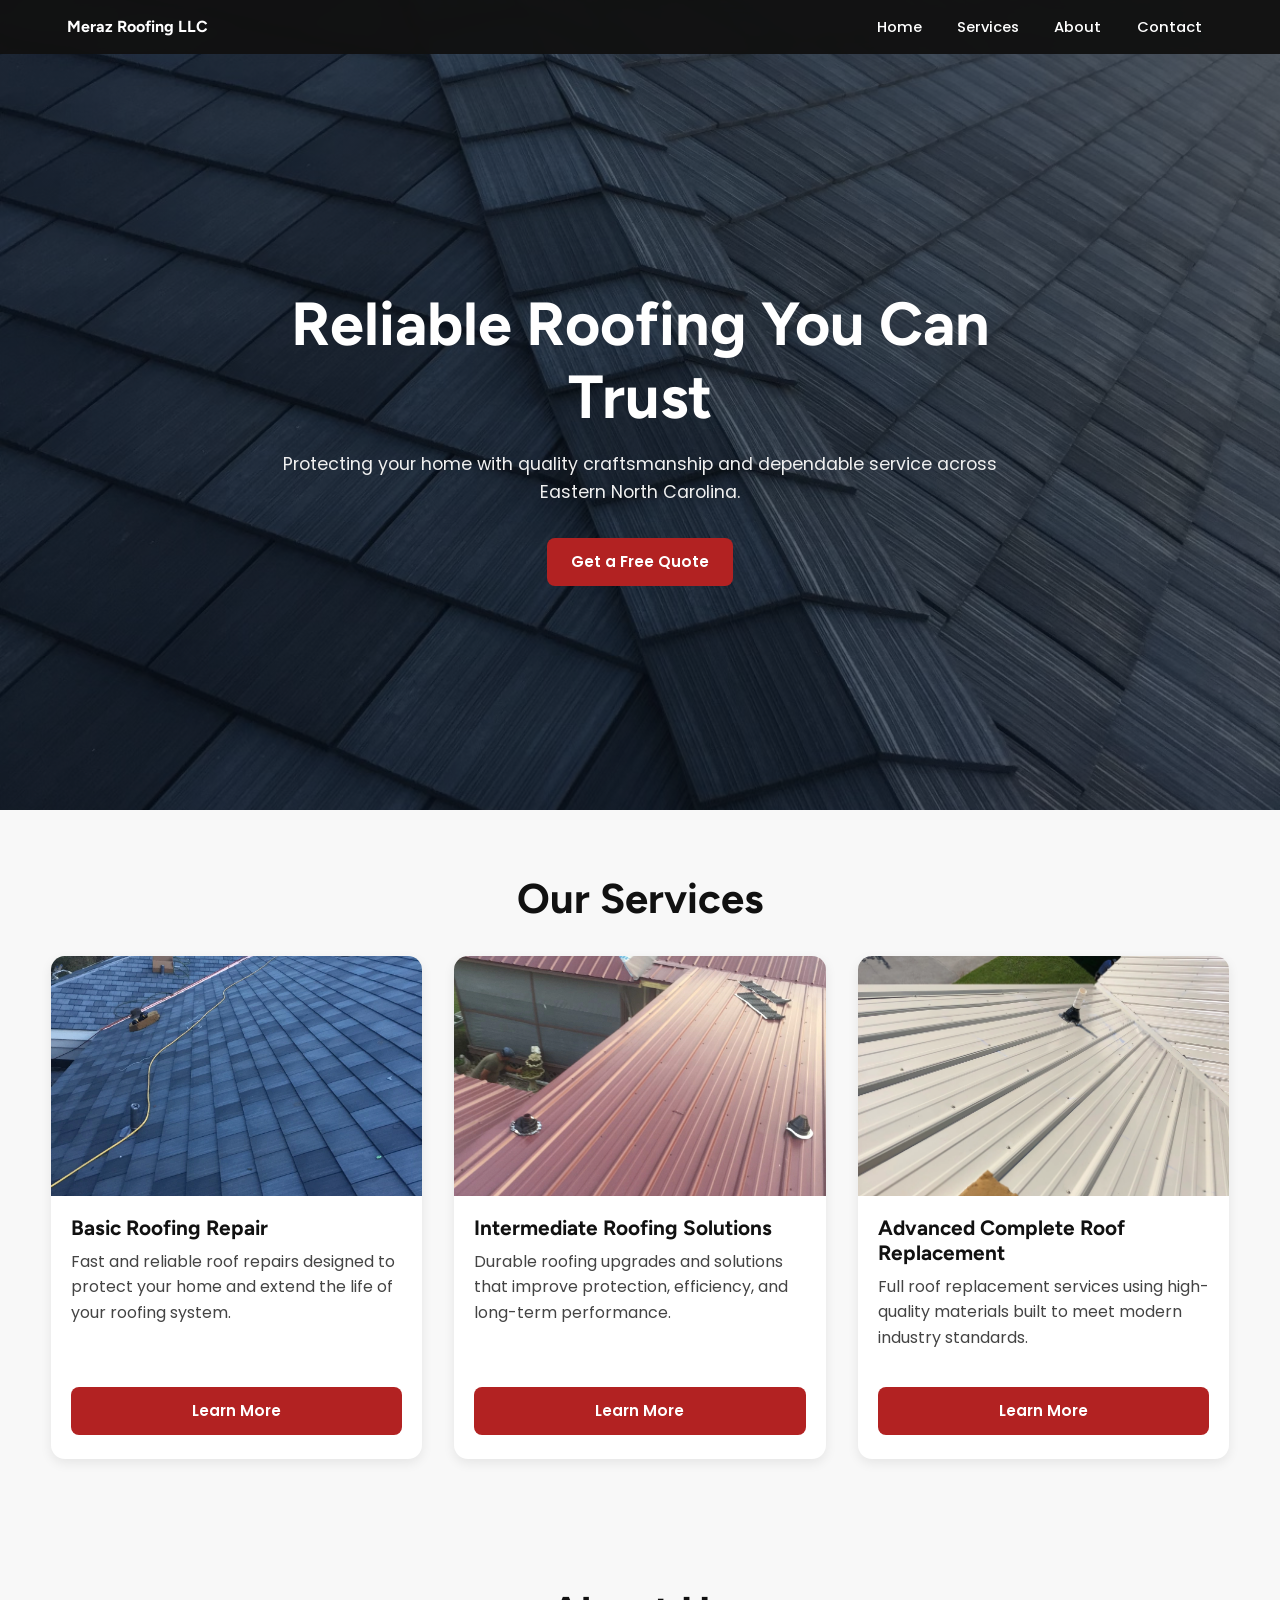
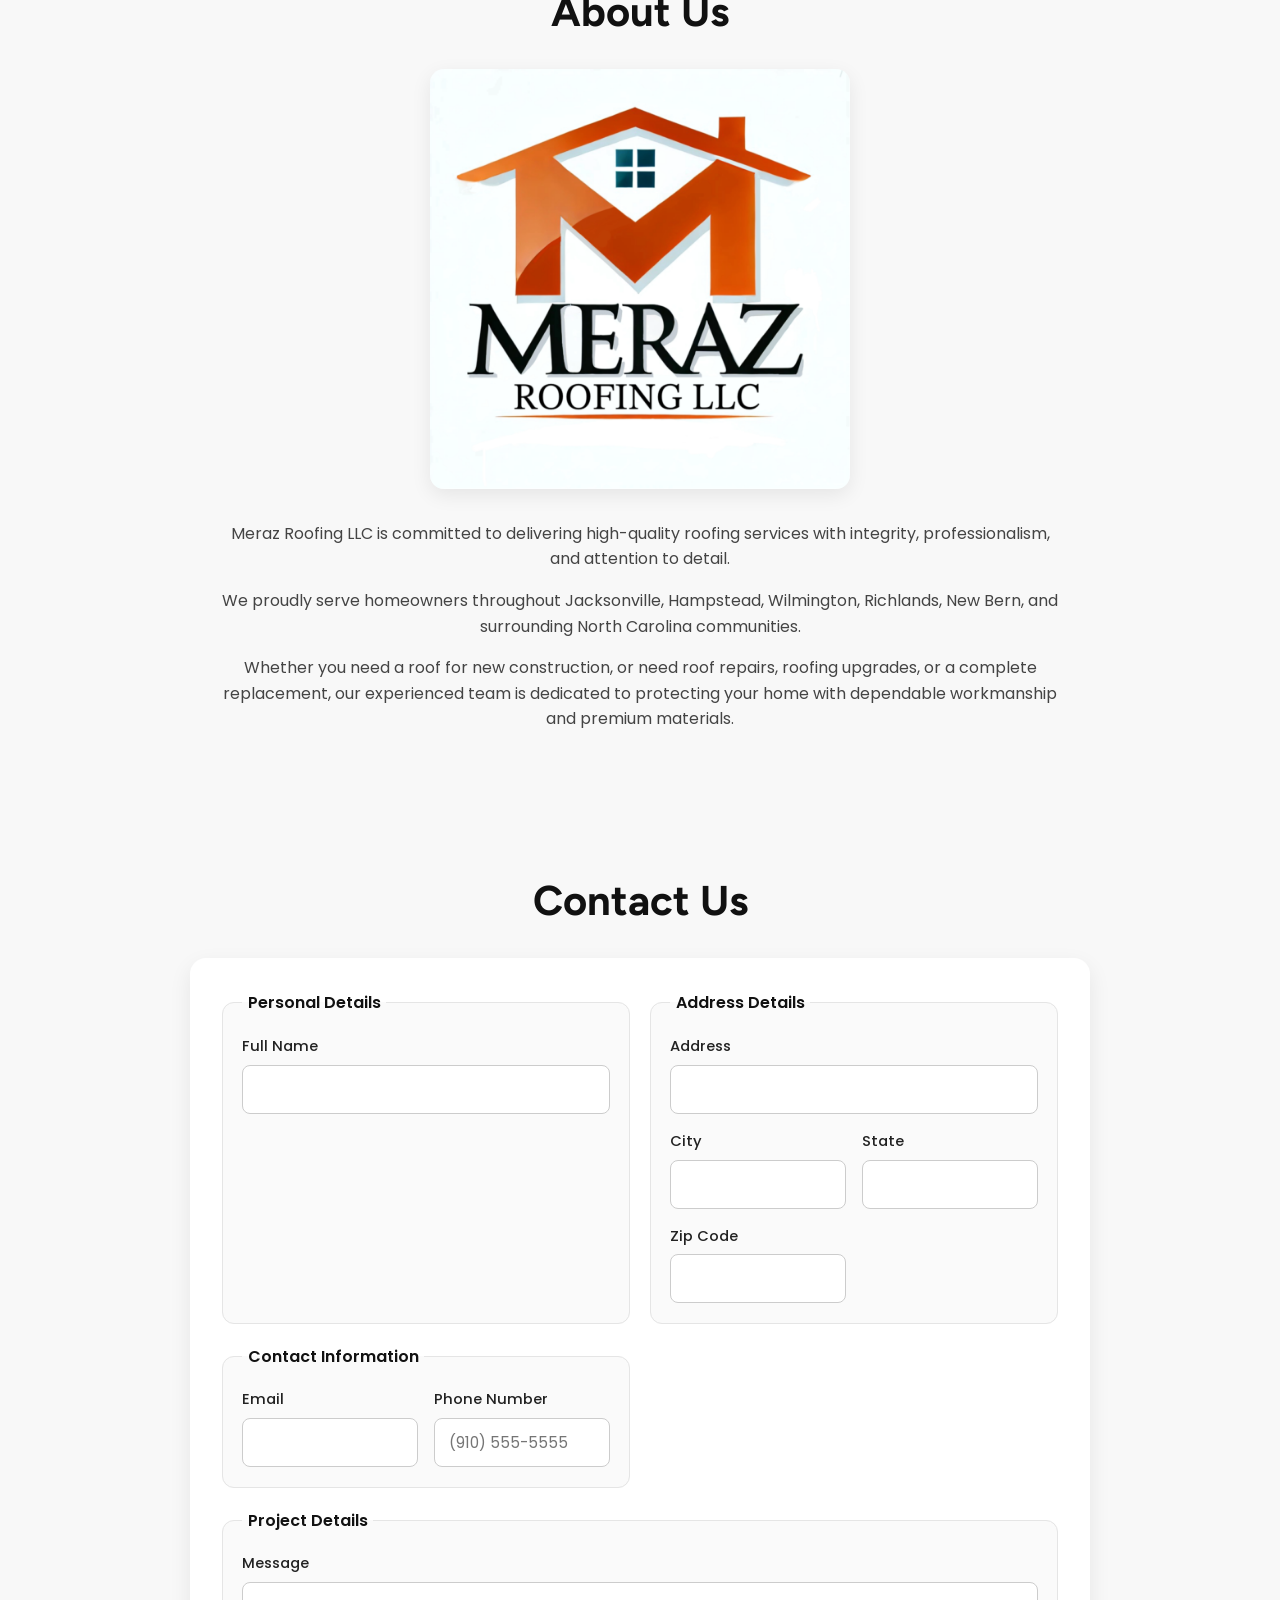
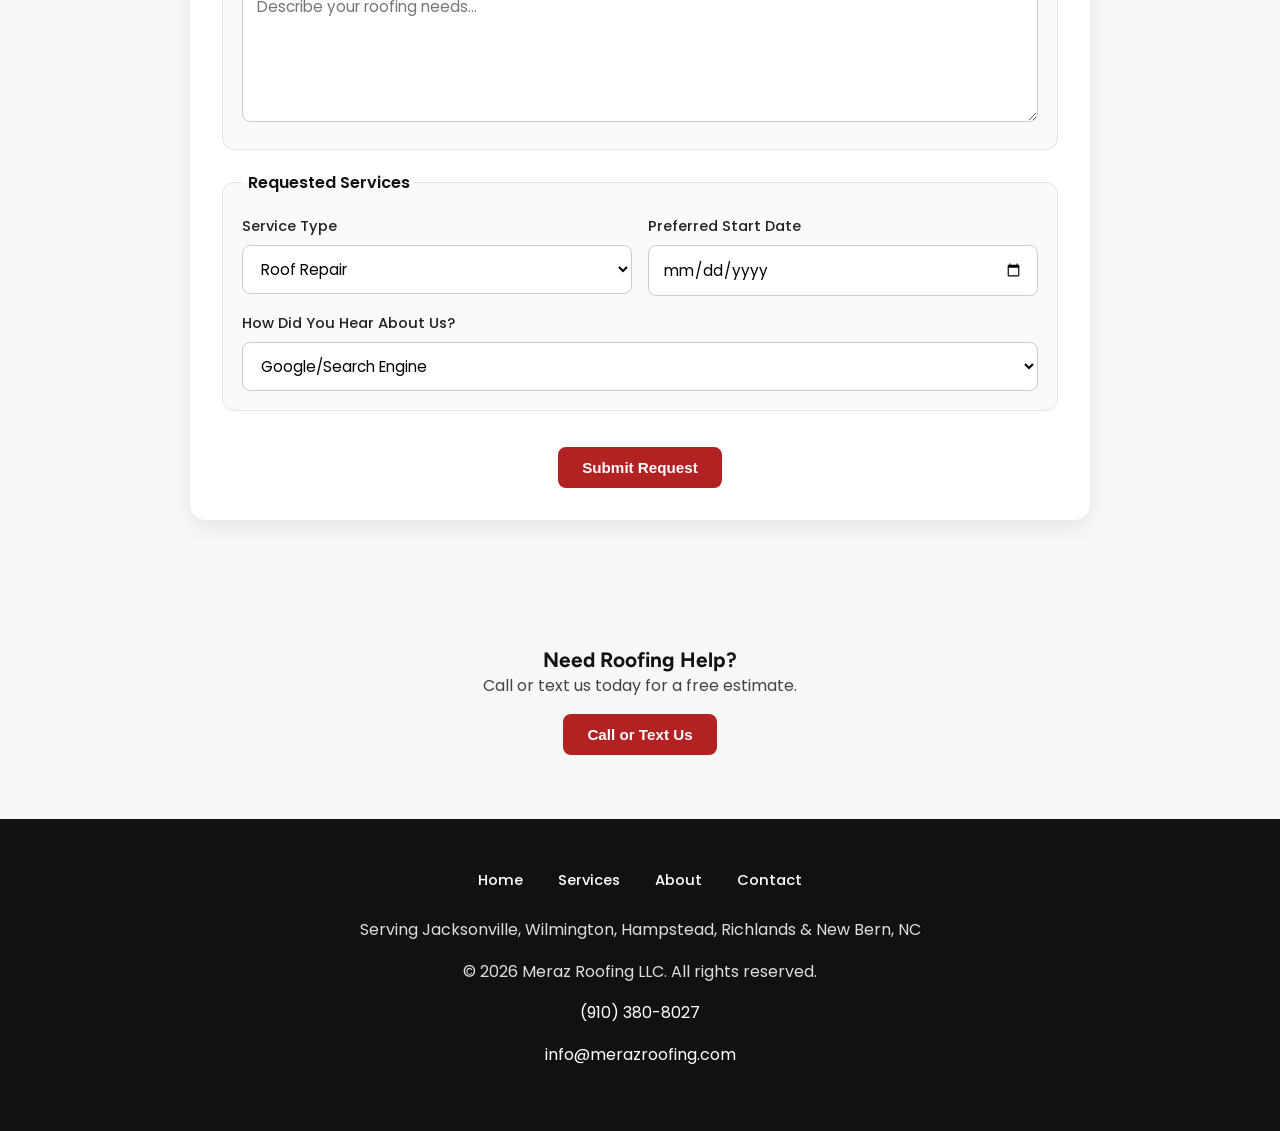
==== commit 92811ea9: "Update index.html" ====
--- a/index.html
+++ b/index.html
@@ -333,7 +333,7 @@
         </p>
 
         <p>
-          Whether you need roof repairs, roofing upgrades, or a complete replacement, our experienced team is dedicated to protecting your home with dependable workmanship and premium materials.
+          Whether you need a roof for new construction, or need roof repairs, roofing upgrades, or a complete replacement, our experienced team is dedicated to protecting your home with dependable workmanship and premium materials.
         </p>
 
       </div>
--- a/styles.css
+++ b/styles.css
@@ -1,9 +1,10 @@
-```css
 /* =========================
    GLOBAL STYLES
 ========================= */
 
-* {
+*,
+*::before,
+*::after {
   margin: 0;
   padding: 0;
   box-sizing: border-box;
@@ -18,6 +19,17 @@
   line-height: 1.6;
   color: #222;
   background-color: #f8f8f8;
+  overflow-x: hidden;
+}
+
+/* =========================
+   MEDIA
+========================= */
+
+img,
+picture {
+  max-width: 100%;
+  display: block;
 }
 
 /* =========================
@@ -25,8 +37,7 @@
 ========================= */
 
 .container {
-  width: 90%;
-  max-width: 1200px;
+  width: min(92%, 1200px);
   margin: 0 auto;
   padding: 4rem 0;
 }
@@ -41,14 +52,15 @@
   font-family: "Figtree", sans-serif;
   font-weight: 700;
   color: #111;
+  line-height: 1.2;
 }
 
 h1 {
-  font-size: 1.2rem;
+  font-size: 1.1rem;
 }
 
 h2 {
-  font-size: 2.2rem;
+  font-size: clamp(2rem, 4vw, 2.6rem);
   margin-bottom: 2rem;
   text-align: center;
 }
@@ -59,6 +71,11 @@
 
 p {
   margin-bottom: 1rem;
+  color: #444;
+}
+
+ul {
+  padding-left: 1.25rem;
 }
 
 /* =========================
@@ -76,6 +93,8 @@
 
 header {
   background-color: rgba(17, 17, 17, 0.96);
+  backdrop-filter: blur(6px);
+
   color: white;
 
   position: fixed;
@@ -100,14 +119,20 @@
   justify-content: space-between;
   align-items: center;
 
-  padding: 0.9rem 5%;
+  gap: 1rem;
+
+  padding: 0.9rem 1rem;
+}
+
+.logo-link {
+  flex-shrink: 0;
 }
 
 header h1 {
   color: white;
   font-size: 1rem;
-  line-height: 1.4;
-  max-width: 420px;
+  line-height: 1.3;
+  max-width: 350px;
 }
 
 /* =========================
@@ -117,25 +142,33 @@
 nav ul {
   display: flex;
   align-items: center;
-
-  gap: 1rem;
+  justify-content: center;
+
+  flex-wrap: wrap;
+
+  gap: 0.8rem;
 
   list-style: none;
+  padding-left: 0;
 }
 
 nav a {
   color: white;
-  font-size: 0.9rem;
+
+  font-size: 0.92rem;
   font-weight: 500;
 
-  padding: 0.35rem 0.45rem;
+  padding: 0.45rem 0.7rem;
+
+  border-radius: 6px;
 
   transition:
-    color 0.3s ease,
-    opacity 0.3s ease;
+    background-color 0.3s ease,
+    color 0.3s ease;
 }
 
 nav a:hover {
+  background-color: rgba(255, 255, 255, 0.08);
   color: #d62828;
 }
 
@@ -151,7 +184,7 @@
     ),
     url("images/hero.jpeg") center/cover no-repeat;
 
-  min-height: 85vh;
+  min-height: 90vh;
 
   display: flex;
   align-items: center;
@@ -159,22 +192,26 @@
 
   text-align: center;
 
-  padding: 6rem 2rem 2rem;
+  padding:
+    8rem
+    1.5rem
+    4rem;
 }
 
 .hero-content {
-  max-width: 750px;
+  max-width: 760px;
   color: white;
 }
 
 .hero-content h2 {
   color: white;
-  font-size: 3rem;
+  font-size: clamp(2.2rem, 6vw, 3.8rem);
   margin-bottom: 1rem;
 }
 
 .hero-content p {
-  font-size: 1.15rem;
+  color: #f0f0f0;
+  font-size: 1.1rem;
   margin-bottom: 2rem;
 }
 
@@ -185,7 +222,9 @@
 .btn,
 .service-btn,
 .fs-button {
-  display: inline-block;
+  display: inline-flex;
+  align-items: center;
+  justify-content: center;
 
   padding: 12px 24px;
 
@@ -195,6 +234,7 @@
   border: none;
   border-radius: 8px;
 
+  font-size: 0.95rem;
   font-weight: 600;
 
   cursor: pointer;
@@ -222,16 +262,17 @@
     repeat(auto-fit, minmax(280px, 1fr));
 
   gap: 2rem;
-
-  margin-top: 2rem;
 }
 
 .service {
   background: white;
 
-  border-radius: 12px;
+  border-radius: 14px;
 
   overflow: hidden;
+
+  display: flex;
+  flex-direction: column;
 
   box-shadow:
     0 4px 12px rgba(0, 0, 0, 0.08);
@@ -245,12 +286,12 @@
   transform: translateY(-5px);
 
   box-shadow:
-    0 10px 25px rgba(0, 0, 0, 0.12);
+    0 10px 24px rgba(0, 0, 0, 0.12);
 }
 
 .service img {
   width: 100%;
-  height: 230px;
+  height: 240px;
   object-fit: cover;
 }
 
@@ -259,53 +300,72 @@
 }
 
 .service p {
-  padding: 0 1.25rem 1rem;
-  color: #444;
+  padding: 0 1.25rem 1.25rem;
+  flex-grow: 1;
 }
 
 .service-btn {
-  margin: 0 1.25rem 1.5rem;
+  margin:
+    0
+    1.25rem
+    1.5rem;
 }
 
 /* =========================
    ABOUT SECTION
 ========================= */
+
+#about {
+  text-align: center;
+}
 
 #about img {
   width: 100%;
   max-width: 420px;
   height: auto;
 
-  display: block;
-
-  margin: 0 auto 2rem;
-
-  border-radius: 12px;
+  margin:
+    0 auto
+    2rem;
+
+  border-radius: 14px;
 
   object-fit: contain;
-}
-
-/* =========================
-   CONTACT FORM SECTION
+
+  box-shadow:
+    0 6px 20px rgba(0, 0, 0, 0.08);
+}
+
+.about-content {
+  max-width: 850px;
+  margin: 0 auto;
+}
+
+/* =========================
+   CONTACT SECTION
 ========================= */
 
 #contact {
   max-width: 1000px;
 }
 
+/* =========================
+   FORM
+========================= */
+
 form {
   background: white;
 
   padding: 2rem;
 
-  border-radius: 14px;
+  border-radius: 16px;
 
   max-width: 900px;
 
   margin: 0 auto;
 
   box-shadow:
-    0 6px 18px rgba(0, 0, 0, 0.08);
+    0 8px 22px rgba(0, 0, 0, 0.08);
 }
 
 /* =========================
@@ -314,11 +374,8 @@
 
 .fs-layout__2-column {
   display: grid;
-
-  grid-template-columns:
-    repeat(2, minmax(0, 1fr));
-
-  gap: 1.5rem;
+  grid-template-columns: repeat(2, minmax(0, 1fr));
+  gap: 1.25rem;
 }
 
 /* =========================
@@ -326,26 +383,27 @@
 ========================= */
 
 fieldset {
-  border: 1px solid #e8e8e8;
-
-  border-radius: 10px;
-
-  padding: 1.25rem;
+  border: 1px solid #e5e5e5;
+
+  border-radius: 12px;
+
+  padding: 1.2rem;
 
   background: #fafafa;
+
+  min-width: 0;
 }
 
 legend {
-  padding: 0 0.4rem;
+  padding: 0 0.35rem;
 
   font-size: 1rem;
-
   font-weight: 600;
 
   color: #111;
 }
 
-/* FULL WIDTH SECTIONS */
+/* FULL WIDTH */
 
 .fs-layout__2-column fieldset:nth-child(4),
 .fs-layout__2-column fieldset:nth-child(5),
@@ -354,72 +412,78 @@
 }
 
 /* =========================
-   COMPACT FIELD LAYOUTS
+   FIELD GROUPS
 ========================= */
 
 .fs-field {
-  margin-bottom: 1rem;
-}
-
-.fs-field:last-child {
-  margin-bottom: 0;
+  width: 100%;
+  min-width: 0;
 }
 
 .fs-label {
   display: block;
 
-  margin-bottom: 0.35rem;
+  margin-bottom: 0.4rem;
 
   font-size: 0.92rem;
-
   font-weight: 500;
 
   color: #222;
 }
 
-/* ADDRESS GRID */
+/* =========================
+   ADDRESS GRID
+========================= */
 
 fieldset:nth-child(2) {
   display: grid;
-  grid-template-columns: repeat(2, minmax(0, 1fr));
-  column-gap: 1rem;
-  row-gap: 0.75rem;
-}
-
-fieldset:nth-child(2) legend {
-  grid-column: 1 / -1;
-}
-
+
+  grid-template-columns:
+    repeat(2, minmax(0, 1fr));
+
+  gap: 1rem;
+}
+
+fieldset:nth-child(2) legend,
 fieldset:nth-child(2) .fs-field:first-of-type {
   grid-column: 1 / -1;
 }
 
-/* SERVICES GRID */
+/* =========================
+   CONTACT GRID
+========================= */
+
+fieldset:nth-child(3) {
+  display: grid;
+
+  grid-template-columns:
+    repeat(2, minmax(0, 1fr));
+
+  gap: 1rem;
+}
+
+fieldset:nth-child(3) legend {
+  grid-column: 1 / -1;
+}
+
+/* =========================
+   SERVICES GRID
+========================= */
 
 fieldset:nth-child(5) {
   display: grid;
-  grid-template-columns: repeat(2, minmax(0, 1fr));
-  column-gap: 1rem;
-  row-gap: 0.75rem;
+
+  grid-template-columns:
+    repeat(2, minmax(0, 1fr));
+
+  gap: 1rem;
 }
 
 fieldset:nth-child(5) legend {
   grid-column: 1 / -1;
 }
 
-fieldset:nth-child(5) .fs-field {
-  min-width: 0;
-}
-
-/* CONTACT GRID */
-
-fieldset:nth-child(3) {
-  display: grid;
-  grid-template-columns: repeat(2, minmax(0, 1fr));
-  gap: 1rem;
-}
-
-fieldset:nth-child(3) legend {
+fieldset:nth-child(5) .fs-field:last-child {
   grid-column: 1 / -1;
 }
 
@@ -431,20 +495,17 @@
 .fs-select,
 .fs-textarea {
   width: 100%;
-  max-width: 100%;
   min-width: 0;
 
-  padding: 11px 14px;
+  padding: 12px 14px;
 
   border: 1px solid #ccc;
-
   border-radius: 8px;
 
+  background: white;
+
   font-size: 0.95rem;
-
   font-family: inherit;
-
-  background: white;
 
   transition:
     border-color 0.3s ease,
@@ -463,27 +524,17 @@
 }
 
 .fs-textarea {
-  min-height: 130px;
-
+  min-height: 140px;
   resize: vertical;
 }
 
-.fs-description {
-  margin-top: 0.5rem;
-
-  font-size: 0.85rem;
-
-  color: #666;
-}
-
 /* =========================
    BUTTON GROUP
 ========================= */
 
 .fs-button-group {
-  margin-top: 1.5rem;
-
   text-align: center;
+  margin-top: 1rem;
 }
 
 /* =========================
@@ -499,11 +550,12 @@
 
   margin-top: 1.5rem;
 
+  justify-content: center;
+  align-items: center;
+
+  flex-wrap: wrap;
+
   gap: 1rem;
-
-  justify-content: center;
-
-  flex-wrap: wrap;
 }
 
 .contact-options.show {
@@ -524,12 +576,12 @@
 }
 
 footer nav ul {
-  justify-content: center;
   margin-bottom: 1.5rem;
 }
 
 footer p {
   margin-bottom: 1rem;
+  color: #ddd;
 }
 
 footer a {
@@ -541,13 +593,13 @@
 }
 
 /* =========================
-   SERVICE PAGE STYLES
+   SERVICE PAGE HEROES
 ========================= */
 
 .service-page-hero,
 .intermediate-service-hero,
 .replacement-service-hero {
-  min-height: 55vh;
+  min-height: 60vh;
 
   display: flex;
   align-items: center;
@@ -595,7 +647,7 @@
 .intermediate-service-hero h2,
 .replacement-service-hero h2 {
   color: white;
-  font-size: 3rem;
+  font-size: clamp(2rem, 5vw, 3.5rem);
   margin-bottom: 1rem;
 }
 
@@ -604,9 +656,9 @@
 .replacement-service-hero p {
   color: white;
 
-  font-size: 1.2rem;
-
-  max-width: 750px;
+  font-size: 1.1rem;
+
+  max-width: 760px;
 
   margin: 0 auto;
 }
@@ -615,29 +667,32 @@
   max-width: 900px;
 }
 
+/* UPDATED MAIN SERVICE PAGE IMAGE */
+
 .service-page-image {
   width: 100%;
-
-  border-radius: 12px;
-
-  margin-bottom: 2rem;
+  max-width: 550px;
+
+  height: auto;
+
+  display: block;
+
+  margin: 0 auto 2rem;
+
+  border-radius: 14px;
+
+  object-fit: cover;
 
   box-shadow:
     0 6px 20px rgba(0, 0, 0, 0.12);
 }
 
-.service-page-content h2,
-.service-page-content h3 {
-  margin-bottom: 1rem;
-}
-
-.service-page-content p {
-  margin-bottom: 1.25rem;
-  color: #444;
-}
-
 .service-list {
-  margin: 1.5rem 0 2rem 1.5rem;
+  margin:
+    1.5rem
+    0
+    2rem
+    1.5rem;
 }
 
 .service-list li {
@@ -651,7 +706,7 @@
 
   background: white;
 
-  border-radius: 12px;
+  border-radius: 14px;
 
   text-align: center;
 
@@ -660,10 +715,32 @@
 }
 
 /* =========================
-   TABLET RESPONSIVE
+   TABLET
 ========================= */
 
 @media (max-width: 768px) {
+
+  header .container {
+    flex-direction: column;
+    gap: 0.75rem;
+  }
+
+  header h1 {
+    text-align: center;
+    max-width: 100%;
+  }
+
+  .hero-content h2 {
+    font-size: 2.5rem;
+  }
+
+  .service img {
+    height: 210px;
+  }
+
+  .fs-layout__2-column {
+    grid-template-columns: 1fr;
+  }
 
   fieldset:nth-child(2),
   fieldset:nth-child(3),
@@ -671,106 +748,61 @@
     grid-template-columns: 1fr;
   }
 
-  header .container {
-    flex-direction: column;
-    align-items: center;
-
-    gap: 0.5rem;
-
-    padding: 0.85rem 1rem;
-  }
-
-  header h1 {
-    text-align: center;
-    font-size: 0.95rem;
+  fieldset:nth-child(5) .fs-field:last-child {
+    grid-column: auto;
+  }
+
+  form {
+    padding: 1.5rem;
+  }
+
+  fieldset {
+    padding: 1rem;
+  }
+
+  .service-page-image {
     max-width: 100%;
   }
+}
+
+/* =========================
+   MOBILE
+========================= */
+
+@media (max-width: 480px) {
+
+  .container {
+    width: 94%;
+  }
 
   nav ul {
-    flex-wrap: wrap;
-
-    justify-content: center;
-
-    gap: 0.6rem;
+    gap: 0.45rem;
   }
 
   nav a {
-    font-size: 0.85rem;
-  }
-
-  .container {
-    width: 92%;
-  }
-
-  h2 {
-    font-size: 1.9rem;
-  }
-
-  .hero-content h2,
-  .service-page-hero h2,
-  .intermediate-service-hero h2,
-  .replacement-service-hero h2 {
-    font-size: 2.2rem;
+    font-size: 0.82rem;
+    padding: 0.35rem 0.5rem;
+  }
+
+  .hero-content h2 {
+    font-size: 2rem;
   }
 
   .hero-content p {
     font-size: 1rem;
-  }
-
-  .service img {
-    height: 200px;
-  }
-
-  .fs-layout__2-column {
-    grid-template-columns: 1fr;
-  }
-
-  fieldset:nth-child(2),
-  fieldset:nth-child(5) {
-    grid-template-columns: 1fr;
-  }
-
-  form {
-    padding: 1.5rem;
-  }
-
-  fieldset {
-    padding: 1rem;
-  }
-}
-
-/* =========================
-   MOBILE RESPONSIVE
-========================= */
-
-@media (max-width: 480px) {
-
-  header h1 {
-    font-size: 0.9rem;
-  }
-
-  nav ul {
-    gap: 0.45rem;
-  }
-
-  nav a {
-    font-size: 0.82rem;
-  }
-
-  .hero-content h2 {
-    font-size: 1.8rem;
   }
 
   .btn,
   .service-btn,
   .fs-button {
     width: 100%;
-    text-align: center;
   }
 
   form {
-    padding: 1.1rem;
-  }
-}
-```
-
+    padding: 1rem;
+  }
+
+  .service img {
+    height: 190px;
+  }
+}
